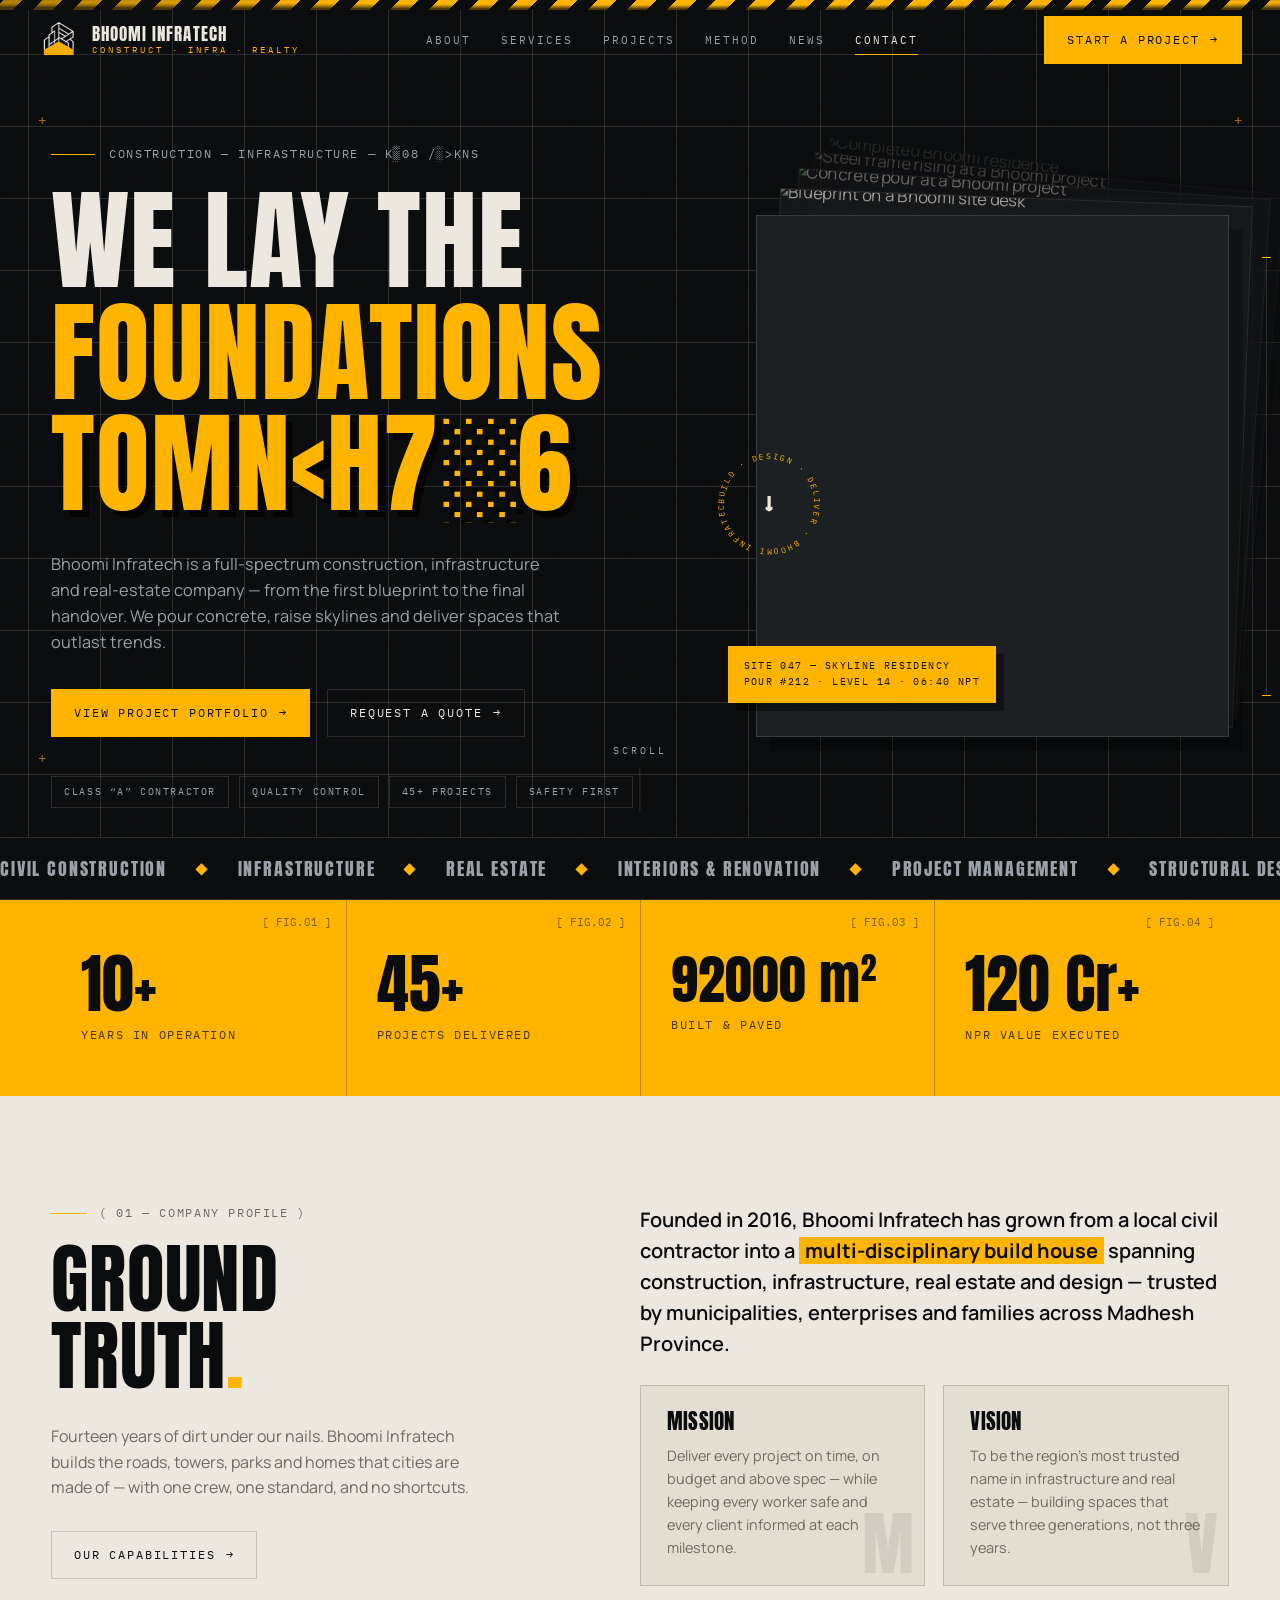
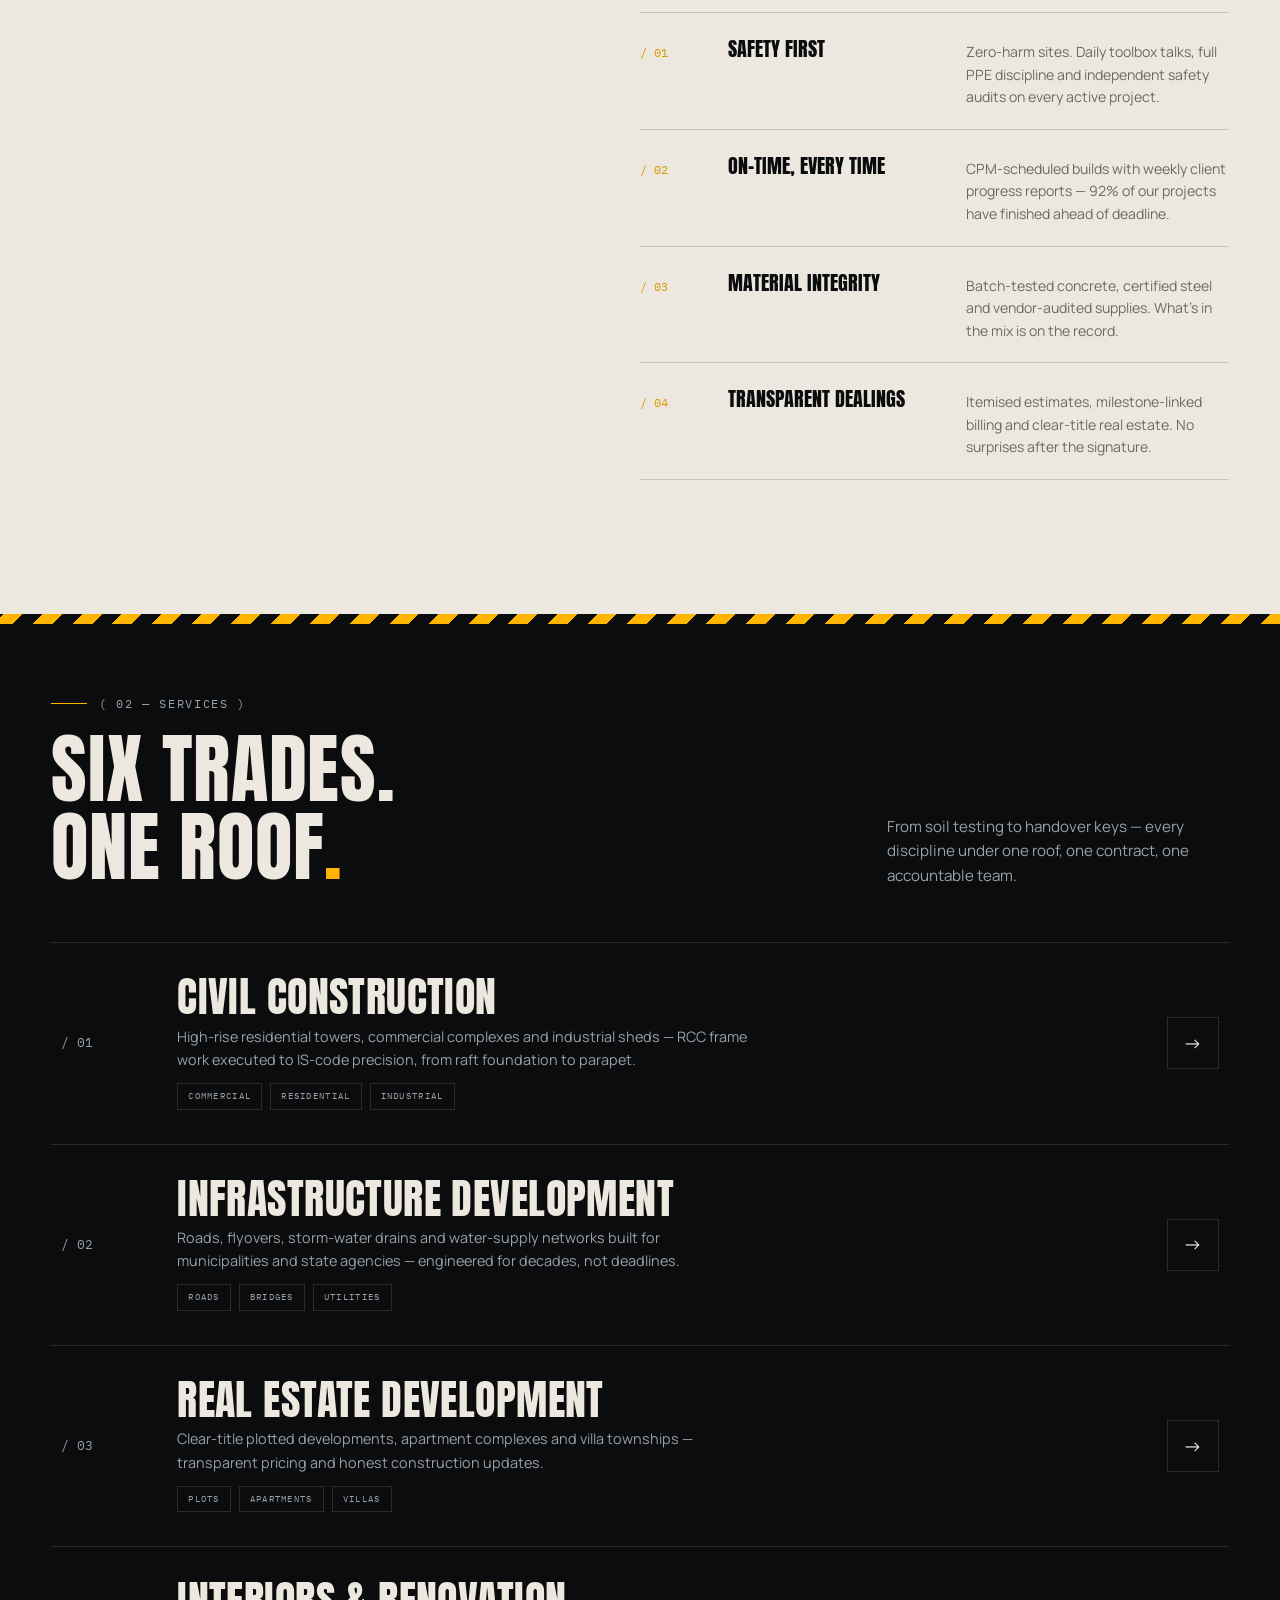
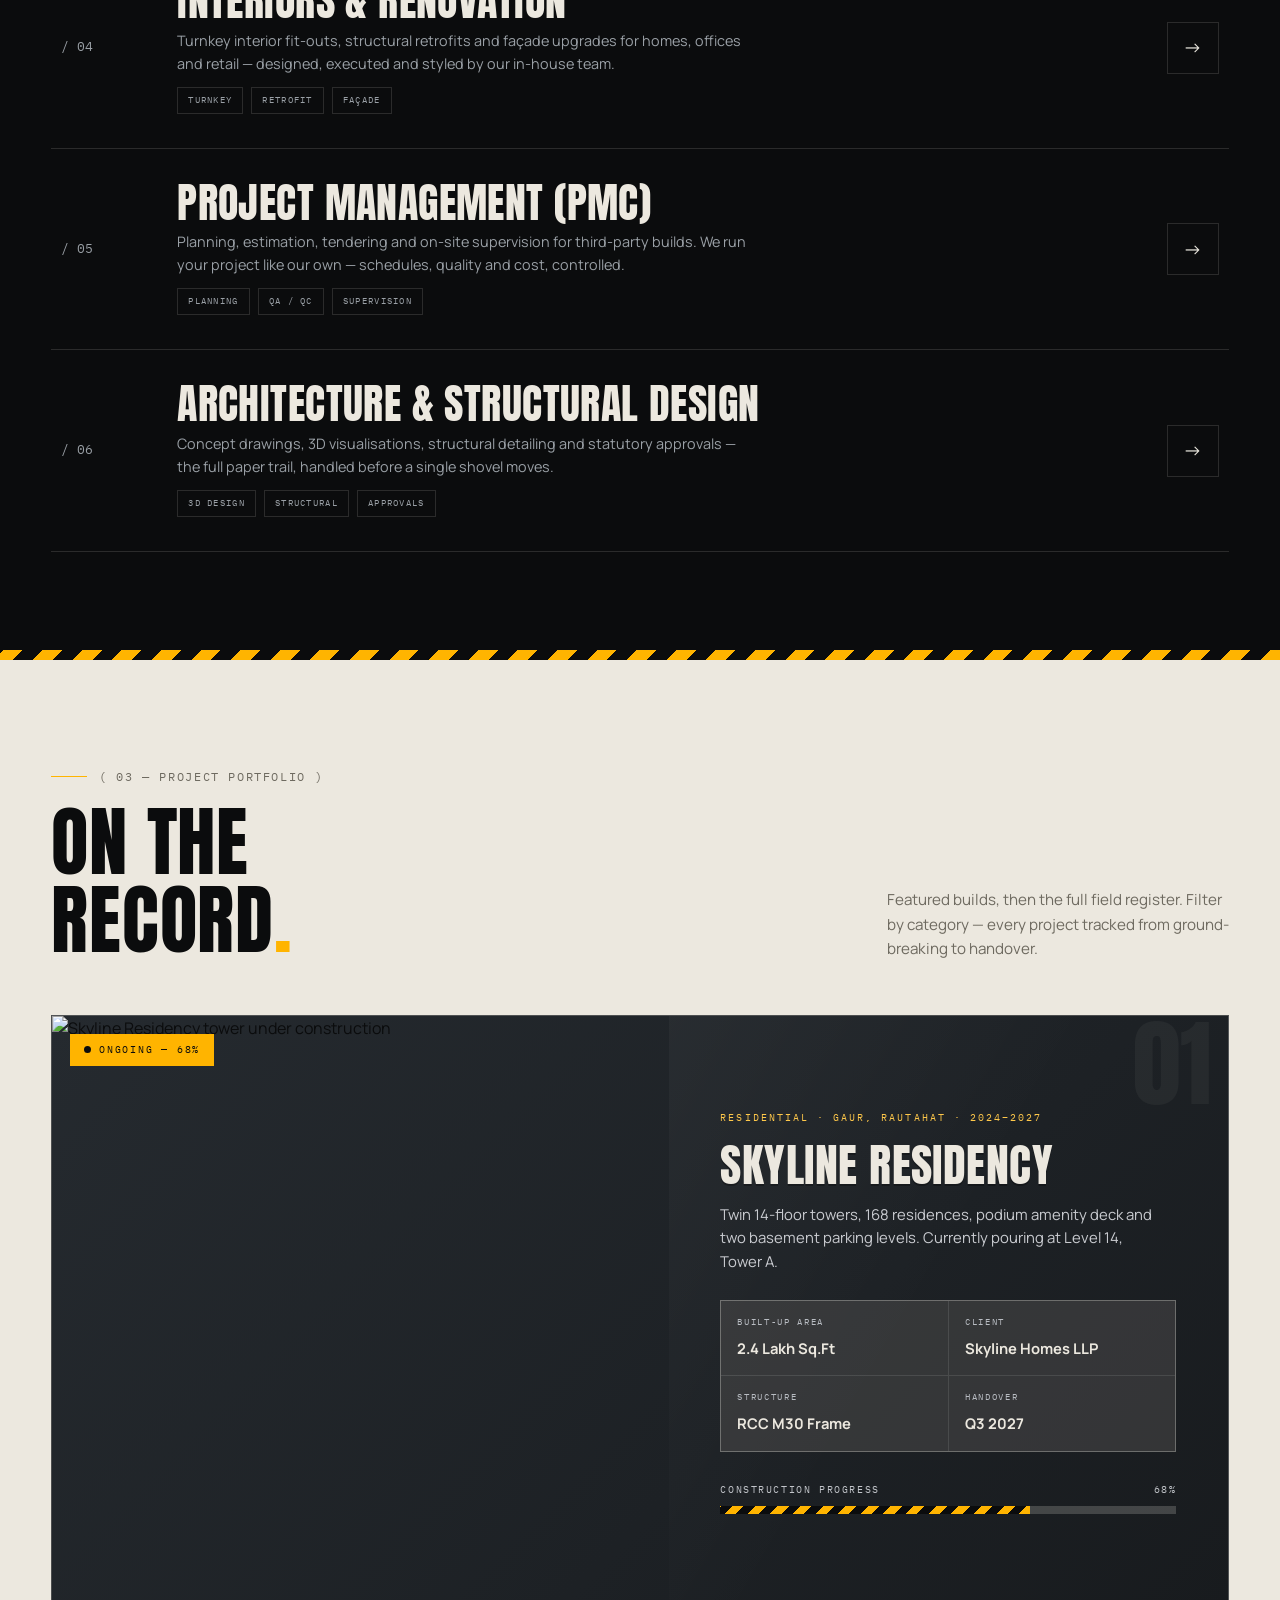
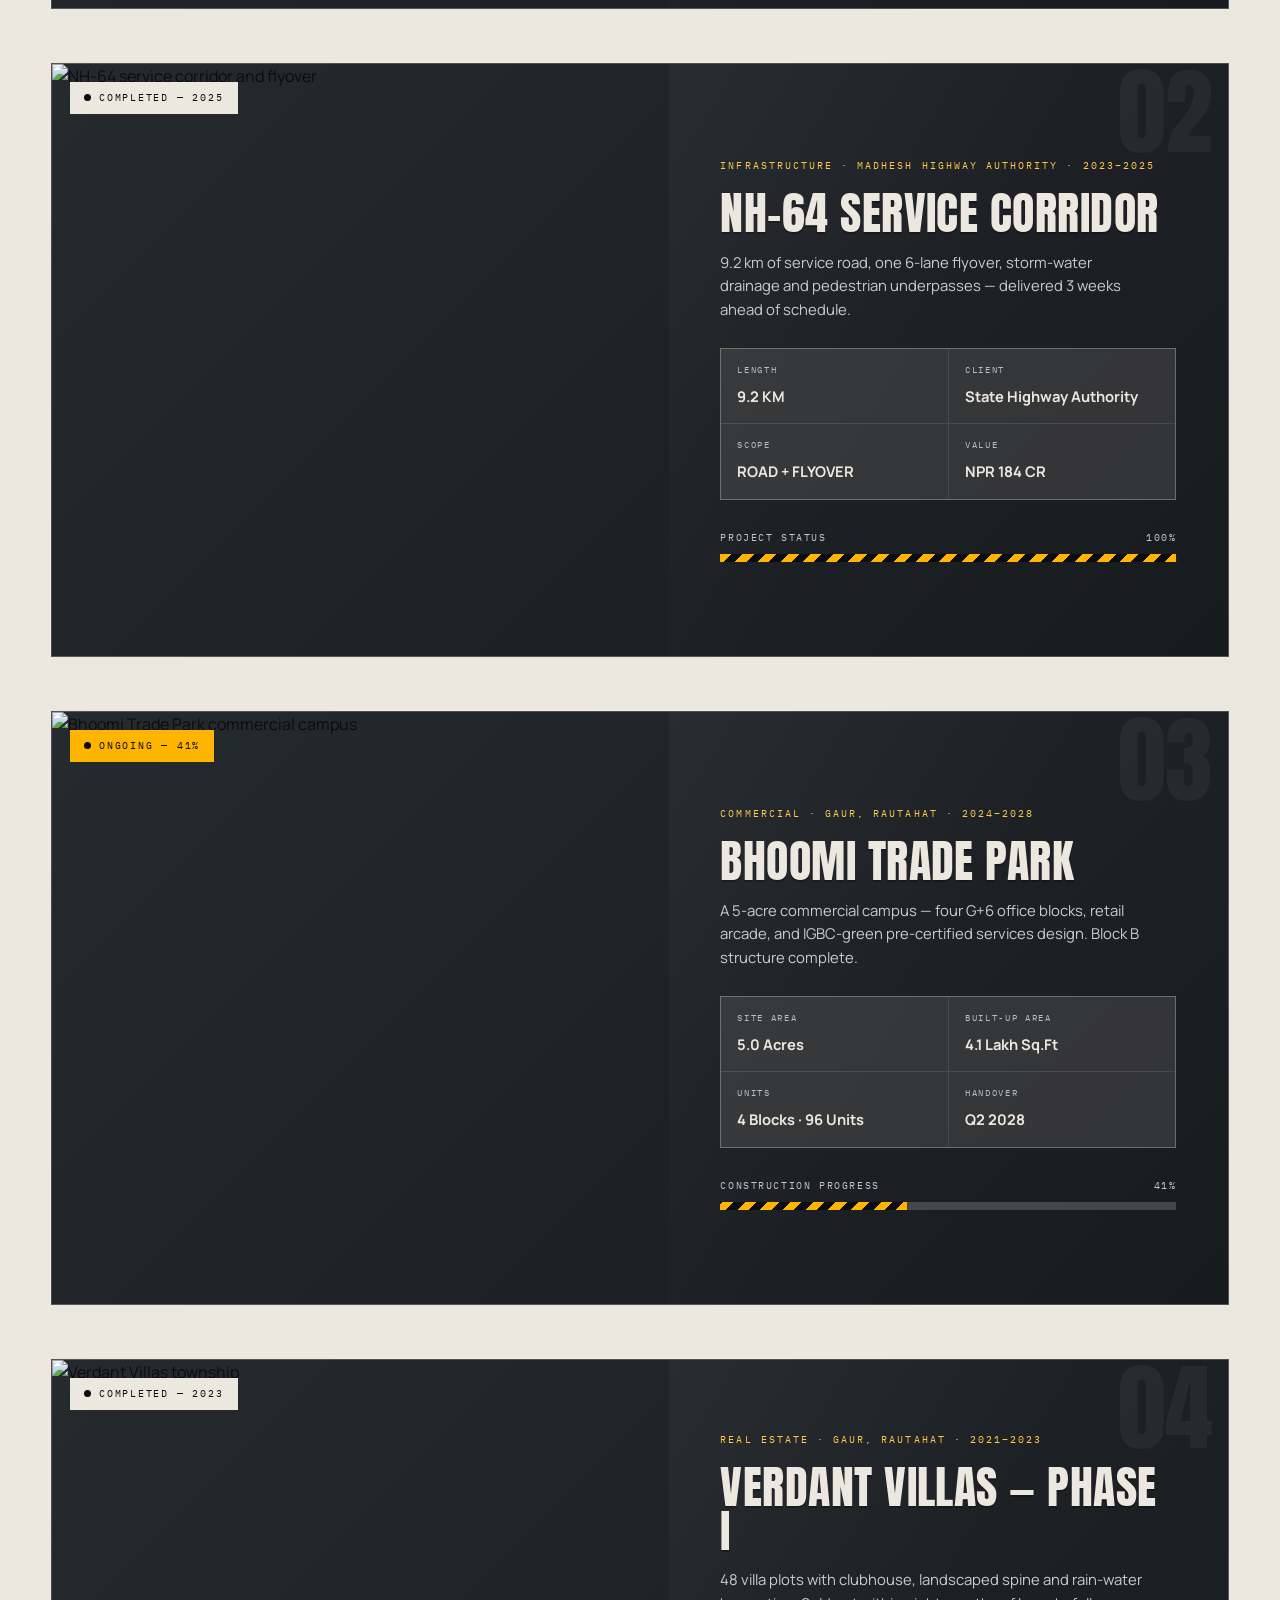
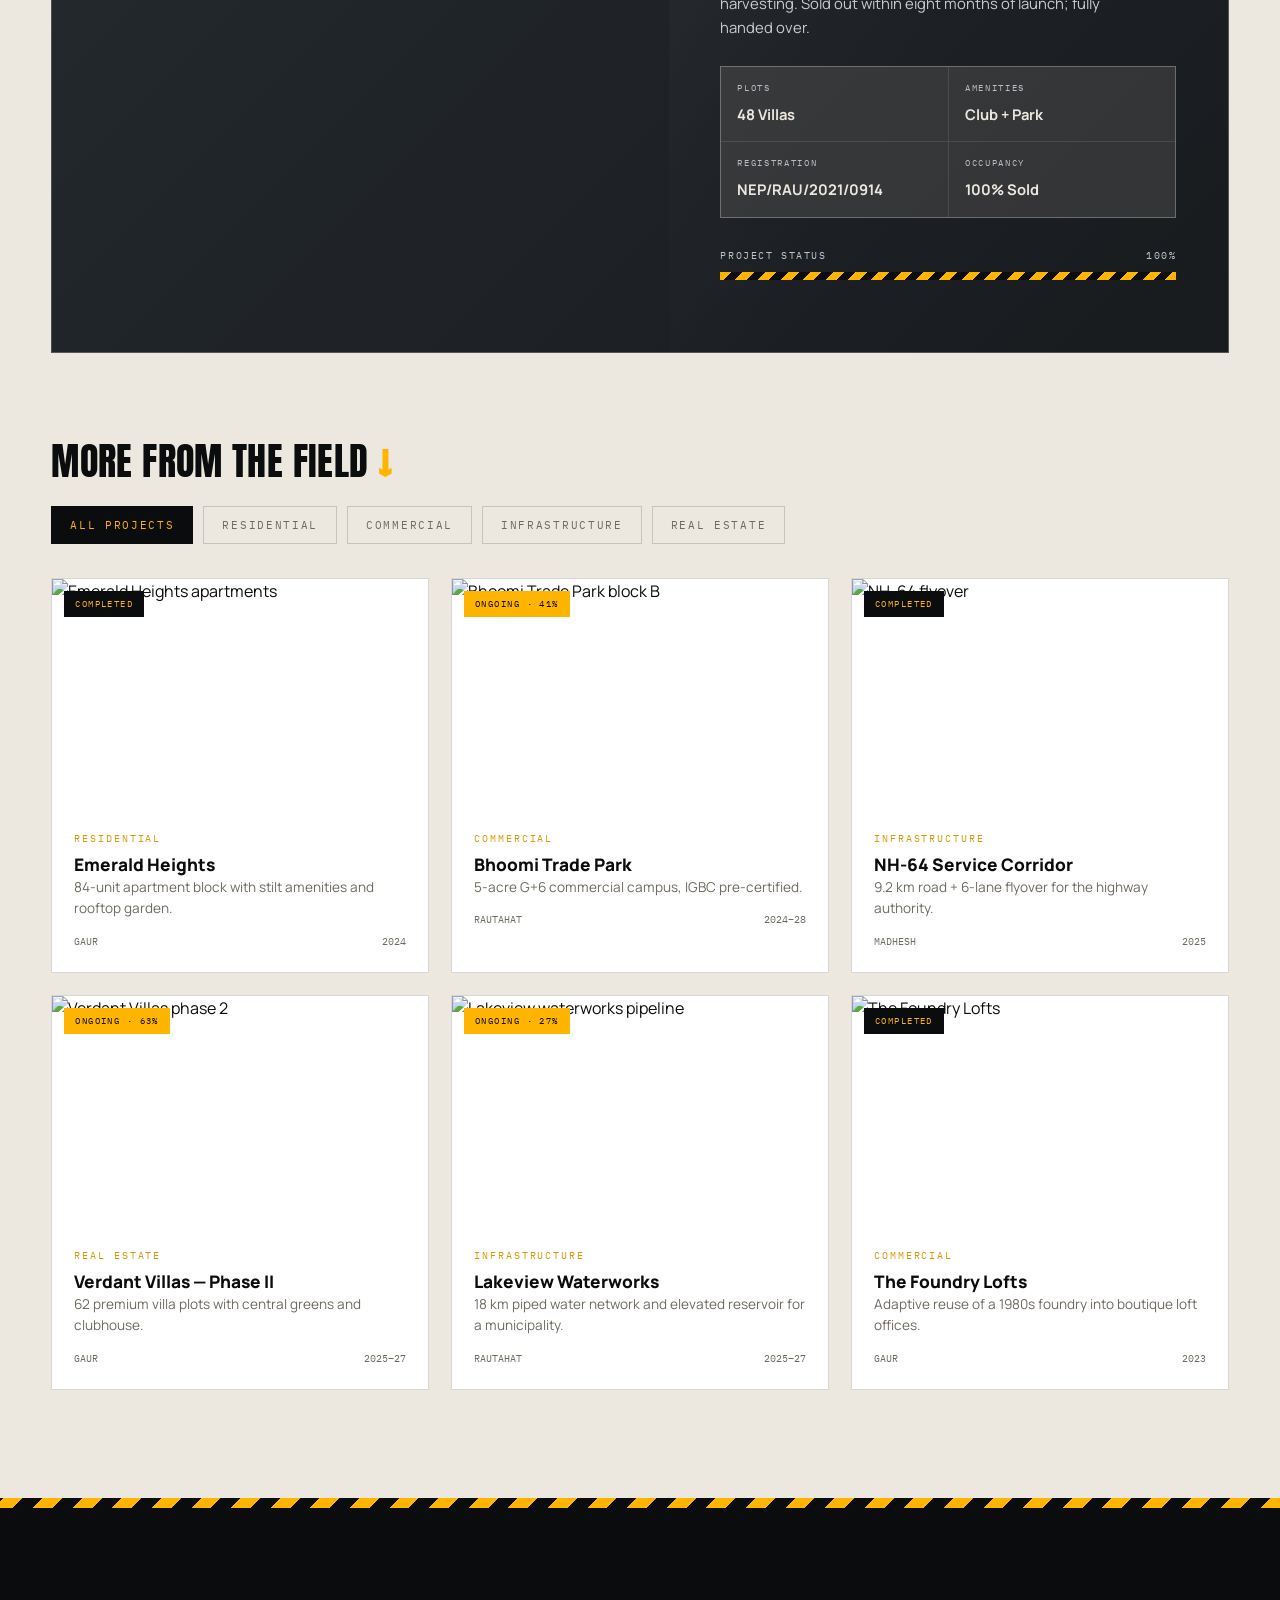
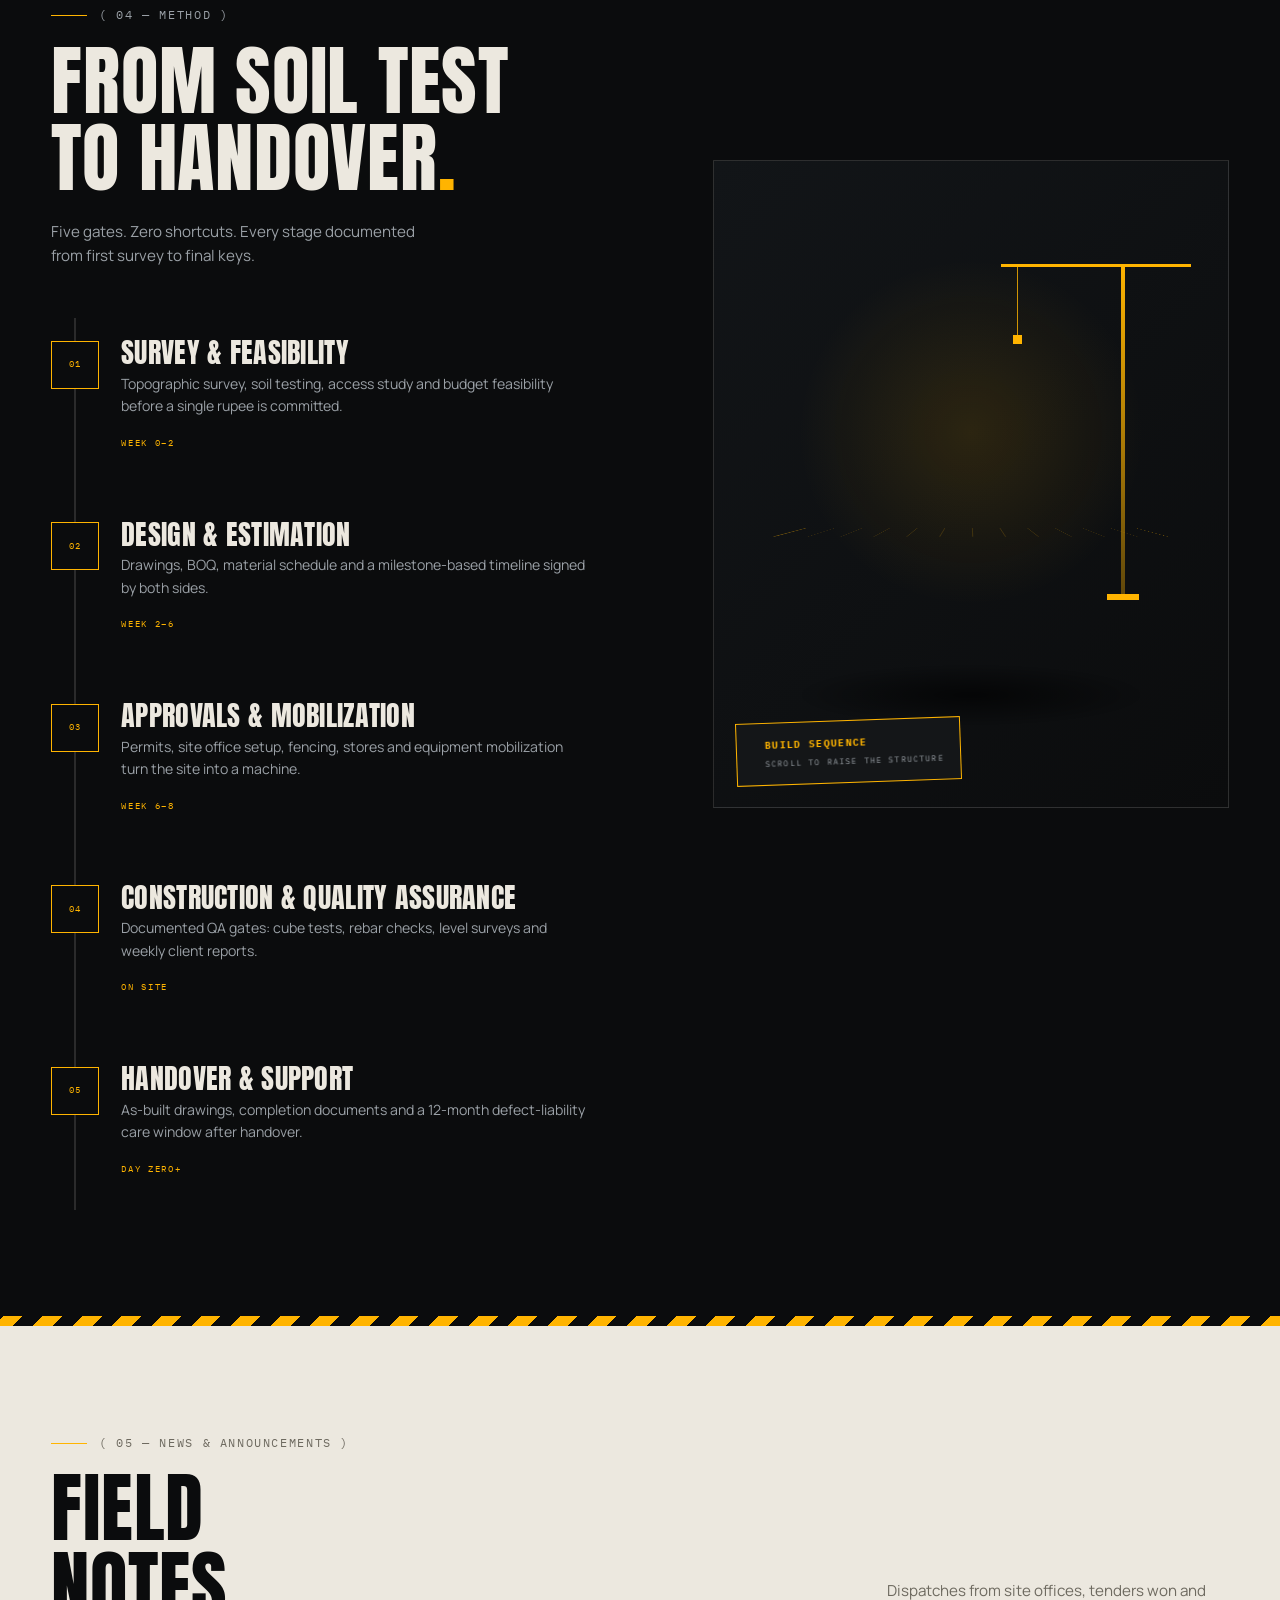
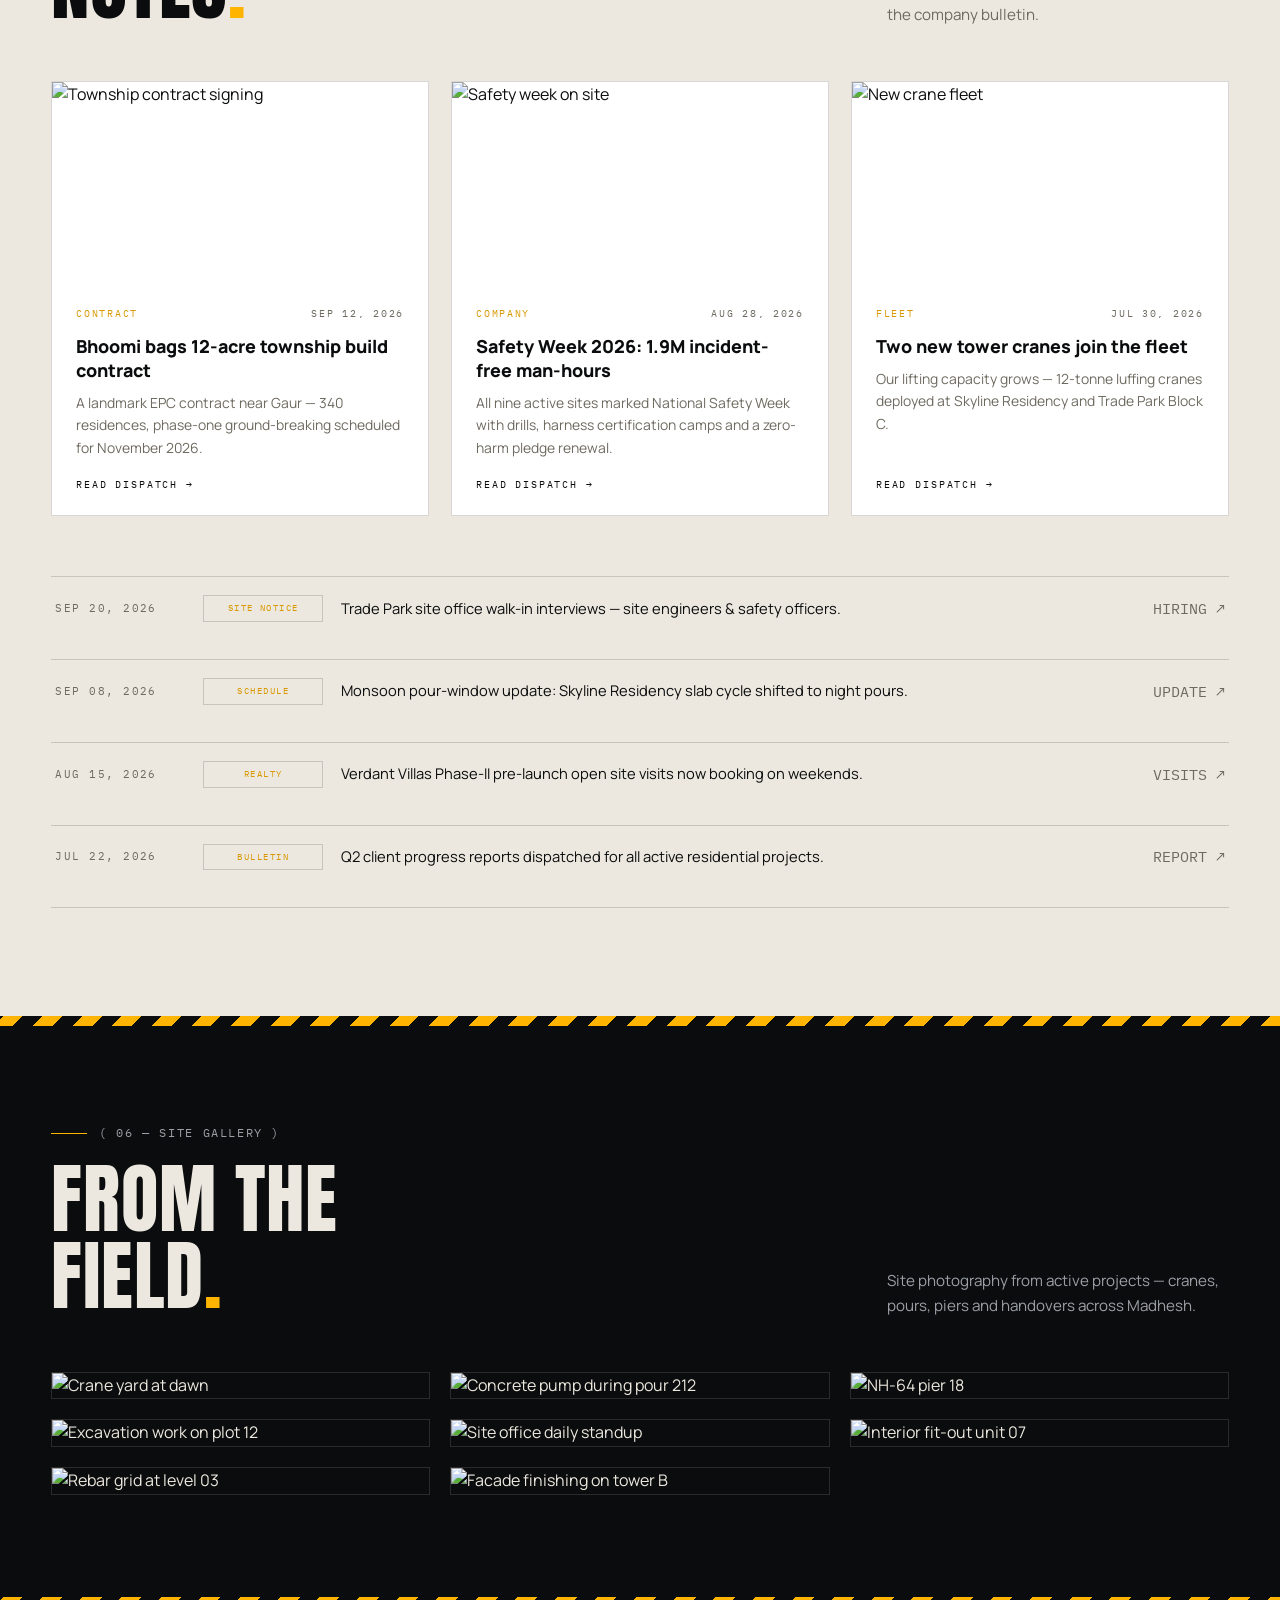
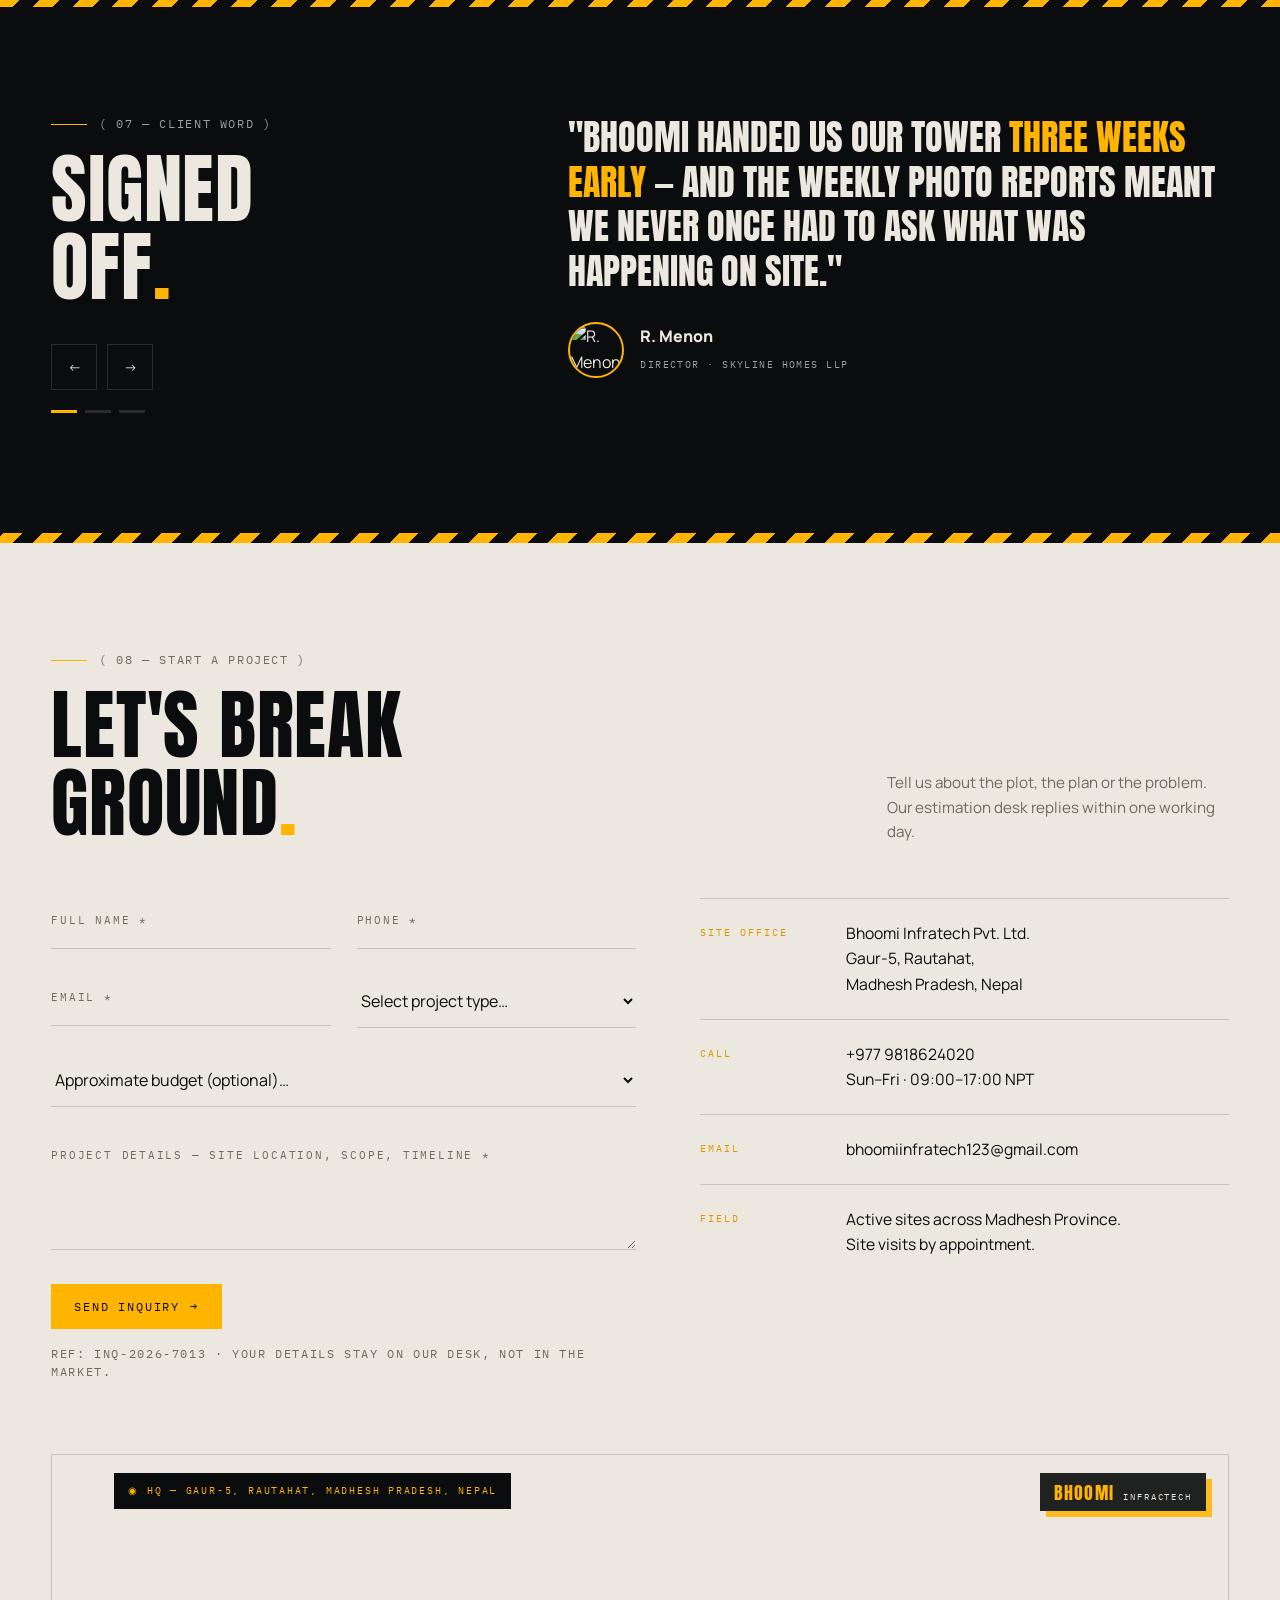
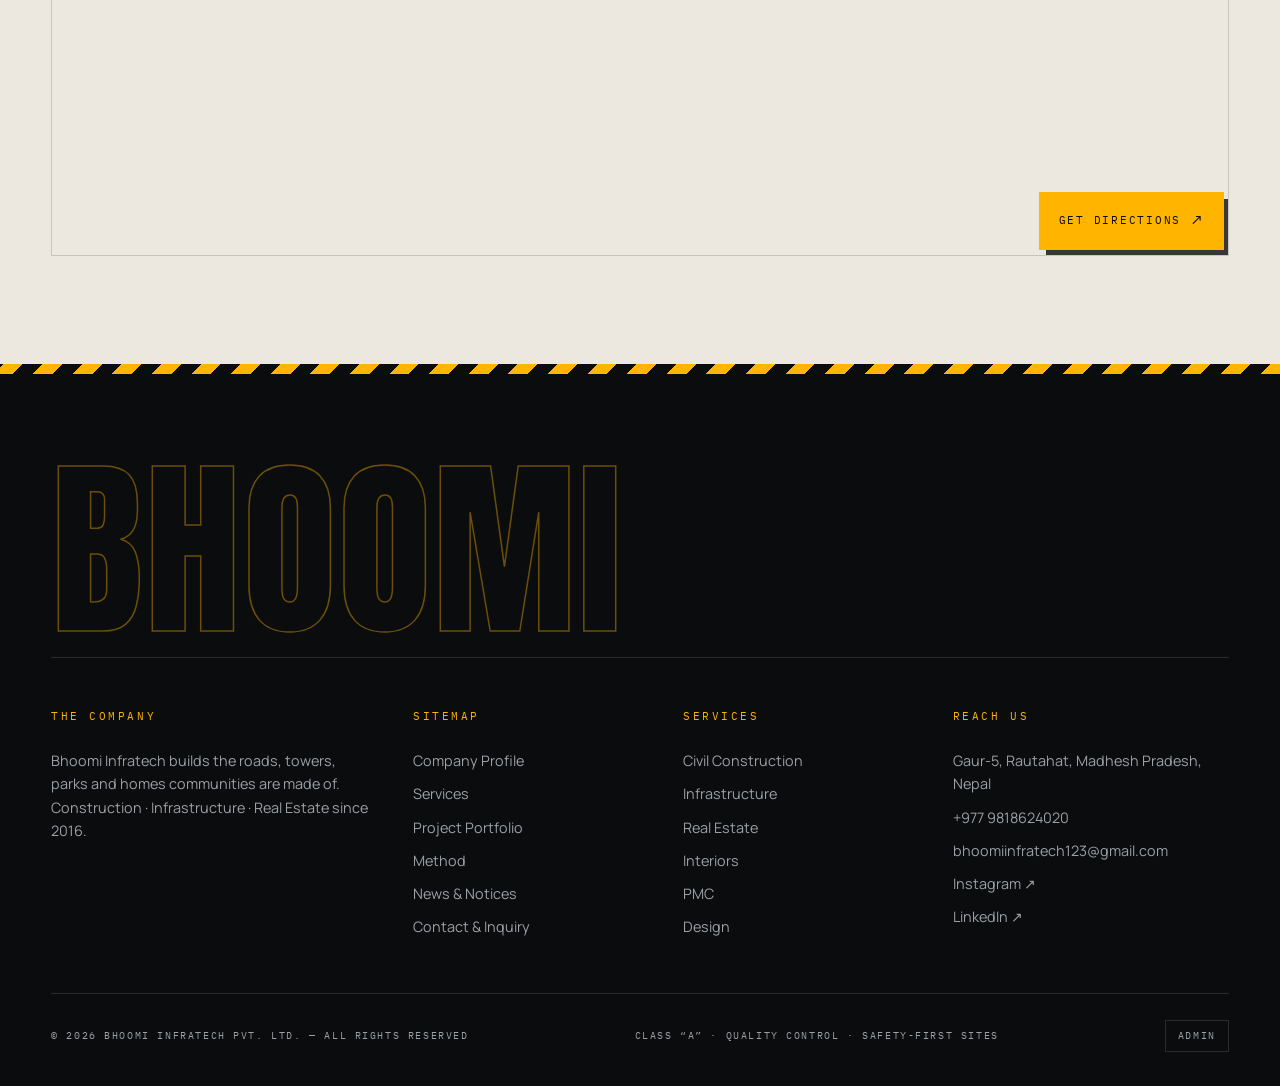
==== index.html @ c1717ba3 "Initial release: Bhoomi Infratech website + admin CMS (Supabase/Netlify)" ====
<!DOCTYPE html>
<html lang="en" class="no-js">
<head>
  <meta charset="UTF-8">
  <meta name="viewport" content="width=device-width, initial-scale=1.0">
  <meta name="description" content="Bhoomi Infratech — construction, infrastructure and real estate company headquartered in Gaur-5, Rautahat, Madhesh Pradesh, Nepal.">
  <title>Bhoomi Infratech — Gaur-5, Rautahat, Madhesh Pradesh, Nepal</title>
  <link rel="icon" type="image/png" href="img/logo.png">

  <!-- Fonts -->
  <link rel="preconnect" href="https://fonts.googleapis.com">
  <link rel="preconnect" href="https://fonts.gstatic.com" crossorigin>
  <link href="https://fonts.googleapis.com/css2?family=Anton&family=IBM+Plex+Mono:wght@400;500&family=Manrope:wght@400;500;600;700;800&display=swap" rel="stylesheet">

  <!-- Styles -->
  <link rel="stylesheet" href="https://unpkg.com/leaflet@1.9.4/dist/leaflet.css">
  <link rel="stylesheet" href="css/style.css">

  <!-- CMS configuration + Supabase (optional backend — site degrades gracefully without it) -->
  <script src="config.js"></script>
</head>
<body>

  <!-- ====== PRELOADER ====== -->
  <div id="loader" aria-hidden="true">
    <div class="mono">Bhoomi Infratech · Site Survey</div>
    <div class="pct" id="ldPct">0</div>
    <div class="bar"><i id="ldBar"></i></div>
    <div class="tag">POURING FOUNDATION ▮▮▮▯▯</div>
  </div>

  <!-- ====== GLOBAL OVERLAYS ====== -->
  <div class="noise" aria-hidden="true"></div>
  <div class="progress"><i id="progBar"></i></div>

  <!-- ====== HEADER ====== -->
  <header id="head">
    <div class="head-in">
      <a href="#top" class="logo">
        <img class="mark" src="img/logo.png" alt="Bhoomi Infratech">
        <span class="name">BHOOMI INFRATECH<small>CONSTRUCT · INFRA · REALTY</small></span>
      </a>
      <nav class="main" id="navMain" aria-label="Primary">
        <a href="#about">About</a>
        <a href="#services">Services</a>
        <a href="#projects">Projects</a>
        <a href="#method">Method</a>
        <a href="#news">News</a>
        <a href="#contact">Contact</a>
      </nav>
      <a href="#contact" class="btn solid magnetic">Start a Project <span class="arr">→</span></a>
      <button class="burger" id="burger" aria-label="Menu"><span></span><span></span><span></span></button>
    </div>
  </header>

  <!-- ====== MOBILE MENU ====== -->
  <div class="mmenu" id="mmenu">
    <a href="#about"    style="transition-delay:.08s">About    <span class="mono">01</span></a>
    <a href="#services" style="transition-delay:.14s">Services <span class="mono">02</span></a>
    <a href="#projects" style="transition-delay:.2s">Projects <span class="mono">03</span></a>
    <a href="#method"   style="transition-delay:.26s">Method   <span class="mono">04</span></a>
    <a href="#news"     style="transition-delay:.32s">News     <span class="mono">05</span></a>
    <a href="#contact"  style="transition-delay:.38s">Contact  <span class="mono">06</span></a>
  </div>

  <main id="top">

    <!-- ====== HERO ====== -->
    <section class="hero dark-strip">
      <span class="reg" style="top:110px;left:3vw">+</span>
      <span class="reg" style="top:110px;right:3vw">+</span>
      <span class="reg" style="bottom:130px;left:3vw">+</span>

      <div class="wrap">
        <div>
          <div class="kick mono rv scramble-hero" data-text="CONSTRUCTION — INFRASTRUCTURE — REAL ESTATE">CONSTRUCTION — INFRASTRUCTURE — REAL ESTATE</div>
          <h1>
            <span class="lm"><span style="--d:.05s">WE LAY THE</span></span>
            <span class="lm"><span style="--d:.15s">FOUNDATIONS</span></span>
            <span class="lm"><span style="--d:.25s"><em class="amber hero-time-word" id="heroTimeWord" style="font-style:normal">TODAY.</em></span></span>
          </h1>
          <p class="sub rv" style="--d:.4s">Bhoomi Infratech is a full-spectrum construction, infrastructure and real-estate company — from the first blueprint to the final handover. We pour concrete, raise skylines and deliver spaces that outlast trends.</p>
          <div class="cta-row rv" style="--d:.5s">
            <a href="#projects" class="btn solid magnetic">View Project Portfolio <span class="arr">→</span></a>
            <a href="#contact" class="btn magnetic">Request a Quote <span class="arr">→</span></a>
          </div>
          <div class="chips rv" style="--d:.6s">
            <span>CLASS “A” CONTRACTOR</span><span>QUALITY CONTROL</span><span>45+ PROJECTS</span><span>SAFETY FIRST</span>
          </div>
        </div>

        <div class="hero-visual rv" style="--d:.3s">
          <div class="measure"><b>ELEV. +42.500 M — SITE 047</b></div>
          <div class="hero-photo-stack" id="heroPhotoStack" aria-label="Bhoomi project photography">
            <div class="hero-photo-card slot-0"><img src="https://picsum.photos/seed/bhoomi-construction-crane-site/900/1100" alt="Tower crane on Bhoomi construction site"></div>
            <div class="hero-photo-card slot-1"><img src="https://picsum.photos/seed/bhoomi-blueprint-desk/900/1100" alt="Blueprint on a Bhoomi site desk"></div>
            <div class="hero-photo-card slot-2"><img src="https://picsum.photos/seed/bhoomi-concrete-pour/900/1100" alt="Concrete pour at a Bhoomi project"></div>
            <div class="hero-photo-card slot-3"><img src="https://picsum.photos/seed/bhoomi-steel-frame/900/1100" alt="Steel frame rising at a Bhoomi project"></div>
            <div class="hero-photo-card slot-4"><img src="https://picsum.photos/seed/bhoomi-finished-residence/900/1100" alt="Completed Bhoomi residence"></div>
          </div>
          <div class="site-tag">SITE 047 — SKYLINE RESIDENCY<br>POUR #212 · LEVEL 14 · 06:40 NPT</div>
          <div class="badge" aria-hidden="true">
            <svg viewBox="0 0 120 120">
              <defs><path id="circ" d="M60,60 m-46,0 a46,46 0 1,1 92,0 a46,46 0 1,1 -92,0"/></defs>
              <text><textPath href="#circ">BUILD · DESIGN · DELIVER · BHOOMI INFRATECH · </textPath></text>
            </svg>
            <span class="core">↓</span>
          </div>
        </div>
      </div>

      <div class="scroll-hint">SCROLL<i></i></div>

      <div class="marquee" aria-hidden="true">
        <div class="track">
          <span>Civil Construction <b>◆</b> Infrastructure <b>◆</b> Real Estate <b>◆</b> Interiors &amp; Renovation <b>◆</b> Project Management <b>◆</b> Structural Design <b>◆</b>&nbsp;</span>
          <span>Civil Construction <b>◆</b> Infrastructure <b>◆</b> Real Estate <b>◆</b> Interiors &amp; Renovation <b>◆</b> Project Management <b>◆</b> Structural Design <b>◆</b>&nbsp;</span>
        </div>
      </div>
    </section>

    <!-- ====== STATS ====== -->
    <section class="stats">
      <div class="wrap">
        <div class="stat rv"><span class="plus">[ FIG.01 ]</span><div class="num"><span data-count="10" data-suffix="+">0</span></div><div class="mono lbl">Years in operation</div></div>
        <div class="stat rv" style="--d:.1s"><span class="plus">[ FIG.02 ]</span><div class="num"><span data-count="45" data-suffix="+">0</span></div><div class="mono lbl">Projects delivered</div></div>
        <div class="stat rv" style="--d:.2s"><span class="plus">[ FIG.03 ]</span><div class="num"><span data-count="92000" data-suffix=" m²">0</span></div><div class="mono lbl">Built &amp; paved</div></div>
        <div class="stat rv" style="--d:.3s"><span class="plus">[ FIG.04 ]</span><div class="num"><span data-count="120" data-suffix=" Cr+">0</span></div><div class="mono lbl">NPR value executed</div></div>
      </div>
    </section>

    <!-- ====== ABOUT / COMPANY PROFILE ====== -->
    <section id="about" class="paper sec-pad">
      <div class="wrap about-grid">
        <div class="about-sticky rv">
          <div class="kicker mono lbl">( 01 — COMPANY PROFILE )</div>
          <h2 class="sec-title">
            <span class="lm"><span>GROUND</span></span>
            <span class="lm"><span style="--d:.1s">TRUTH<span class="amber">.</span></span></span>
          </h2>
          <p>Fourteen years of dirt under our nails. Bhoomi Infratech builds the roads, towers, parks and homes that cities are made of — with one crew, one standard, and no shortcuts.</p>
          <a href="#services" class="btn magnetic">Our Capabilities <span class="arr">→</span></a>
        </div>

        <div class="about-flow">
          <p class="about-lede rv">Founded in 2016, Bhoomi Infratech has grown from a local civil contractor into a <b>multi-disciplinary build house</b> spanning construction, infrastructure, real estate and design — trusted by municipalities, enterprises and families across Madhesh Province.</p>

          <div class="mv">
            <article data-i="M" class="rv"><h3>Mission</h3><p>Deliver every project on time, on budget and above spec — while keeping every worker safe and every client informed at each milestone.</p></article>
            <article data-i="V" class="rv" style="--d:.12s"><h3>Vision</h3><p>To be the region's most trusted name in infrastructure and real estate — building spaces that serve three generations, not three years.</p></article>
          </div>

          <div class="values rv">
            <div class="value"><span class="idx">/ 01</span><h4>Safety First</h4><p>Zero-harm sites. Daily toolbox talks, full PPE discipline and independent safety audits on every active project.</p></div>
            <div class="value"><span class="idx">/ 02</span><h4>On-Time, Every Time</h4><p>CPM-scheduled builds with weekly client progress reports — 92% of our projects have finished ahead of deadline.</p></div>
            <div class="value"><span class="idx">/ 03</span><h4>Material Integrity</h4><p>Batch-tested concrete, certified steel and vendor-audited supplies. What's in the mix is on the record.</p></div>
            <div class="value"><span class="idx">/ 04</span><h4>Transparent Dealings</h4><p>Itemised estimates, milestone-linked billing and clear-title real estate. No surprises after the signature.</p></div>
          </div>

        </div>
      </div>
    </section>

    <!-- ====== SERVICES ====== -->
    <section id="services" class="services sec-pad dark-strip">
      <div class="wrap">
        <div class="sec-head rv">
          <div>
            <div class="kicker mono">( 02 — SERVICES )</div>
            <h2 class="sec-title">
              <span class="lm"><span>SIX TRADES.</span></span>
              <span class="lm"><span style="--d:.1s">ONE ROOF<span class="amber">.</span></span></span>
            </h2>
          </div>
          <p class="sec-note">From soil testing to handover keys — every discipline under one roof, one contract, one accountable team.</p>
        </div>

        <div class="svc-list" id="svcList">
          <div class="svc rv" tabindex="0" role="button" aria-label="View Civil Construction details" data-img="https://picsum.photos/seed/bhoomi-civil-construction-tower/620/430">
            <span class="idx">/ 01</span>
            <div><h3>Civil Construction</h3><p>High-rise residential towers, commercial complexes and industrial sheds — RCC frame work executed to IS-code precision, from raft foundation to parapet.</p>
            <div class="tags"><span>COMMERCIAL</span><span>RESIDENTIAL</span><span>INDUSTRIAL</span></div></div>
            <span class="go">→</span>
          </div>
          <div class="svc rv" tabindex="0" role="button" aria-label="View Infrastructure Development details" data-img="https://picsum.photos/seed/bhoomi-highway-bridge-infra/620/430">
            <span class="idx">/ 02</span>
            <div><h3>Infrastructure Development</h3><p>Roads, flyovers, storm-water drains and water-supply networks built for municipalities and state agencies — engineered for decades, not deadlines.</p>
            <div class="tags"><span>ROADS</span><span>BRIDGES</span><span>UTILITIES</span></div></div>
            <span class="go">→</span>
          </div>
          <div class="svc rv" tabindex="0" role="button" aria-label="View Real Estate Development details" data-img="https://picsum.photos/seed/bhoomi-realty-township/620/430">
            <span class="idx">/ 03</span>
            <div><h3>Real Estate Development</h3><p>Clear-title plotted developments, apartment complexes and villa townships — transparent pricing and honest construction updates.</p>
            <div class="tags"><span>PLOTS</span><span>APARTMENTS</span><span>VILLAS</span></div></div>
            <span class="go">→</span>
          </div>
          <div class="svc rv" tabindex="0" role="button" aria-label="View Interiors and Renovation details" data-img="https://picsum.photos/seed/bhoomi-interior-fitout/620/430">
            <span class="idx">/ 04</span>
            <div><h3>Interiors &amp; Renovation</h3><p>Turnkey interior fit-outs, structural retrofits and façade upgrades for homes, offices and retail — designed, executed and styled by our in-house team.</p>
            <div class="tags"><span>TURNKEY</span><span>RETROFIT</span><span>FAÇADE</span></div></div>
            <span class="go">→</span>
          </div>
          <div class="svc rv" tabindex="0" role="button" aria-label="View Project Management details" data-img="https://picsum.photos/seed/bhoomi-site-management/620/430">
            <span class="idx">/ 05</span>
            <div><h3>Project Management (PMC)</h3><p>Planning, estimation, tendering and on-site supervision for third-party builds. We run your project like our own — schedules, quality and cost, controlled.</p>
            <div class="tags"><span>PLANNING</span><span>QA / QC</span><span>SUPERVISION</span></div></div>
            <span class="go">→</span>
          </div>
          <div class="svc rv" tabindex="0" role="button" aria-label="View Architecture and Structural Design details" data-img="https://picsum.photos/seed/bhoomi-architect-design-studio/620/430">
            <span class="idx">/ 06</span>
            <div><h3>Architecture &amp; Structural Design</h3><p>Concept drawings, 3D visualisations, structural detailing and statutory approvals — the full paper trail, handled before a single shovel moves.</p>
            <div class="tags"><span>3D DESIGN</span><span>STRUCTURAL</span><span>APPROVALS</span></div></div>
            <span class="go">→</span>
          </div>
        </div>
      </div>
      <div class="svc-preview" id="svcPreview" aria-hidden="true"><img src="" alt=""></div>
      <div class="svc-modal" id="svcModal" aria-hidden="true" role="dialog" aria-modal="true" aria-labelledby="svcModalTitle">
        <div class="svc-modal-card">
          <button class="svc-modal-close" id="svcModalClose" type="button" aria-label="Close service details">×</button>
          <div class="svc-modal-image"><img id="svcModalImg" src="" alt=""></div>
          <div class="svc-modal-copy">
            <span class="mono" id="svcModalIndex"></span>
            <h3 id="svcModalTitle"></h3>
            <p id="svcModalDesc"></p>
            <div class="svc-modal-meta">
              <span class="mono">DELIVERY SCOPE</span>
              <strong id="svcModalScope"></strong>
            </div>
            <div class="svc-modal-tags" id="svcModalTags"></div>
          </div>
        </div>
      </div>
    </section>

    <!-- ====== PROJECT PORTFOLIO ====== -->
    <section id="projects" class="paper sec-pad">
      <div class="wrap">
        <div class="sec-head rv">
          <div>
            <div class="kicker mono lbl">( 03 — PROJECT PORTFOLIO )</div>
            <h2 class="sec-title">
              <span class="lm"><span>ON THE</span></span>
              <span class="lm"><span style="--d:.1s">RECORD<span class="amber">.</span></span></span>
            </h2>
          </div>
          <p class="sec-note">Featured builds, then the full field register. Filter by category — every project tracked from ground-breaking to handover.</p>
        </div>

        <!-- Featured — stacked cards -->
        <div class="stack" id="stack">
          <article class="stack-card project-card" tabindex="0" role="button" aria-label="View Skyline Residency details">
            <div class="ph"><span class="status"><i></i>ONGOING — 68%</span><img src="https://picsum.photos/seed/bhoomi-skyline-residency-tower/980/760" alt="Skyline Residency tower under construction"></div>
            <div class="body"><span class="wm">01</span>
              <div class="meta">RESIDENTIAL · GAUR, RAUTAHAT · 2024–2027</div>
              <h3>Skyline Residency</h3>
              <p class="desc">Twin 14-floor towers, 168 residences, podium amenity deck and two basement parking levels. Currently pouring at Level 14, Tower A.</p>
              <div class="spec">
                <div><b>BUILT-UP AREA</b><span>2.4 Lakh Sq.Ft</span></div>
                <div><b>CLIENT</b><span>Skyline Homes LLP</span></div>
                <div><b>STRUCTURE</b><span>RCC M30 Frame</span></div>
                <div><b>HANDOVER</b><span>Q3 2027</span></div>
              </div>
              <div class="pbar"><div class="lbl"><span>CONSTRUCTION PROGRESS</span><span>68%</span></div><div class="rail"><i style="--p:68%"></i></div></div>
            </div>
          </article>

          <article class="stack-card project-card" tabindex="0" role="button" aria-label="View NH-64 Service Corridor details">
            <div class="ph"><span class="status done"><i></i>COMPLETED — 2025</span><img src="https://picsum.photos/seed/bhoomi-flyover-service-road/980/760" alt="NH-64 service corridor and flyover"></div>
            <div class="body"><span class="wm">02</span>
              <div class="meta">INFRASTRUCTURE · MADHESH HIGHWAY AUTHORITY · 2023–2025</div>
              <h3>NH-64 Service Corridor</h3>
              <p class="desc">9.2 km of service road, one 6-lane flyover, storm-water drainage and pedestrian underpasses — delivered 3 weeks ahead of schedule.</p>
              <div class="spec">
                <div><b>LENGTH</b><span>9.2 KM</span></div>
                <div><b>CLIENT</b><span>State Highway Authority</span></div>
                <div><b>SCOPE</b><span>ROAD + FLYOVER</span></div>
                <div><b>VALUE</b><span>NPR 184 CR</span></div>
              </div>
              <div class="pbar"><div class="lbl"><span>PROJECT STATUS</span><span>100%</span></div><div class="rail"><i style="--p:100%"></i></div></div>
            </div>
          </article>

          <article class="stack-card project-card" tabindex="0" role="button" aria-label="View Bhoomi Trade Park details">
            <div class="ph"><span class="status"><i></i>ONGOING — 41%</span><img src="https://picsum.photos/seed/bhoomi-trade-park-commercial/980/760" alt="Bhoomi Trade Park commercial campus"></div>
            <div class="body"><span class="wm">03</span>
              <div class="meta">COMMERCIAL · GAUR, RAUTAHAT · 2024–2028</div>
              <h3>Bhoomi Trade Park</h3>
              <p class="desc">A 5-acre commercial campus — four G+6 office blocks, retail arcade, and IGBC-green pre-certified services design. Block B structure complete.</p>
              <div class="spec">
                <div><b>SITE AREA</b><span>5.0 Acres</span></div>
                <div><b>BUILT-UP AREA</b><span>4.1 Lakh Sq.Ft</span></div>
                <div><b>UNITS</b><span>4 Blocks · 96 Units</span></div>
                <div><b>HANDOVER</b><span>Q2 2028</span></div>
              </div>
              <div class="pbar"><div class="lbl"><span>CONSTRUCTION PROGRESS</span><span>41%</span></div><div class="rail"><i style="--p:41%"></i></div></div>
            </div>
          </article>

          <article class="stack-card project-card" tabindex="0" role="button" aria-label="View Verdant Villas Phase I details">
            <div class="ph"><span class="status done"><i></i>COMPLETED — 2023</span><img src="https://picsum.photos/seed/bhoomi-verdant-villas-township/980/760" alt="Verdant Villas township"></div>
            <div class="body"><span class="wm">04</span>
              <div class="meta">REAL ESTATE · GAUR, RAUTAHAT · 2021–2023</div>
              <h3>Verdant Villas — Phase I</h3>
              <p class="desc">48 villa plots with clubhouse, landscaped spine and rain-water harvesting. Sold out within eight months of launch; fully handed over.</p>
              <div class="spec">
                <div><b>PLOTS</b><span>48 Villas</span></div>
                <div><b>AMENITIES</b><span>Club + Park</span></div>
                <div><b>REGISTRATION</b><span>NEP/RAU/2021/0914</span></div>
                <div><b>OCCUPANCY</b><span>100% Sold</span></div>
              </div>
              <div class="pbar"><div class="lbl"><span>PROJECT STATUS</span><span>100%</span></div><div class="rail"><i style="--p:100%"></i></div></div>
            </div>
          </article>
        </div>

        <!-- Field register — filterable grid -->
        <h3 class="disp rv" style="font-size:clamp(1.6rem,3vw,2.4rem);margin-bottom:26px">MORE FROM THE FIELD <span class="amber">↓</span></h3>

        <div class="filters rv" id="filters">
          <button class="active" data-f="all">All Projects</button>
          <button data-f="residential">Residential</button>
          <button data-f="commercial">Commercial</button>
          <button data-f="infrastructure">Infrastructure</button>
          <button data-f="realestate">Real Estate</button>
        </div>

        <div class="pgrid" id="pgrid">
          <article class="pcard rv project-card" tabindex="0" role="button" aria-label="View Emerald Heights details" data-cat="residential">
            <div class="ph"><span class="st done">COMPLETED</span><img src="https://picsum.photos/seed/bhoomi-emerald-heights-apartments/640/460" alt="Emerald Heights apartments"></div>
            <div class="in"><div class="cat">RESIDENTIAL</div><h3>Emerald Heights</h3>
            <p style="font-size:.85rem;color:var(--mut-p)">84-unit apartment block with stilt amenities and rooftop garden.</p>
            <div class="row"><span>GAUR</span><span>2024</span></div></div>
          </article>
          <article class="pcard rv project-card" tabindex="0" role="button" aria-label="View Bhoomi Trade Park details" data-cat="commercial" style="--d:.08s">
            <div class="ph"><span class="st">ONGOING · 41%</span><img src="https://picsum.photos/seed/bhoomi-trade-park-block-b/640/460" alt="Bhoomi Trade Park block B"></div>
            <div class="in"><div class="cat">COMMERCIAL</div><h3>Bhoomi Trade Park</h3>
            <p style="font-size:.85rem;color:var(--mut-p)">5-acre G+6 commercial campus, IGBC pre-certified.</p>
            <div class="row"><span>RAUTAHAT</span><span>2024–28</span></div></div>
          </article>
          <article class="pcard rv project-card" tabindex="0" role="button" aria-label="View NH-64 Service Corridor details" data-cat="infrastructure" style="--d:.16s">
            <div class="ph"><span class="st done">COMPLETED</span><img src="https://picsum.photos/seed/bhoomi-nh64-flyover-pier/640/460" alt="NH-64 flyover"></div>
            <div class="in"><div class="cat">INFRASTRUCTURE</div><h3>NH-64 Service Corridor</h3>
            <p style="font-size:.85rem;color:var(--mut-p)">9.2 km road + 6-lane flyover for the highway authority.</p>
            <div class="row"><span>MADHESH</span><span>2025</span></div></div>
          </article>
          <article class="pcard rv project-card" tabindex="0" role="button" aria-label="View Verdant Villas Phase II details" data-cat="realestate">
            <div class="ph"><span class="st">ONGOING · 63%</span><img src="https://picsum.photos/seed/bhoomi-verdant-villas-phase2/640/460" alt="Verdant Villas phase 2"></div>
            <div class="in"><div class="cat">REAL ESTATE</div><h3>Verdant Villas — Phase II</h3>
            <p style="font-size:.85rem;color:var(--mut-p)">62 premium villa plots with central greens and clubhouse.</p>
            <div class="row"><span>GAUR</span><span>2025–27</span></div></div>
          </article>
          <article class="pcard rv project-card" tabindex="0" role="button" aria-label="View Lakeview Waterworks details" data-cat="infrastructure" style="--d:.08s">
            <div class="ph"><span class="st">ONGOING · 27%</span><img src="https://picsum.photos/seed/bhoomi-lakeview-waterworks/640/460" alt="Lakeview waterworks pipeline"></div>
            <div class="in"><div class="cat">INFRASTRUCTURE</div><h3>Lakeview Waterworks</h3>
            <p style="font-size:.85rem;color:var(--mut-p)">18 km piped water network and elevated reservoir for a municipality.</p>
            <div class="row"><span>RAUTAHAT</span><span>2025–27</span></div></div>
          </article>
          <article class="pcard rv project-card" tabindex="0" role="button" aria-label="View The Foundry Lofts details" data-cat="commercial" style="--d:.16s">
            <div class="ph"><span class="st done">COMPLETED</span><img src="https://picsum.photos/seed/bhoomi-foundry-lofts-office/640/460" alt="The Foundry Lofts"></div>
            <div class="in"><div class="cat">COMMERCIAL</div><h3>The Foundry Lofts</h3>
            <p style="font-size:.85rem;color:var(--mut-p)">Adaptive reuse of a 1980s foundry into boutique loft offices.</p>
            <div class="row"><span>GAUR</span><span>2023</span></div></div>
          </article>
        </div>
      </div>
    </section>

    <div class="project-modal" id="projectModal" aria-hidden="true" role="dialog" aria-modal="true" aria-labelledby="projectModalTitle">
      <div class="project-modal-card">
        <button class="project-modal-close" id="projectModalClose" type="button" aria-label="Close project details">×</button>
        <div class="project-modal-image"><img id="projectModalImg" src="" alt=""></div>
        <div class="project-modal-copy">
          <span class="mono" id="projectModalMeta"></span>
          <span class="project-modal-status" id="projectModalStatus"></span>
          <h3 id="projectModalTitle"></h3>
          <p id="projectModalDesc"></p>
          <div class="project-modal-progress">
            <div class="project-modal-progress-label"><span id="projectModalProgressLabel">CONSTRUCTION PROGRESS</span><span id="projectModalProgressValue">0%</span></div>
            <div class="project-modal-progress-rail"><i id="projectModalProgressBar"></i></div>
          </div>
          <div class="project-modal-specs" id="projectModalSpecs"></div>
        </div>
      </div>
    </div>

    <!-- ====== METHOD ====== -->
    <section id="method" class="method sec-pad dark-strip">
      <div class="wrap method-grid">
        <div class="method-copy">
          <div class="sec-head rv">
            <div>
              <div class="kicker mono">( 04 — METHOD )</div>
              <h2 class="sec-title">
                <span class="lm"><span>FROM SOIL TEST</span></span>
                <span class="lm"><span style="--d:.1s">TO HANDOVER<span class="amber">.</span></span></span>
              </h2>
            </div>
            <p class="sec-note">Five gates. Zero shortcuts. Every stage documented from first survey to final keys.</p>
          </div>
          <div class="method-steps">
            <div class="method-progress" aria-hidden="true"><i></i></div>
            <article class="method-step"><span class="method-node mono">01</span><div><h3>Survey &amp; Feasibility</h3><p>Topographic survey, soil testing, access study and budget feasibility before a single rupee is committed.</p><span class="mono">WEEK 0–2</span></div></article>
            <article class="method-step"><span class="method-node mono">02</span><div><h3>Design &amp; Estimation</h3><p>Drawings, BOQ, material schedule and a milestone-based timeline signed by both sides.</p><span class="mono">WEEK 2–6</span></div></article>
            <article class="method-step"><span class="method-node mono">03</span><div><h3>Approvals &amp; Mobilization</h3><p>Permits, site office setup, fencing, stores and equipment mobilization turn the site into a machine.</p><span class="mono">WEEK 6–8</span></div></article>
            <article class="method-step"><span class="method-node mono">04</span><div><h3>Construction &amp; Quality Assurance</h3><p>Documented QA gates: cube tests, rebar checks, level surveys and weekly client reports.</p><span class="mono">ON SITE</span></div></article>
            <article class="method-step"><span class="method-node mono">05</span><div><h3>Handover &amp; Support</h3><p>As-built drawings, completion documents and a 12-month defect-liability care window after handover.</p><span class="mono">DAY ZERO+</span></div></article>
          </div>
        </div>
        <div class="method-stage" aria-label="Scroll-driven construction tower">
          <div class="method-scene">
            <div class="method-tower" id="methodTower"></div>
            <div class="method-ground"></div>
            <div class="method-shadow"></div>
            <div class="method-crane"><i></i><b></b><em></em></div>
            <span class="method-tag method-tag-top mono">SLAB L6 — ROOF</span>
            <span class="method-tag method-tag-mid mono">COLUMN GRID C2</span>
            <span class="method-tag method-tag-bottom mono">FOUNDATION OK</span>
          </div>
          <div class="method-card"><span class="dot pulse"></span><span><strong class="mono">BUILD SEQUENCE</strong><small class="mono">SCROLL TO RAISE THE STRUCTURE</small></span></div>
        </div>
      </div>
    </section>

    <!-- ====== NEWS & ANNOUNCEMENTS ====== -->
    <section id="news" class="paper sec-pad">
      <div class="wrap">
        <div class="sec-head rv">
          <div>
            <div class="kicker mono lbl">( 05 — NEWS &amp; ANNOUNCEMENTS )</div>
            <h2 class="sec-title">
              <span class="lm"><span>FIELD</span></span>
              <span class="lm"><span style="--d:.1s">NOTES<span class="amber">.</span></span></span>
            </h2>
          </div>
          <p class="sec-note">Dispatches from site offices, tenders won and the company bulletin.</p>
        </div>

        <div class="news-grid" id="newsGrid">
          <article class="ncard rv"><div class="ph"><img src="https://picsum.photos/seed/bhoomi-township-contract-signing/640/420" alt="Township contract signing"></div>
            <div class="in"><div class="top"><b>CONTRACT</b><span>SEP 12, 2026</span></div><h3>Bhoomi bags 12-acre township build contract</h3>
            <p>A landmark EPC contract near Gaur — 340 residences, phase-one ground-breaking scheduled for November 2026.</p>
            <div class="dispatch" id="dispatch-1" aria-hidden="true"><div class="dispatch-copy">The EPC agreement covers site development, infrastructure and construction of 340 homes across the first 12 acres. Mobilisation begins in October, with earthwork and boundary works scheduled ahead of the November ground-breaking.</div></div>
            <button class="more" type="button" aria-expanded="false" aria-controls="dispatch-1">READ DISPATCH <i>→</i></button></div></article>

          <article class="ncard rv" style="--d:.1s"><div class="ph"><img src="https://picsum.photos/seed/bhoomi-safety-week-crew/640/420" alt="Safety week on site"></div>
            <div class="in"><div class="top"><b>COMPANY</b><span>AUG 28, 2026</span></div><h3>Safety Week 2026: 1.9M incident-free man-hours</h3>
            <p>All nine active sites marked National Safety Week with drills, harness certification camps and a zero-harm pledge renewal.</p>
            <div class="dispatch" id="dispatch-2" aria-hidden="true"><div class="dispatch-copy">Teams completed emergency-response drills, harness inspections and refreshed toolbox-talk materials across all active sites. The week closed with a renewed zero-harm pledge led by project managers and site safety officers.</div></div>
            <button class="more" type="button" aria-expanded="false" aria-controls="dispatch-2">READ DISPATCH <i>→</i></button></div></article>

          <article class="ncard rv" style="--d:.2s"><div class="ph"><img src="https://picsum.photos/seed/bhoomi-crane-fleet-yard/640/420" alt="New crane fleet"></div>
            <div class="in"><div class="top"><b>FLEET</b><span>JUL 30, 2026</span></div><h3>Two new tower cranes join the fleet</h3>
            <p>Our lifting capacity grows — 12-tonne luffing cranes deployed at Skyline Residency and Trade Park Block C.</p>
            <div class="dispatch" id="dispatch-3" aria-hidden="true"><div class="dispatch-copy">The new 12-tonne luffing cranes have completed commissioning and operator familiarisation. One is now supporting the Level 14 pour cycle at Skyline Residency, while the second is serving the rising structure at Trade Park Block C.</div></div>
            <button class="more" type="button" aria-expanded="false" aria-controls="dispatch-3">READ DISPATCH <i>→</i></button></div></article>
        </div>

        <div class="ann rv" id="annList">
          <div class="ann-row"><span class="d">SEP 20, 2026</span><span class="t">SITE NOTICE</span><span>Trade Park site office walk-in interviews — site engineers &amp; safety officers.</span><button class="a" type="button" aria-expanded="false" aria-controls="ann-detail-1">HIRING ↗</button><div class="ann-detail" id="ann-detail-1" aria-hidden="true"><span>Walk-in interviews are open at the Trade Park site office for site engineers and safety officers. Bring an updated CV, qualification documents and experience details. Interviews run Sunday through Friday, 10:00–15:00 NPT.</span></div></div>
          <div class="ann-row"><span class="d">SEP 08, 2026</span><span class="t">SCHEDULE</span><span>Monsoon pour-window update: Skyline Residency slab cycle shifted to night pours.</span><button class="a" type="button" aria-expanded="false" aria-controls="ann-detail-2">UPDATE ↗</button><div class="ann-detail" id="ann-detail-2" aria-hidden="true"><span>To protect concrete quality during the monsoon, Skyline Residency has moved its slab pours to cooler night windows. Residents and nearby traffic will receive advance notices whenever a pour is scheduled.</span></div></div>
          <div class="ann-row"><span class="d">AUG 15, 2026</span><span class="t">REALTY</span><span>Verdant Villas Phase-II pre-launch open site visits now booking on weekends.</span><button class="a" type="button" aria-expanded="false" aria-controls="ann-detail-3">VISITS ↗</button><div class="ann-detail" id="ann-detail-3" aria-hidden="true"><span>Weekend site visits for Verdant Villas Phase-II can now be booked with the realty desk. Visitors can review the layout, available plots, road access and utility plans before the official launch.</span></div></div>
          <div class="ann-row"><span class="d">JUL 22, 2026</span><span class="t">BULLETIN</span><span>Q2 client progress reports dispatched for all active residential projects.</span><button class="a" type="button" aria-expanded="false" aria-controls="ann-detail-4">REPORT ↗</button><div class="ann-detail" id="ann-detail-4" aria-hidden="true"><span>Q2 reports include construction progress, milestone status, cost tracking and upcoming work for every active residential project. Clients can request a project-specific copy from their project coordinator.</span></div></div>
        </div>
      </div>
    </section>

    <!-- ====== SITE GALLERY ====== -->
    <section id="gallery" class="sec-pad dark-strip">
      <div class="wrap">
        <div class="sec-head rv">
          <div>
            <div class="kicker mono">( 06 — SITE GALLERY )</div>
            <h2 class="sec-title">
              <span class="lm"><span>FROM THE</span></span>
              <span class="lm"><span style="--d:.1s">FIELD<span class="amber">.</span></span></span>
            </h2>
          </div>
          <p class="sec-note">Site photography from active projects — cranes, pours, piers and handovers across Madhesh.</p>
        </div>

        <div class="gal" id="galGrid">
          <figure class="g-item" data-full="https://picsum.photos/seed/bhoomi-field-crane-yard/700/920"><img src="https://picsum.photos/seed/bhoomi-field-crane-yard/700/920" alt="Crane yard at dawn"><figcaption><b>01</b>CRANE YARD — 06:40 NPT</figcaption></figure>
          <figure class="g-item" data-full="https://picsum.photos/seed/bhoomi-field-excavation-work/700/520"><img src="https://picsum.photos/seed/bhoomi-field-excavation-work/700/520" alt="Excavation work on plot 12"><figcaption><b>02</b>EXCAVATION — PLOT 12</figcaption></figure>
          <figure class="g-item" data-full="https://picsum.photos/seed/bhoomi-field-rebar-grid/700/760"><img src="https://picsum.photos/seed/bhoomi-field-rebar-grid/700/760" alt="Rebar grid at level 03"><figcaption><b>03</b>REBAR GRID — LEVEL 03</figcaption></figure>
          <figure class="g-item" data-full="https://picsum.photos/seed/bhoomi-field-concrete-pump/700/900"><img src="https://picsum.photos/seed/bhoomi-field-concrete-pump/700/900" alt="Concrete pump during pour 212"><figcaption><b>04</b>POUR #212 — LEVEL 14</figcaption></figure>
          <figure class="g-item" data-full="https://picsum.photos/seed/bhoomi-field-site-office/700/500"><img src="https://picsum.photos/seed/bhoomi-field-site-office/700/500" alt="Site office daily standup"><figcaption><b>05</b>SITE OFFICE — DAILY STANDUP</figcaption></figure>
          <figure class="g-item" data-full="https://picsum.photos/seed/bhoomi-field-facade-finishing/700/880"><img src="https://picsum.photos/seed/bhoomi-field-facade-finishing/700/880" alt="Facade finishing on tower B"><figcaption><b>06</b>FACADE FINISHING — TOWER B</figcaption></figure>
          <figure class="g-item" data-full="https://picsum.photos/seed/bhoomi-field-road-corridor/700/520"><img src="https://picsum.photos/seed/bhoomi-field-road-corridor/700/520" alt="NH-64 pier 18"><figcaption><b>07</b>NH-64 — PIER 18</figcaption></figure>
          <figure class="g-item" data-full="https://picsum.photos/seed/bhoomi-field-interior-fitout/700/780"><img src="https://picsum.photos/seed/bhoomi-field-interior-fitout/700/780" alt="Interior fit-out unit 07"><figcaption><b>08</b>FIT-OUT — UNIT 07</figcaption></figure>
        </div>
      </div>
    </section>

    <!-- ====== TESTIMONIALS ====== -->
    <section class="sec-pad dark-strip">
      <div class="wrap t-grid">
        <div class="t-left rv">
          <div class="kicker mono">( 07 — CLIENT WORD )</div>
          <h2 class="sec-title">
            <span class="lm"><span>SIGNED</span></span>
            <span class="lm"><span style="--d:.1s">OFF<span class="amber">.</span></span></span>
          </h2>
          <div class="t-ctrl">
            <button id="tPrev" aria-label="Previous testimonial">←</button>
            <button id="tNext" aria-label="Next testimonial">→</button>
          </div>
          <div class="t-dots" id="tDots"></div>
        </div>

        <div class="t-stage rv" id="tStage">
          <div class="t-slide active">
            <p class="q">"Bhoomi handed us our tower <b>three weeks early</b> — and the weekly photo reports meant we never once had to ask what was happening on site."</p>
            <div class="who"><img src="https://picsum.photos/seed/bhoomi-client-rmenon/120/120" alt="R. Menon"><div><b>R. Menon</b><span>DIRECTOR · SKYLINE HOMES LLP</span></div></div>
          </div>
          <div class="t-slide">
            <p class="q">"Their NH-64 corridor passed every third-party quality audit <b>on the first pass</b>. That almost never happens with road packages of this size."</p>
            <div class="who"><img src="https://picsum.photos/seed/bhoomi-client-engineer/120/120" alt="K. Rao"><div><b>Er. K. Rao</b><span>CHIEF ENGINEER · HIGHWAY AUTHORITY</span></div></div>
          </div>
          <div class="t-slide">
            <p class="q">"We bought into Verdant Villas off plan. Every promise in the brochure — clubhouse, rain harvesting, the park — <b>was there on handover day</b>."</p>
            <div class="who"><img src="https://picsum.photos/seed/bhoomi-client-family/120/120" alt="The Shetty family"><div><b>A. &amp; S. Shetty</b><span>VILLA OWNERS · VERDANT VILLAS</span></div></div>
          </div>
        </div>
      </div>
    </section>

    <!-- gallery lightbox (placed after TESTIMONIALS so the two adjacent
         dark-strip sections keep a single hazard separator) -->
    <div class="lb" id="lb" aria-hidden="true" role="dialog" aria-modal="true" aria-label="Site photography lightbox">
      <button class="lb-x" type="button" aria-label="Close gallery">×</button>
      <button class="lb-p" type="button" aria-label="Previous image">←</button>
      <button class="lb-n" type="button" aria-label="Next image">→</button>
      <figure>
        <img id="lbImg" src="" alt="">
        <figcaption id="lbCap"></figcaption>
      </figure>
    </div>

    <!-- ====== CONTACT ====== -->
    <section id="contact" class="paper sec-pad">
      <div class="wrap">
        <div class="sec-head rv">
          <div>
            <div class="kicker mono lbl">( 08 — START A PROJECT )</div>
            <h2 class="sec-title">
              <span class="lm"><span>LET'S BREAK</span></span>
              <span class="lm"><span style="--d:.1s">GROUND<span class="amber">.</span></span></span>
            </h2>
          </div>
          <p class="sec-note">Tell us about the plot, the plan or the problem. Our estimation desk replies within one working day.</p>
        </div>

        <div class="c-grid">
          <div class="rv">
            <form id="inqForm" novalidate>
              <!-- honeypot: invisible to humans, bots that fill it are silently dropped -->
              <input type="text" id="fcompany" name="company" tabindex="-1" autocomplete="off" aria-hidden="true"
                     style="position:absolute;left:-9999px;width:1px;height:1px;opacity:0;pointer-events:none">
              <div class="f-row">
                <div class="field"><input type="text" id="fname" placeholder=" " maxlength="120" required><label for="fname">Full Name *</label></div>
                <div class="field"><input type="tel" id="fphone" placeholder=" " maxlength="40" required><label for="fphone">Phone *</label></div>
              </div>
              <div class="f-row">
                <div class="field"><input type="email" id="femail" placeholder=" " maxlength="160" required><label for="femail">Email *</label></div>
                <div class="field">
                  <select id="ftype" required>
                    <option value="" selected disabled>Select project type…</option>
                    <option>Civil Construction</option><option>Infrastructure</option>
                    <option>Real Estate / Plot / Villa</option><option>Interiors &amp; Renovation</option>
                    <option>PMC / Consulting</option><option>Design &amp; Approvals</option>
                  </select>
                </div>
              </div>
              <div class="field">
                <select id="fbudget">
                  <option value="" selected disabled>Approximate budget (optional)…</option>
                  <option>Under NPR 25 Lakh</option><option>NPR 25 Lakh – 1 Crore</option>
                  <option>NPR 1 – 10 Crore</option><option>Above NPR 10 Crore</option>
                </select>
              </div>
              <div class="field"><textarea id="fmsg" rows="4" placeholder=" " maxlength="4000" required></textarea><label for="fmsg">Project Details — site location, scope, timeline *</label></div>
              <button type="submit" class="btn solid magnetic">Send Inquiry <span class="arr">→</span></button>
              <p class="mono" style="margin-top:16px;color:var(--mut-p)">REF: INQ-<span id="refNo">2026-0000</span> · YOUR DETAILS STAY ON OUR DESK, NOT IN THE MARKET.</p>
            </form>
            <div class="form-ok" id="formOk">
              <div class="tick">✓</div>
              <h3 class="disp" style="font-size:1.8rem;margin-bottom:10px">INQUIRY RECEIVED.</h3>
              <p style="color:var(--mut-p)">Our estimation desk will call you within one working day. Ref: <b id="okRef">—</b></p>
            </div>
          </div>

          <div class="c-info rv" style="--d:.15s">
            <div><b>SITE OFFICE</b><p>Bhoomi Infratech Pvt. Ltd.<br>Gaur-5, Rautahat,<br>Madhesh Pradesh, Nepal</p></div>
            <div><b>CALL</b><p><a href="tel:+9779818624020">+977 9818624020</a><br>Sun–Fri · 09:00–17:00 NPT</p></div>
            <div><b>EMAIL</b><p><a href="mailto:bhoomiinfratech123@gmail.com">bhoomiinfratech123@gmail.com</a></p></div>
            <div><b>FIELD</b><p>Active sites across Madhesh Province.<br>Site visits by appointment.</p></div>
          </div>
        </div>

        <div class="map rv">
          <span class="pin">◉ HQ — GAUR-5, RAUTAHAT, MADHESH PRADESH, NEPAL</span>
          <div class="map-brand" aria-label="Bhoomi Infractech headquarters">
            <strong>BHOOMI</strong>
            <span>INFRACTECH</span>
          </div>
          <a class="map-directions" href="https://www.google.com/maps/dir/?api=1&amp;destination=26.765302070892798%2C85.28065717873261" target="_blank" rel="noopener noreferrer">GET DIRECTIONS <span>↗</span></a>
          <div id="siteMap" class="site-map" aria-label="Bhoomi Infractech location map"></div>
        </div>
      </div>
    </section>
  </main>

  <div class="hazard" aria-hidden="true"></div>

  <!-- ====== FOOTER ====== -->
  <footer>
    <div class="wrap">
      <div class="f-big"><h2>BHOOMI</h2></div>
      <div class="f-cols">
        <div>
          <h4>THE COMPANY</h4>
          <p>Bhoomi Infratech builds the roads, towers, parks and homes communities are made of. Construction · Infrastructure · Real Estate since 2016.</p>
        </div>
        <div>
          <h4>SITEMAP</h4>
          <a href="#about">Company Profile</a><a href="#services">Services</a><a href="#projects">Project Portfolio</a>
          <a href="#method">Method</a><a href="#news">News &amp; Notices</a><a href="#contact">Contact &amp; Inquiry</a>
        </div>
        <div>
          <h4>SERVICES</h4>
          <a href="#services">Civil Construction</a><a href="#services">Infrastructure</a><a href="#services">Real Estate</a>
          <a href="#services">Interiors</a><a href="#services">PMC</a><a href="#services">Design</a>
        </div>
        <div>
          <h4>REACH US</h4>
          <p>Gaur-5, Rautahat, Madhesh Pradesh, Nepal</p>
          <a href="tel:+9779818624020">+977 9818624020</a>
          <a href="mailto:bhoomiinfratech123@gmail.com">bhoomiinfratech123@gmail.com</a>
          <a href="#top">Instagram ↗</a><a href="#top">LinkedIn ↗</a>
        </div>
      </div>
      <div class="f-bot">
        <span>© 2026 BHOOMI INFRATECH PVT. LTD. — ALL RIGHTS RESERVED</span>
        <span>CLASS “A” · QUALITY CONTROL · SAFETY-FIRST SITES</span>
        <a href="admin/" class="admin-link" title="Admin console" aria-label="Admin console">ADMIN</a>
      </div>
    </div>
  </footer>

  <button class="totop" id="toTop" aria-label="Back to top">↑</button>

  <!-- Scripts -->
  <script src="https://unpkg.com/leaflet@1.9.4/dist/leaflet.js"></script>
  <script src="https://cdn.jsdelivr.net/npm/@supabase/supabase-js@2"></script>
  <script src="js/cms.js" defer></script>
  <script src="js/main.js" defer></script>
</body>
</html>
---- css/style.css ----
/* ==========================================================================
   BHOOMI INFRATECH — MAIN STYLESHEET
   --------------------------------------------------------------------------
   TABLE OF CONTENTS
   01. Design tokens
   02. Base & reset
   03. Utility elements (mono, wrap, hazard, buttons)
   04. Overlays — noise, scroll progress, preloader
   05. Header & navigation (+ mobile menu)
   06. Hero
   07. Marquee
   08. Stats band
   09. Section scaffold (kickers, titles, reveals)
   10. About / company profile
   11. Services
   12. Projects — stacked cards + filter grid
   13. Gallery + lightbox
   14. News & announcements
   15. Testimonials
   16. Contact & map
   17. Footer
   18. Responsive breakpoints
   19. Reduced-motion accessibility
   ========================================================================== */

/* ---------- 01. DESIGN TOKENS ---------- */
:root{
  --ink:#0b0c0d;   --coal:#141618;   --steel:#1c1f22;
  --paper:#ece8df; --paper2:#e3ded2;
  --amber:#ffb400; --amber-d:#d99800;
  --mut:#9aa0a6;   --mut-p:#6e6a60;
  --line:rgba(236,232,223,.14);
  --line-p:rgba(11,12,13,.16);
  --headH:82px;
  --ease:cubic-bezier(.22,1,.36,1);
  --disp:'Anton',sans-serif;
  --body:'Manrope',sans-serif;
  --mono:'IBM Plex Mono',monospace;
}

/* ---------- 02. BASE & RESET ---------- */
*{margin:0;padding:0;box-sizing:border-box}
html{scroll-behavior:smooth;scroll-padding-top:calc(var(--headH) + 16px)}
body{font-family:var(--body);background:var(--ink);color:var(--paper);overflow-x:hidden;line-height:1.6}
::selection{background:var(--amber);color:var(--ink)}
img{display:block;max-width:100%}
a{color:inherit;text-decoration:none}
button{font-family:inherit;cursor:pointer;background:none;border:0;color:inherit}
h1,h2,h3,.disp{font-family:var(--disp);font-weight:400;letter-spacing:.01em;line-height:.95;text-transform:uppercase}
.paper{background:var(--paper);color:var(--ink)}
.paper .mono.lbl{color:var(--mut-p)}
.amber{color:var(--amber)}

/* ---------- 03. UTILITIES ---------- */
.mono{font-family:var(--mono);font-size:.72rem;letter-spacing:.14em;text-transform:uppercase}
.wrap{width:min(1280px,92vw);margin:0 auto}
.hazard{height:10px;background:repeating-linear-gradient(-45deg,var(--amber) 0 14px,var(--ink) 14px 28px)}
.dark-strip::before,.dark-strip::after{content:"";position:absolute;left:0;right:0;height:10px;background:repeating-linear-gradient(-45deg,var(--amber) 0 14px,var(--ink) 14px 28px);z-index:8;pointer-events:none}
.dark-strip::before{top:0}
.dark-strip::after{bottom:0}
.btn{display:inline-flex;align-items:center;gap:10px;font-family:var(--mono);font-size:.72rem;letter-spacing:.16em;text-transform:uppercase;padding:14px 22px;border:1px solid var(--line);color:var(--paper);position:relative;overflow:hidden;transition:color .35s,border-color .35s;will-change:transform}
.btn::before{content:"";position:absolute;inset:0;background:var(--amber);transform:translateY(101%);transition:transform .4s var(--ease);z-index:-1}
.btn:hover{color:var(--ink);border-color:var(--amber)}
.btn:hover::before{transform:none}
.btn.solid{background:var(--amber);color:var(--ink);border-color:var(--amber)}
.btn.solid::before{background:var(--paper)}
.btn .arr{transition:transform .35s var(--ease)}
.btn:hover .arr{transform:translateX(5px)}

/* ---------- 04. OVERLAYS ---------- */
.noise{position:fixed;inset:0;z-index:96;pointer-events:none;opacity:.055;mix-blend-mode:overlay;
 background-image:url("data:image/svg+xml,%3Csvg xmlns='http://www.w3.org/2000/svg' width='160' height='160'%3E%3Cfilter id='n'%3E%3CfeTurbulence type='fractalNoise' baseFrequency='0.9' numOctaves='2'/%3E%3C/filter%3E%3Crect width='160' height='160' filter='url(%23n)'/%3E%3C/svg%3E");}
.progress{position:fixed;top:0;left:0;right:0;height:4px;z-index:120}
.progress i{display:block;height:100%;width:0;background:repeating-linear-gradient(-45deg,var(--amber) 0 8px,#111 8px 16px)}

/* preloader */
#loader{position:fixed;inset:0;z-index:200;background:var(--ink);display:flex;flex-direction:column;align-items:center;justify-content:center;gap:18px;transition:transform .8s var(--ease)}
#loader.done{transform:translateY(-101%)}
#loader .mono{color:var(--mut)}
#loader .pct{font-family:var(--disp);font-size:clamp(4rem,12vw,9rem);color:var(--amber);line-height:1}
#loader .bar{width:min(420px,70vw);height:8px;border:1px solid var(--line)}
#loader .bar i{display:block;height:100%;width:0;background:repeating-linear-gradient(-45deg,var(--amber) 0 8px,#111 8px 16px)}
#loader .tag{position:absolute;bottom:26px;font-family:var(--mono);font-size:.7rem;letter-spacing:.2em;color:var(--mut)}

/* ---------- 05. HEADER & NAVIGATION ---------- */
header{position:fixed;top:0;left:0;right:0;z-index:100;height:var(--headH);display:flex;align-items:center;border-bottom:1px solid transparent;transition:background .4s,border-color .4s}
header.scrolled{background:rgba(11,12,13,.86);backdrop-filter:blur(12px);border-color:var(--line)}
.head-in{width:min(1380px,94vw);margin:0 auto;display:flex;align-items:center;justify-content:space-between;gap:24px}
.logo{display:flex;align-items:center;gap:12px}
.logo .mark{width:42px;height:42px;object-fit:contain;flex:0 0 42px}
.logo .name{font-family:var(--disp);font-size:1.05rem;letter-spacing:.06em;line-height:1}
.logo .name small{display:block;font-family:var(--mono);font-size:.55rem;letter-spacing:.34em;color:var(--amber);margin-top:3px}
nav.main{display:flex;gap:30px}
nav.main a{font-family:var(--mono);font-size:.7rem;letter-spacing:.18em;text-transform:uppercase;color:var(--mut);position:relative;padding:6px 0;transition:color .3s}
nav.main a::after{content:"";position:absolute;left:0;bottom:0;height:1px;width:0;background:var(--amber);transition:width .35s var(--ease)}
nav.main a:hover,nav.main a.active{color:var(--paper)}
nav.main a:hover::after,nav.main a.active::after{width:100%}
.burger{display:none;flex-direction:column;gap:6px;width:34px;padding:4px}
.burger span{height:2px;background:var(--paper);transition:.35s var(--ease)}
.burger.open span:nth-child(1){transform:translateY(8px) rotate(45deg)}
.burger.open span:nth-child(2){opacity:0}
.burger.open span:nth-child(3){transform:translateY(-8px) rotate(-45deg)}

/* mobile menu */
.mmenu{position:fixed;inset:0;z-index:99;background:var(--ink);display:flex;flex-direction:column;justify-content:center;padding:0 8vw;clip-path:inset(0 0 100% 0);transition:clip-path .6s var(--ease);visibility:hidden}
.mmenu.open{clip-path:inset(0);visibility:visible}
.mmenu a{font-family:var(--disp);font-size:clamp(2.2rem,9vw,4.5rem);text-transform:uppercase;padding:8px 0;border-bottom:1px solid var(--line);display:flex;justify-content:space-between;align-items:center;opacity:0;transform:translateY(24px);transition:.5s var(--ease)}
.mmenu.open a{opacity:1;transform:none}
.mmenu a .mono{color:var(--amber)}
.mmenu a:hover{color:var(--amber)}

/* ---------- 06. HERO ---------- */
.hero{position:relative;min-height:100vh;display:flex;flex-direction:column;padding-top:calc(var(--headH) + 34px);overflow:hidden;
 background-image:linear-gradient(var(--line) 1px,transparent 1px),linear-gradient(90deg,var(--line) 1px,transparent 1px);
 background-size:72px 72px;background-position:center}
.hero::after{content:"";position:absolute;inset:0;background:radial-gradient(ellipse 90% 70% at 60% 20%,transparent 40%,rgba(11,12,13,.75));pointer-events:none}
.hero .wrap{position:relative;z-index:2;display:grid;grid-template-columns:1.15fr .85fr;gap:5vw;align-items:center;flex:1}
.reg{position:absolute;font-family:var(--mono);color:var(--amber);opacity:.6;z-index:2;font-size:.85rem}
.hero .kick{display:flex;align-items:center;gap:14px;color:var(--mut);margin-bottom:26px}
.hero .kick::before{content:"";width:44px;height:1px;background:var(--amber)}
.hero h1{font-size:clamp(3.1rem,8.6vw,8rem)}
.hero h1 .lm:nth-child(2) span{color:var(--amber)}
.hero-time-word{display:inline-block;text-shadow:7px 7px 0 rgba(0,0,0,.72);will-change:contents}
.hero p.sub{max-width:52ch;color:var(--mut);margin:28px 0 34px;font-size:1.02rem}
.hero .cta-row{display:flex;gap:16px;flex-wrap:wrap}
.hero .chips{display:flex;gap:10px;flex-wrap:wrap;margin-top:38px}
.hero .chips span{font-family:var(--mono);font-size:.62rem;letter-spacing:.16em;padding:7px 12px;border:1px solid var(--line);color:var(--mut)}
.hero-visual{position:relative}
.hero-photo-stack{position:relative;height:clamp(380px,58vh,620px);isolation:isolate}
.hero-photo-card{position:absolute;inset:0;overflow:hidden;border:1px solid var(--line);background:var(--steel);transition:transform 1.35s var(--ease),opacity 1.35s var(--ease),filter 1.35s var(--ease),box-shadow 1.35s var(--ease)}
.hero-photo-card img{width:100%;height:100%;object-fit:cover;transform:scale(1.04);transition:transform 7s var(--ease)}
.hero-photo-card.slot-0{z-index:5;transform:translate(0,0) rotate(0);opacity:1;box-shadow:14px 14px 0 rgba(0,0,0,.28)}
.hero-photo-card.slot-0 img{transform:scale(1.08)}
.hero-photo-card.slot-1{z-index:4;transform:translate(14px,-18px) rotate(2.2deg);opacity:.82;filter:saturate(.8) brightness(.8)}
.hero-photo-card.slot-2{z-index:3;transform:translate(25px,-32px) rotate(3.8deg);opacity:.62;filter:saturate(.7) brightness(.68)}
.hero-photo-card.slot-3{z-index:2;transform:translate(34px,-43px) rotate(5.2deg);opacity:.44;filter:saturate(.6) brightness(.56)}
.hero-photo-card.slot-4{z-index:1;transform:translate(42px,-52px) rotate(6.5deg);opacity:.28;filter:saturate(.5) brightness(.45)}
.hero-visual .site-tag{position:absolute;left:-28px;bottom:34px;background:var(--amber);color:var(--ink);font-family:var(--mono);font-size:.62rem;letter-spacing:.14em;padding:12px 16px;line-height:1.7;box-shadow:8px 8px 0 rgba(0,0,0,.45)}
.hero-visual .mini{position:absolute;right:-20px;top:-30px;width:41%;border:5px solid var(--ink);outline:1px solid var(--line);overflow:hidden;transform:rotate(3deg)}
.badge{position:absolute;left:-46px;top:44%;width:118px;height:118px;z-index:3}
.badge svg{width:100%;height:100%;animation:spin 22s linear infinite}
@keyframes spin{to{transform:rotate(360deg)}}
.badge text{font-family:var(--mono);font-size:8.2px;letter-spacing:.22em;fill:var(--amber)}
.badge .core{position:absolute;inset:0;display:grid;place-items:center;font-family:var(--disp);color:var(--paper);font-size:1.3rem}
.measure{position:absolute;right:calc(-1*min(3vw,40px));top:8%;bottom:8%;width:1px;background:var(--line);z-index:2}
.measure::before,.measure::after{content:"";position:absolute;left:-4px;width:9px;height:1px;background:var(--amber)}
.measure::before{top:0}.measure::after{bottom:0}
.measure b{position:absolute;top:46%;left:10px;font-family:var(--mono);font-weight:400;font-size:.6rem;color:var(--mut);writing-mode:vertical-rl;letter-spacing:.2em}
.scroll-hint{position:absolute;left:50%;bottom:88px;transform:translateX(-50%);z-index:3;font-family:var(--mono);font-size:.6rem;letter-spacing:.3em;color:var(--mut);display:flex;flex-direction:column;align-items:center;gap:10px}
.scroll-hint i{width:1px;height:44px;background:var(--line);position:relative;overflow:hidden}
.scroll-hint i::after{content:"";position:absolute;left:0;top:-100%;width:100%;height:100%;background:var(--amber);animation:drip 2s var(--ease) infinite}
@keyframes drip{to{top:100%}}

/* ---------- 07. MARQUEE ---------- */
.marquee{overflow:hidden;border-top:1px solid var(--line);border-bottom:1px solid var(--line);position:relative;z-index:2;background:var(--ink)}
.marquee .track{display:flex;width:max-content;animation:mq 26s linear infinite}
.marquee:hover .track{animation-play-state:paused}
.marquee span{font-family:var(--disp);font-size:1.15rem;letter-spacing:.1em;padding:16px 0;text-transform:uppercase;white-space:nowrap;color:var(--mut)}
.marquee b{color:var(--amber);padding:0 22px;font-weight:400}
@keyframes mq{to{transform:translateX(-50%)}}

/* ---------- 08. STATS BAND ---------- */
.stats{background:var(--amber);color:var(--ink)}
.stats .wrap{display:grid;grid-template-columns:repeat(4,1fr)}
.stat{padding:52px 30px;border-left:1px solid rgba(11,12,13,.25);position:relative}
.stat:first-child{border-left:0}
.stat .num{font-family:var(--disp);font-size:clamp(2.6rem,5vw,4.4rem);line-height:1;white-space:nowrap}
.stat:nth-child(3) .num{font-size:clamp(2.2rem,4.25vw,3.9rem)}
.stat .lbl{margin-top:10px;color:rgba(11,12,13,.75)}
.stat .plus{position:absolute;top:14px;right:14px;font-family:var(--mono);font-size:.7rem;opacity:.5}

/* ---------- 09. SECTION SCAFFOLD ---------- */
section{position:relative}
.sec-pad{padding:clamp(90px,12vh,150px) 0}
.sec-head{display:flex;flex-wrap:wrap;align-items:flex-end;justify-content:space-between;gap:24px;margin-bottom:clamp(44px,6vh,72px)}
.kicker{display:flex;align-items:center;gap:12px;margin-bottom:20px;color:var(--mut)}
.paper .kicker{color:var(--mut-p)}
.kicker::before{content:"";width:36px;height:1px;background:var(--amber)}
.sec-title{font-size:clamp(2.6rem,6vw,5.2rem)}
.sec-note{max-width:38ch;color:var(--mut);font-size:.95rem}
.paper .sec-note{color:var(--mut-p)}

/* scroll-reveal system (JS adds .in via IntersectionObserver) */
.js .rv{opacity:0;transform:translateY(30px);transition:opacity .9s var(--ease),transform .9s var(--ease);transition-delay:var(--d,0s)}
.js .rv.in{opacity:1;transform:none}
.lm{display:block;overflow:hidden;padding-bottom:.06em}
.js .lm>span{display:block;transform:translateY(115%);transition:transform 1s var(--ease);transition-delay:var(--d,0s)}
.js .in .lm>span,.js .lm.in>span{transform:none}

/* ---------- 10. ABOUT / COMPANY PROFILE ---------- */
.about-grid{display:grid;grid-template-columns:1fr 1.15fr;gap:6vw;align-items:start}
.about-sticky{position:sticky;top:calc(var(--headH) + 30px)}
.about-sticky .sec-title{margin-bottom:26px}
.about-sticky p{color:var(--mut-p);max-width:44ch}
.about-sticky .btn{margin-top:30px;border-color:var(--line-p);color:var(--ink)}
.about-flow>*{margin-bottom:26px}
.about-lede{font-size:1.25rem;font-weight:600;line-height:1.55}
.about-lede b{background:var(--amber);padding:0 6px}
.mv{display:grid;grid-template-columns:1fr 1fr;gap:18px}
.mv article{border:1px solid var(--line-p);padding:26px;background:var(--paper2);position:relative;overflow:hidden;transition:transform .4s var(--ease),box-shadow .4s var(--ease)}
.mv article:hover{transform:translateY(-6px);box-shadow:10px 10px 0 rgba(11,12,13,.9)}
.mv article::before{content:attr(data-i);position:absolute;right:10px;bottom:-14px;font-family:var(--disp);font-size:4.4rem;color:rgba(11,12,13,.08)}
.mv h3{font-size:1.3rem;margin-bottom:12px}
.mv p{font-size:.9rem;color:var(--mut-p)}
.values{border-top:1px solid var(--line-p)}
.value{display:grid;grid-template-columns:70px 220px 1fr;gap:18px;align-items:baseline;padding:20px 0;border-bottom:1px solid var(--line-p);transition:background .3s,padding-left .3s}
.value:hover{background:rgba(255,180,0,.16);padding-left:12px}
.value .idx{font-family:var(--mono);font-size:.72rem;color:var(--amber-d)}
.value h4{font-family:var(--disp);font-size:1.25rem;text-transform:uppercase;font-weight:400}
.value p{font-size:.88rem;color:var(--mut-p)}
/* ---------- 11. SERVICES ---------- */
.services{overflow:hidden}
.services.sec-pad{padding-top:clamp(70px,9vh,110px)}
.svc-list{border-top:1px solid var(--line)}
.svc{display:grid;grid-template-columns:90px 1fr auto;align-items:center;gap:26px;padding:34px 10px;border-bottom:1px solid var(--line);position:relative;transition:background .35s;cursor:pointer}
.svc:hover{background:rgba(255,180,0,.06)}
.svc .idx{font-family:var(--mono);color:var(--mut);font-size:.8rem;transition:color .3s}
.svc:hover .idx{color:var(--amber)}
.svc h3{font-size:clamp(1.5rem,3.4vw,2.6rem);transition:transform .4s var(--ease)}
.svc:hover h3{transform:translateX(14px)}
.svc p{color:var(--mut);font-size:.9rem;max-width:64ch;margin-top:8px}
.svc .tags{display:flex;gap:8px;margin-top:12px;flex-wrap:wrap}
.svc .tags span{font-family:var(--mono);font-size:.58rem;letter-spacing:.14em;padding:5px 10px;border:1px solid var(--line);color:var(--mut)}
.svc .go{width:52px;height:52px;border:1px solid var(--line);display:grid;place-items:center;font-size:1.2rem;transition:.35s var(--ease)}
.svc:hover .go{background:var(--amber);color:var(--ink);border-color:var(--amber);transform:rotate(-45deg)}
.svc-preview{position:fixed;z-index:60;width:300px;height:210px;pointer-events:none;opacity:0;transform:scale(.85) rotate(-4deg);transition:opacity .3s,transform .4s var(--ease);overflow:hidden;border:4px solid var(--ink);outline:1px solid var(--line);box-shadow:14px 14px 0 rgba(0,0,0,.4)}
.svc-preview.on{opacity:1;transform:scale(1) rotate(-3deg)}
.svc-preview img{width:100%;height:100%;object-fit:cover}
.svc:focus-visible{outline:2px solid var(--amber);outline-offset:4px}
.svc-modal{position:fixed;inset:0;z-index:170;background:rgba(11,12,13,.88);display:grid;place-items:center;padding:24px;opacity:0;visibility:hidden;transition:opacity .4s var(--ease),visibility .4s}
.svc-modal.open{opacity:1;visibility:visible}
.svc-modal-card{width:min(920px,92vw);max-height:min(720px,90vh);display:grid;grid-template-columns:minmax(280px,.95fr) 1.05fr;background:var(--steel);border:1px solid var(--line);box-shadow:14px 14px 0 rgba(0,0,0,.35);position:relative;overflow:auto;transform:translateY(22px) scale(.96);transition:transform .5s var(--ease)}
.svc-modal.open .svc-modal-card{transform:none}
.svc-modal-image{min-height:360px;overflow:hidden}
.svc-modal-image img{width:100%;height:100%;object-fit:cover}
.svc-modal-copy{padding:clamp(30px,5vw,64px);display:flex;flex-direction:column;justify-content:center}
.svc-modal-copy>.mono{color:var(--amber);font-size:.62rem;margin-bottom:18px}
.svc-modal-copy h3{font-size:clamp(2rem,4vw,3.4rem);margin-bottom:18px}
.svc-modal-copy p{color:var(--mut);font-size:.95rem;max-width:48ch}
.svc-modal-meta{border-top:1px solid var(--line);margin-top:28px;padding-top:18px;display:grid;gap:8px}
.svc-modal-meta .mono{font-size:.58rem;color:var(--mut)}
.svc-modal-meta strong{font-size:.95rem;line-height:1.5}
.svc-modal-tags{display:flex;gap:8px;flex-wrap:wrap;margin-top:24px}
.svc-modal-tags span{font-family:var(--mono);font-size:.58rem;letter-spacing:.14em;border:1px solid var(--line);padding:6px 10px;color:var(--amber)}
.svc-modal-close{position:absolute;right:16px;top:14px;width:42px;height:42px;border:1px solid var(--line);font-size:1.8rem;line-height:1;z-index:2;transition:.3s}
.svc-modal-close:hover{background:var(--amber);color:var(--ink);border-color:var(--amber)}

/* ---------- 12. METHOD — scroll-built tower ---------- */
.method{background:var(--ink);overflow:hidden}
.method-grid{display:grid;grid-template-columns:1fr .9fr;gap:clamp(42px,7vw,110px);align-items:start}
.method-copy .sec-head{display:block;margin-bottom:42px}
.method-copy .sec-note{text-align:left;margin-top:20px;max-width:42ch}
.method-steps{position:relative;padding-left:70px}
.method-progress{position:absolute;left:23px;top:8px;bottom:8px;width:2px;background:var(--line);z-index:0}
.method-progress i{display:block;width:100%;height:100%;background:var(--amber);transform:scaleY(0);transform-origin:top;transition:transform .15s linear}
.method-step{position:relative;padding:1.8rem 0 2.4rem;opacity:.48;transform:translateX(-10px);transition:opacity .5s var(--ease),transform .5s var(--ease)}
.method-step.passed{opacity:1;transform:none}
.method-node{position:absolute;left:-70px;top:1.9rem;width:48px;height:48px;display:grid;place-items:center;border:1px solid var(--amber);background-color:var(--ink);color:var(--amber);font-size:.6rem;z-index:2;isolation:isolate;transition:background-color .5s,color .5s}
.method-step.passed .method-node{background-color:var(--amber);color:var(--ink)}
.method-step h3{font-size:clamp(1.25rem,2.2vw,1.8rem);margin-bottom:7px}
.method-step p{color:var(--mut);font-size:.88rem;max-width:52ch;margin-bottom:10px}
.method-step .mono{font-size:.58rem;color:var(--amber);letter-spacing:.18em}
.method-stage{position:sticky;top:calc(var(--headH) + 36px);margin-top:154px;height:min(680px,72vh);min-height:500px;border:1px solid var(--line);background:radial-gradient(circle at 50% 42%,rgba(255,180,0,.12),transparent 38%),linear-gradient(135deg,#121518,#0b0c0d);overflow:hidden}
.method-scene{position:absolute;inset:0;perspective:1300px;transform-style:preserve-3d}
.method-tower{position:absolute;left:50%;top:60%;width:190px;height:30px;transform-style:preserve-3d;transform:translate(-50%,-50%) rotateX(-14deg) rotateY(var(--method-ry,-32deg));will-change:transform}
.method-slab{position:absolute;left:50%;top:50%;width:190px;height:30px;transform-style:preserve-3d;opacity:0;transform:translate(-50%,-50%) translateY(calc(var(--y) - 300px)) rotateX(30deg);transition:transform .9s cubic-bezier(.2,.95,.25,1.18),opacity .5s ease}
.method-slab.built{opacity:1;transform:translate(-50%,-50%) translateY(var(--y))}
.method-face{position:absolute;left:50%;top:50%;border:1px solid rgba(255,180,0,.85);background:rgba(255,180,0,.07);box-shadow:inset 0 0 22px rgba(255,180,0,.06)}
.method-face.fr{width:190px;height:30px;transform:translate(-50%,-50%) translateZ(55px)}
.method-face.bk{width:190px;height:30px;transform:translate(-50%,-50%) rotateY(180deg) translateZ(55px)}
.method-face.rt{width:110px;height:30px;transform:translate(-50%,-50%) rotateY(90deg) translateZ(95px)}
.method-face.lf{width:110px;height:30px;transform:translate(-50%,-50%) rotateY(-90deg) translateZ(95px)}
.method-face.tp{width:190px;height:110px;transform:translate(-50%,-50%) rotateX(90deg) translateZ(15px);background:rgba(255,180,0,.17)}
.method-slab:nth-child(1) .method-face{background:rgba(255,180,0,.14)}
.method-ground{position:absolute;left:50%;top:50%;width:360px;height:240px;border:1px solid rgba(255,180,0,.5);background-image:linear-gradient(rgba(255,180,0,.16) 1px,transparent 1px),linear-gradient(90deg,rgba(255,180,0,.16) 1px,transparent 1px);background-size:30px 30px;transform:translate(-50%,-50%) translateY(48px) rotateX(90deg)}
.method-shadow{position:absolute;left:50%;top:78%;width:340px;height:60px;transform:translateX(-50%);background:radial-gradient(closest-side,rgba(0,0,0,.6),transparent)}
.method-crane{position:absolute;left:calc(50% + 150px);top:16%;width:4px;height:330px;background:linear-gradient(var(--amber),rgba(255,180,0,.35))}
.method-crane i{position:absolute;top:0;left:-120px;width:190px;height:3px;background:var(--amber);transform-origin:right center;animation:methodJib 7s ease-in-out infinite alternate}
.method-crane b{position:absolute;top:3px;left:-104px;width:1px;height:70px;background:rgba(255,180,0,.8);animation:methodHook 7s ease-in-out infinite alternate}
.method-crane b::after{content:"";position:absolute;bottom:-7px;left:-4px;width:9px;height:9px;background:var(--amber)}
.method-crane em{position:absolute;bottom:-6px;left:-14px;width:32px;height:6px;background:var(--amber)}
@keyframes methodJib{from{transform:rotate(-3deg)}to{transform:rotate(4deg)}}@keyframes methodHook{from{height:65px}to{height:100px}}
.method-tag{position:absolute;padding:8px 10px;border:1px solid var(--line);background:rgba(11,12,13,.78);color:var(--amber);font-size:.53rem;opacity:0;transform:translateY(10px);transition:.6s var(--ease)}
.method-tag::before{content:"";position:absolute;top:50%;width:34px;height:1px;background:var(--amber);opacity:.5}
.method-tag.show{opacity:1;transform:none}.method-tag-top{top:9%;right:5%}.method-tag-mid{top:43%;left:4%}.method-tag-bottom{bottom:16%;right:7%}
.method-tag-top::before,.method-tag-bottom::before{left:-38px}.method-tag-mid::before{right:-38px}
.method-card{position:absolute;left:22px;bottom:24px;display:flex;align-items:center;gap:12px;padding:14px 16px;border:1px solid var(--amber);background:var(--coal);transform:rotate(-2deg)}
.method-card strong,.method-card small{display:block}.method-card strong{color:var(--amber);font-size:.6rem}.method-card small{color:var(--mut);font-size:.52rem;margin-top:4px}

/* ---------- 12. PROJECTS ---------- */
/* featured — stacked sticky cards */
.stack{display:flex;flex-direction:column;gap:6vh;margin-bottom:clamp(70px,10vh,120px)}
.stack-card{position:sticky;display:grid;grid-template-columns:1.05fr .95fr;min-height:66vh;background:linear-gradient(135deg,#252a2f 0%,#1d2125 62%,#181b1e 100%);border:1px solid rgba(236,232,223,.24);overflow:hidden;transform-origin:top center;will-change:transform}
.stack-card:nth-child(1){top:calc(var(--headH) + 18px)}
.stack-card:nth-child(2){top:calc(var(--headH) + 34px)}
.stack-card:nth-child(3){top:calc(var(--headH) + 50px)}
.stack-card:nth-child(4){top:calc(var(--headH) + 66px)}
.stack-card .ph{overflow:hidden;position:relative}
.stack-card .ph img{width:100%;height:100%;object-fit:cover;transition:transform 1.2s var(--ease)}
.stack-card:hover .ph img{transform:scale(1.07)}
.stack-card .ph .status{position:absolute;top:18px;left:18px;font-family:var(--mono);font-size:.62rem;letter-spacing:.18em;padding:8px 14px;background:var(--amber);color:var(--ink);display:flex;align-items:center;gap:8px}
.stack-card .ph .status.done{background:var(--paper)}
.stack-card .ph .status i{width:7px;height:7px;border-radius:50%;background:var(--ink);animation:pulse 1.6s infinite}
.stack-card .ph .status.done i{animation:none}
@keyframes pulse{0%,100%{opacity:1}50%{opacity:.25}}
.stack-card .body{padding:clamp(28px,4vw,54px);display:flex;flex-direction:column;justify-content:center;position:relative;background:linear-gradient(120deg,rgba(255,255,255,.035),transparent 48%)}
.stack-card .body .wm{position:absolute;right:16px;top:0;font-family:var(--disp);font-size:6rem;color:rgba(236,232,223,.05);line-height:1}
.stack-card .meta{font-family:var(--mono);font-size:.64rem;letter-spacing:.2em;color:#ffc84a;margin-bottom:16px}
.stack-card h3{font-size:clamp(1.9rem,3.6vw,3.2rem);margin-bottom:16px;color:var(--paper);text-shadow:0 2px 0 rgba(0,0,0,.28)}
.stack-card .desc{color:#c9cbd0;font-size:.93rem;max-width:48ch;margin-bottom:26px}
.spec{display:grid;grid-template-columns:repeat(2,1fr);gap:1px;background:rgba(236,232,223,.22);border:1px solid rgba(236,232,223,.22);margin-bottom:26px}
.spec div{background:rgba(11,12,13,.32);padding:14px 16px}
.spec b{display:block;font-family:var(--mono);font-size:.58rem;letter-spacing:.18em;color:#b9bdc3;margin-bottom:6px;font-weight:400}
.spec span{font-weight:700;font-size:.92rem;color:var(--paper)}
.pbar{margin-top:4px}
.pbar .lbl{display:flex;justify-content:space-between;font-family:var(--mono);font-size:.62rem;letter-spacing:.16em;color:#c2c5ca;margin-bottom:8px}
.pbar .rail{height:8px;background:rgba(236,232,223,.2);overflow:hidden}
.pbar .rail i{display:block;height:100%;width:0;background:repeating-linear-gradient(-45deg,var(--amber) 0 8px,#0b0c0d 8px 16px);transition:width 1.6s var(--ease) .3s}
.stack-card.in .pbar .rail i{width:var(--p)}
.project-card{cursor:pointer}
.project-card:focus-visible{outline:2px solid var(--amber);outline-offset:5px}

/* field register — filterable grid */
.filters{display:flex;gap:10px;flex-wrap:wrap;margin-bottom:34px}
.filters button{font-family:var(--mono);font-size:.66rem;letter-spacing:.16em;text-transform:uppercase;padding:11px 18px;border:1px solid var(--line-p);color:var(--mut-p);transition:.3s}
.filters button:hover{border-color:var(--ink);color:var(--ink)}
.filters button.active{background:var(--ink);color:var(--amber);border-color:var(--ink)}
.pgrid{display:grid;grid-template-columns:repeat(3,1fr);gap:22px}
.pcard{border:1px solid var(--line-p);background:#fff;overflow:hidden;transition:transform .45s var(--ease),box-shadow .45s var(--ease),opacity .4s}
.pcard:hover{transform:translateY(-8px);box-shadow:12px 12px 0 rgba(11,12,13,.85)}
.pcard.hidden{display:none}
.pcard .ph{position:relative;overflow:hidden;height:230px}
.pcard .ph img{width:100%;height:100%;object-fit:cover;transition:transform .9s var(--ease)}
.pcard:hover .ph img{transform:scale(1.09)}
.pcard .st{position:absolute;top:12px;left:12px;font-family:var(--mono);font-size:.56rem;letter-spacing:.16em;padding:6px 11px;background:var(--amber);color:var(--ink)}
.pcard .st.done{background:var(--ink);color:var(--amber)}
.pcard .in{padding:22px}
.pcard .cat{font-family:var(--mono);font-size:.6rem;letter-spacing:.2em;color:var(--amber-d);margin-bottom:8px}
.pcard h3{font-family:var(--body);font-weight:800;font-size:1.08rem;text-transform:none;letter-spacing:0;line-height:1.3}
.pcard .row{display:flex;justify-content:space-between;margin-top:14px;font-family:var(--mono);font-size:.62rem;color:var(--mut-p)}
.project-modal{position:fixed;inset:0;z-index:175;background:rgba(11,12,13,.9);display:grid;place-items:center;padding:24px;opacity:0;visibility:hidden;transition:opacity .4s var(--ease),visibility .4s}
.project-modal.open{opacity:1;visibility:visible}
.project-modal-card{width:min(980px,92vw);max-height:min(760px,90vh);display:grid;grid-template-columns:minmax(300px,.95fr) 1.05fr;background:#22272b;color:var(--paper);border:1px solid rgba(236,232,223,.25);box-shadow:14px 14px 0 rgba(0,0,0,.4);position:relative;overflow:hidden;transform:translateY(22px) scale(.96);transition:transform .5s var(--ease)}
.project-modal.open .project-modal-card{transform:none}
.project-modal-image{min-height:400px;overflow:hidden;background:var(--ink)}
.project-modal-image img{width:100%;height:100%;object-fit:cover}
.project-modal-copy{padding:clamp(30px,5vw,64px);display:flex;flex-direction:column;justify-content:flex-start;overflow-y:auto}
.project-modal-copy>.mono{color:var(--amber);font-size:.62rem;letter-spacing:.16em;margin-bottom:18px}
.project-modal-status{align-self:flex-start;font-family:var(--mono);font-size:.56rem;letter-spacing:.16em;padding:7px 10px;margin:-6px 0 18px;background:var(--amber);color:var(--ink)}
.project-modal-status.done{background:var(--paper);color:var(--ink)}
.project-modal-copy h3{font-size:clamp(2rem,4vw,3.5rem);margin-bottom:18px}
.project-modal-copy>p{color:#c9cbd0;font-size:.95rem;line-height:1.7;max-width:52ch}
.project-modal-progress{margin-top:8px;margin-bottom:26px;flex-shrink:0}
.project-modal-progress-label{display:flex;justify-content:space-between;font-family:var(--mono);font-size:.62rem;letter-spacing:.16em;color:#c2c5ca;margin-bottom:8px}
.project-modal-progress-rail{height:8px;background:rgba(236,232,223,.2);overflow:hidden}
.project-modal-progress-rail i{display:block;width:0;height:100%;background:repeating-linear-gradient(-45deg,var(--amber) 0 8px,#0b0c0d 8px 16px);transition:width 1.2s var(--ease)}
.project-modal-specs{display:grid;grid-template-columns:repeat(2,1fr);gap:1px;background:rgba(236,232,223,.22);border:1px solid rgba(236,232,223,.22);margin-top:28px}
.project-modal-specs div{background:rgba(11,12,13,.35);padding:14px 16px}
.project-modal-specs b{display:block;font-family:var(--mono);font-size:.56rem;letter-spacing:.16em;color:#b9bdc3;font-weight:400;margin-bottom:6px}
.project-modal-specs span{font-size:.88rem;font-weight:700;color:var(--paper)}
.project-modal-close{position:absolute;right:16px;top:14px;width:42px;height:42px;border:1px solid rgba(236,232,223,.3);font-size:1.8rem;line-height:1;color:var(--paper);z-index:2;transition:.3s}
.project-modal-close:hover{background:var(--amber);border-color:var(--amber);color:var(--ink)}
.svc-modal-close,.project-modal-close{background:var(--ink);box-shadow:5px 5px 0 rgba(0,0,0,.55);text-shadow:0 1px 5px rgba(0,0,0,.85);display:grid;place-items:center}
@keyframes pop{from{opacity:0;transform:scale(.92)}to{opacity:1;transform:none}}

/* ---------- 13. GALLERY + LIGHTBOX ---------- */
.gal{columns:3;column-gap:20px}
.g-item{break-inside:avoid;margin-bottom:20px;position:relative;overflow:hidden;cursor:zoom-in;border:1px solid var(--line)}
.g-item img{width:100%;transition:transform .9s var(--ease),filter .5s}
.g-item:hover img{transform:scale(1.06);filter:contrast(1.08)}
.g-item figcaption{position:absolute;left:0;right:0;bottom:0;padding:38px 16px 14px;background:linear-gradient(transparent,rgba(11,12,13,.9));font-family:var(--mono);font-size:.62rem;letter-spacing:.16em;transform:translateY(100%);transition:transform .45s var(--ease)}
.g-item:hover figcaption{transform:none}
.g-item figcaption b{color:var(--amber);font-weight:400;margin-right:8px}
.lb{position:fixed;inset:0;z-index:150;background:rgba(11,12,13,.94);display:grid;place-items:center;opacity:0;visibility:hidden;transition:.4s}
.lb.open{opacity:1;visibility:visible}
.lb figure{max-width:86vw;text-align:center}
.lb img{max-height:78vh;max-width:86vw;margin:0 auto;border:1px solid var(--line)}
.lb figcaption{font-family:var(--mono);font-size:.7rem;letter-spacing:.2em;color:var(--amber);margin-top:16px}
.lb button{position:absolute;font-size:1.4rem;color:var(--paper);width:56px;height:56px;border:1px solid rgba(236,232,223,.4);background:rgba(11,12,13,.62);-webkit-backdrop-filter:blur(4px);backdrop-filter:blur(4px);box-shadow:4px 4px 0 rgba(0,0,0,.5);text-shadow:0 1px 5px rgba(0,0,0,.9);display:grid;place-items:center;transition:.3s}
.lb button:hover{background:var(--amber);color:var(--ink);text-shadow:none}
.lb .lb-x{top:24px;right:24px}
.lb .lb-p{left:24px;top:50%;transform:translateY(-50%)}
.lb .lb-n{right:24px;top:50%;transform:translateY(-50%)}

/* ---------- 14. NEWS & ANNOUNCEMENTS ---------- */
.news-grid{display:grid;grid-template-columns:repeat(3,1fr);gap:22px;margin-bottom:60px}
.ncard{border:1px solid var(--line-p);background:#fff;display:flex;flex-direction:column;overflow:hidden;transition:transform .45s var(--ease),box-shadow .45s var(--ease)}
.ncard:hover{transform:translateY(-8px);box-shadow:12px 12px 0 rgba(255,180,0,.9)}
.ncard .ph{height:200px;overflow:hidden}
.ncard .ph img{width:100%;height:100%;object-fit:cover;transition:transform .9s var(--ease)}
.ncard:hover .ph img{transform:scale(1.08)}
.ncard .in{padding:24px;display:flex;flex-direction:column;flex:1}
.ncard .top{display:flex;justify-content:space-between;font-family:var(--mono);font-size:.6rem;letter-spacing:.18em;color:var(--mut-p);margin-bottom:12px}
.ncard .top b{color:var(--amber-d);font-weight:400}
.ncard h3{font-family:var(--body);font-weight:800;font-size:1.12rem;text-transform:none;letter-spacing:0;line-height:1.35;margin-bottom:10px}
.ncard p{font-size:.87rem;color:var(--mut-p);flex:1}
.ncard .more{margin-top:18px;font-family:var(--mono);font-size:.64rem;letter-spacing:.18em;color:var(--ink);display:flex;gap:8px;align-items:center;padding:0;text-align:left}
.ncard .more i{font-style:normal;transition:transform .3s var(--ease)}
.ncard:hover .more i,.ncard.expanded .more i{transform:translateX(6px)}
.ncard .dispatch{display:grid;grid-template-rows:0fr;transition:grid-template-rows .5s var(--ease),margin-top .5s var(--ease);margin-top:0}
.ncard .dispatch-copy{min-height:0;overflow:hidden;color:var(--mut-p);font-size:.82rem;line-height:1.65;border-top:1px solid transparent;transition:border-color .35s,padding-top .5s var(--ease)}
.ncard.expanded .dispatch{grid-template-rows:1fr;margin-top:18px}
.ncard.expanded .dispatch-copy{border-color:var(--line-p);padding-top:16px}
.ann{border-top:1px solid var(--line-p)}
.ann-row{display:grid;grid-template-columns:130px 120px 1fr auto;gap:18px;align-items:center;padding:18px 4px;border-bottom:1px solid var(--line-p);transition:background .3s,padding-left .3s;font-size:.92rem}
.ann-row:hover{background:rgba(255,180,0,.16);padding-left:14px}
.ann-row .d{font-family:var(--mono);font-size:.66rem;letter-spacing:.14em;color:var(--mut-p)}
.ann-row .t{font-family:var(--mono);font-size:.58rem;letter-spacing:.16em;padding:5px 10px;border:1px solid var(--line-p);text-align:center;color:var(--amber-d)}
.ann-row .a{font-family:var(--mono);font-size:inherit;color:var(--mut-p);padding:0;text-align:right}
.ann-row .a:hover{color:var(--ink)}
.ann-row .ann-detail{grid-column:3 / -1;display:grid;grid-template-rows:0fr;min-height:0;overflow:hidden;color:var(--mut-p);font-size:.82rem;line-height:1.65;transition:grid-template-rows .5s var(--ease),margin-top .5s var(--ease),padding-top .5s var(--ease);margin-top:0;border-top:1px solid transparent}
.ann-row .ann-detail span{min-height:0;overflow:hidden}
.ann-row.expanded .ann-detail{grid-template-rows:1fr;margin-top:2px;padding-top:14px;border-color:var(--line-p)}

/* ---------- 15. TESTIMONIALS ---------- */
.t-grid{display:grid;grid-template-columns:.8fr 1.2fr;gap:6vw;align-items:start}
.t-left{position:sticky;top:calc(var(--headH) + 30px)}
.t-stage{position:relative;min-height:320px}
.t-slide{position:absolute;inset:0;opacity:0;transform:translateY(24px);transition:opacity .7s var(--ease),transform .7s var(--ease);pointer-events:none}
.t-slide.active{opacity:1;transform:none;pointer-events:auto}
.t-slide .q{font-family:var(--disp);font-size:clamp(1.5rem,2.8vw,2.3rem);line-height:1.25;text-transform:uppercase}
.t-slide .q b{color:var(--amber);font-weight:400}
.t-slide .who{margin-top:28px;display:flex;align-items:center;gap:16px}
.t-slide .who img{width:56px;height:56px;border-radius:50%;border:2px solid var(--amber)}
.t-slide .who b{display:block;font-weight:800}
.t-slide .who span{font-family:var(--mono);font-size:.64rem;letter-spacing:.14em;color:var(--mut)}
.t-ctrl{display:flex;gap:10px;margin-top:36px}
.t-ctrl button{width:46px;height:46px;border:1px solid var(--line);display:grid;place-items:center;transition:.3s}
.t-ctrl button:hover{background:var(--amber);color:var(--ink);border-color:var(--amber)}
.t-dots{display:flex;gap:8px;margin-top:20px}
.t-dots i{width:26px;height:3px;background:var(--line);cursor:pointer;transition:.3s;position:relative;overflow:hidden}
.t-dots i::after{content:"";position:absolute;inset:0;background:var(--amber);transform:scaleX(0);transform-origin:left center}
.t-dots i.on::after{animation:testimonialFill 5s linear forwards}
@keyframes testimonialFill{to{transform:scaleX(1)}}

.dark-strip + .dark-strip::before{display:none}

/* ---------- 16. CONTACT & MAP ---------- */
.c-grid{display:grid;grid-template-columns:1.05fr .95fr;gap:5vw;align-items:start}
.field{position:relative;margin-bottom:26px}
.field input,.field select,.field textarea{width:100%;background:transparent;border:0;border-bottom:1px solid var(--line-p);padding:14px 0;font-family:var(--body);font-size:1rem;color:var(--ink);outline:none;transition:border-color .3s;resize:vertical}
.field select{cursor:pointer}
.field label{position:absolute;left:0;top:14px;font-family:var(--mono);font-size:.7rem;letter-spacing:.16em;text-transform:uppercase;color:var(--mut-p);pointer-events:none;transition:.3s var(--ease)}
.field input:focus,.field textarea:focus,.field select:focus{border-color:var(--ink)}
.field input:focus~label,.field input:not(:placeholder-shown)~label,
.field textarea:focus~label,.field textarea:not(:placeholder-shown)~label{top:-10px;font-size:.58rem;color:var(--amber-d)}
.f-row{display:grid;grid-template-columns:1fr 1fr;gap:26px}
.form-note{margin-top:16px;font-size:.62rem;line-height:1.8;color:var(--amber-d)}
.form-ok{display:none;border:1px solid var(--line-p);padding:40px;text-align:center;background:#fff}
.form-ok.show{display:block;animation:pop .5s var(--ease)}
.form-ok .tick{width:64px;height:64px;margin:0 auto 18px;border-radius:50%;background:var(--amber);display:grid;place-items:center;font-size:1.8rem;color:var(--ink)}
.c-info>div{border-top:1px solid var(--line-p);padding:22px 0;display:grid;grid-template-columns:130px 1fr;gap:16px}
.c-info b{font-family:var(--mono);font-size:.62rem;letter-spacing:.2em;color:var(--amber-d);font-weight:400;padding-top:4px}
.c-info p{font-size:.98rem}
.c-info a{border-bottom:1px solid transparent;transition:.3s}
.c-info a:hover{border-color:var(--amber-d);color:var(--amber-d)}
.map{margin-top:clamp(60px,8vh,90px);border:1px solid var(--line-p);position:relative;overflow:hidden}
.site-map{width:100%;height:400px;filter:grayscale(1) contrast(1.05)}
.site-map .leaflet-control-attribution{font-size:9px}
.site-map-label{left:-10px!important;border:1px solid var(--amber)!important;border-radius:0!important;background:linear-gradient(135deg,#ffca28,var(--amber))!important;color:var(--ink)!important;box-shadow:6px 6px 0 rgba(11,12,13,.82)!important;font-family:var(--mono);font-weight:500;font-size:.68rem;letter-spacing:.16em;line-height:1;padding:11px 14px!important}
.site-map-label::before{left:50%!important;margin-left:-7px!important;border-top-color:var(--amber)!important}
.map .pin{position:absolute;top:18px;left:62px;background:var(--ink);color:var(--amber);font-family:var(--mono);font-size:.62rem;letter-spacing:.18em;padding:10px 14px;z-index:2}
.map-brand{position:absolute;right:22px;top:18px;z-index:2;display:flex;align-items:baseline;gap:9px;padding:10px 14px;background:rgba(11,12,13,.9);color:var(--paper);box-shadow:6px 6px 0 rgba(255,180,0,.85);font-family:var(--disp);letter-spacing:.08em;line-height:1}
.map-brand strong{font-size:1.15rem;color:var(--amber);font-weight:400}
.map-brand span{font-family:var(--mono);font-size:.58rem;letter-spacing:.2em;color:var(--paper)}
.map-directions{position:absolute;right:4px;bottom:5px;z-index:5;display:inline-flex;align-items:center;gap:11px;padding:16px 20px;background:var(--amber);color:var(--ink);font-family:var(--mono);font-size:.68rem;letter-spacing:.16em;box-shadow:7px 7px 0 rgba(11,12,13,.8);transition:transform .35s var(--ease),background .35s}
.map-directions span{font-size:1rem;transition:transform .35s var(--ease)}
.map-directions:hover{background:var(--paper);transform:translate(-3px,-3px)}
.map-directions:hover span{transform:translate(3px,-3px)}

/* ---------- 17. FOOTER ---------- */
footer{background:var(--ink);position:relative;overflow:hidden}
.f-big{padding:clamp(60px,10vh,110px) 0 20px}
.f-big h2{font-size:clamp(3.4rem,15vw,14rem);line-height:.9;color:transparent;-webkit-text-stroke:1.5px rgba(255,180,0,.4);transition:color .6s var(--ease);cursor:default}
.f-big h2:hover{color:var(--amber)}
.f-cols{display:grid;grid-template-columns:1.4fr 1fr 1fr 1.2fr;gap:40px;padding:50px 0;border-top:1px solid var(--line)}
.f-cols h4{font-family:var(--mono);font-size:.66rem;letter-spacing:.24em;color:var(--amber);margin-bottom:20px;font-weight:400}
.f-cols a,.f-cols p{display:block;color:var(--mut);font-size:.9rem;padding:5px 0;transition:color .3s,transform .3s}
.f-cols a:hover{color:var(--paper);transform:translateX(6px)}
.credit{border:1px solid var(--line);padding:22px;font-size:.82rem;color:var(--mut)}
.credit b{color:var(--paper)}
.credit .mono{color:var(--amber);display:block;margin-top:10px;font-size:.6rem}
.f-bot{display:flex;flex-wrap:wrap;gap:14px;justify-content:space-between;align-items:center;padding:26px 0 34px;border-top:1px solid var(--line);font-family:var(--mono);font-size:.62rem;letter-spacing:.16em;color:var(--mut)}
.admin-link{padding:7px 12px;border:1px solid var(--line);color:var(--mut);transition:.3s}
.admin-link:hover{background:var(--amber);color:var(--ink);border-color:var(--amber)}
.totop{position:fixed;right:26px;bottom:26px;z-index:90;width:52px;height:52px;background:var(--amber);color:var(--ink);display:grid;place-items:center;font-size:1.2rem;opacity:0;transform:translateY(20px);transition:.4s var(--ease);box-shadow:6px 6px 0 rgba(0,0,0,.5)}
.totop.show{opacity:1;transform:none}
.totop:hover{background:var(--paper)}

/* ---------- 18. RESPONSIVE BREAKPOINTS ---------- */
@media(max-width:1080px){
  .hero .wrap{grid-template-columns:1fr;gap:60px}
  .hero-visual .mini{right:0}
  .badge{left:auto;right:-20px}
  .about-grid,.t-grid,.c-grid{grid-template-columns:1fr}
  .method-grid{grid-template-columns:1fr}
  .method-stage{position:relative;top:auto;margin-top:24px;min-height:560px}
  .about-sticky,.t-left{position:static;margin-bottom:34px}
  .pgrid,.news-grid{grid-template-columns:repeat(2,1fr)}
  .gal{columns:2}
  .stack-card{grid-template-columns:1fr;min-height:0}
  .stack-card .ph{height:280px}
  .value{grid-template-columns:50px 1fr;gap:8px}
  .value p{grid-column:2}
}
@media(max-width:820px){
  nav.main,header .btn{display:none}
  .burger{display:flex}
  .stats .wrap{grid-template-columns:repeat(2,1fr)}
  .stat{border-top:1px solid rgba(11,12,13,.25)}
  .pgrid,.news-grid{grid-template-columns:1fr}
  .gal{columns:1}
  .mv{grid-template-columns:1fr}
  .f-row{grid-template-columns:1fr}
  .f-cols{grid-template-columns:1fr 1fr}
  .ann-row{grid-template-columns:1fr;gap:6px}
  .ann-row .a{justify-self:start;text-align:left}
  .ann-row .ann-detail{grid-column:1}
  .svc{grid-template-columns:1fr;gap:10px}
  .svc .go{display:none}
  .svc-preview{display:none}
  .svc-modal{padding:14px}
  .svc-modal-card{grid-template-columns:1fr;max-height:92vh}
  .svc-modal-image{height:260px;min-height:0}
  .svc-modal-copy{padding:28px 24px 32px}
  .project-modal{padding:14px}
  .project-modal-card{grid-template-columns:1fr;max-height:92vh}
  .project-modal-image{height:260px;min-height:0}
  .project-modal-copy{padding:28px 24px 32px}
  .map-brand{right:14px;top:14px;padding:8px 10px;gap:6px}
  .map-brand strong{font-size:.9rem}
  .map-brand span{font-size:.48rem}
  .map .pin{top:14px;left:54px;right:auto;max-width:calc(100% - 68px);font-size:.5rem;white-space:nowrap;overflow:hidden;text-overflow:ellipsis}
  .map-directions{right:4px;bottom:4px;padding:13px 15px;font-size:.55rem}
  .method-stage{min-height:440px;height:440px}
  .method-steps{padding-left:52px}
  .method-progress{left:16px}
  .method-node{left:-52px;width:36px;height:36px;top:26px;background-color:var(--ink)}
  .method-crane{left:calc(50% + 92px);transform:scale(.8);transform-origin:top left}
  .scroll-hint{display:none}
}

/* ---------- 19. REDUCED MOTION ---------- */
@media(prefers-reduced-motion:reduce){
  html{scroll-behavior:auto}
  *,*::before,*::after{animation:none!important;transition:none!important}
  .js .rv,.js .lm>span{opacity:1!important;transform:none!important}
  .stack-card{position:static!important;transform:none!important}
  .stack-card .pbar .rail i{width:var(--p)!important}
  .t-dots i.on::after{animation:none!important;transform:scaleX(1)}
}
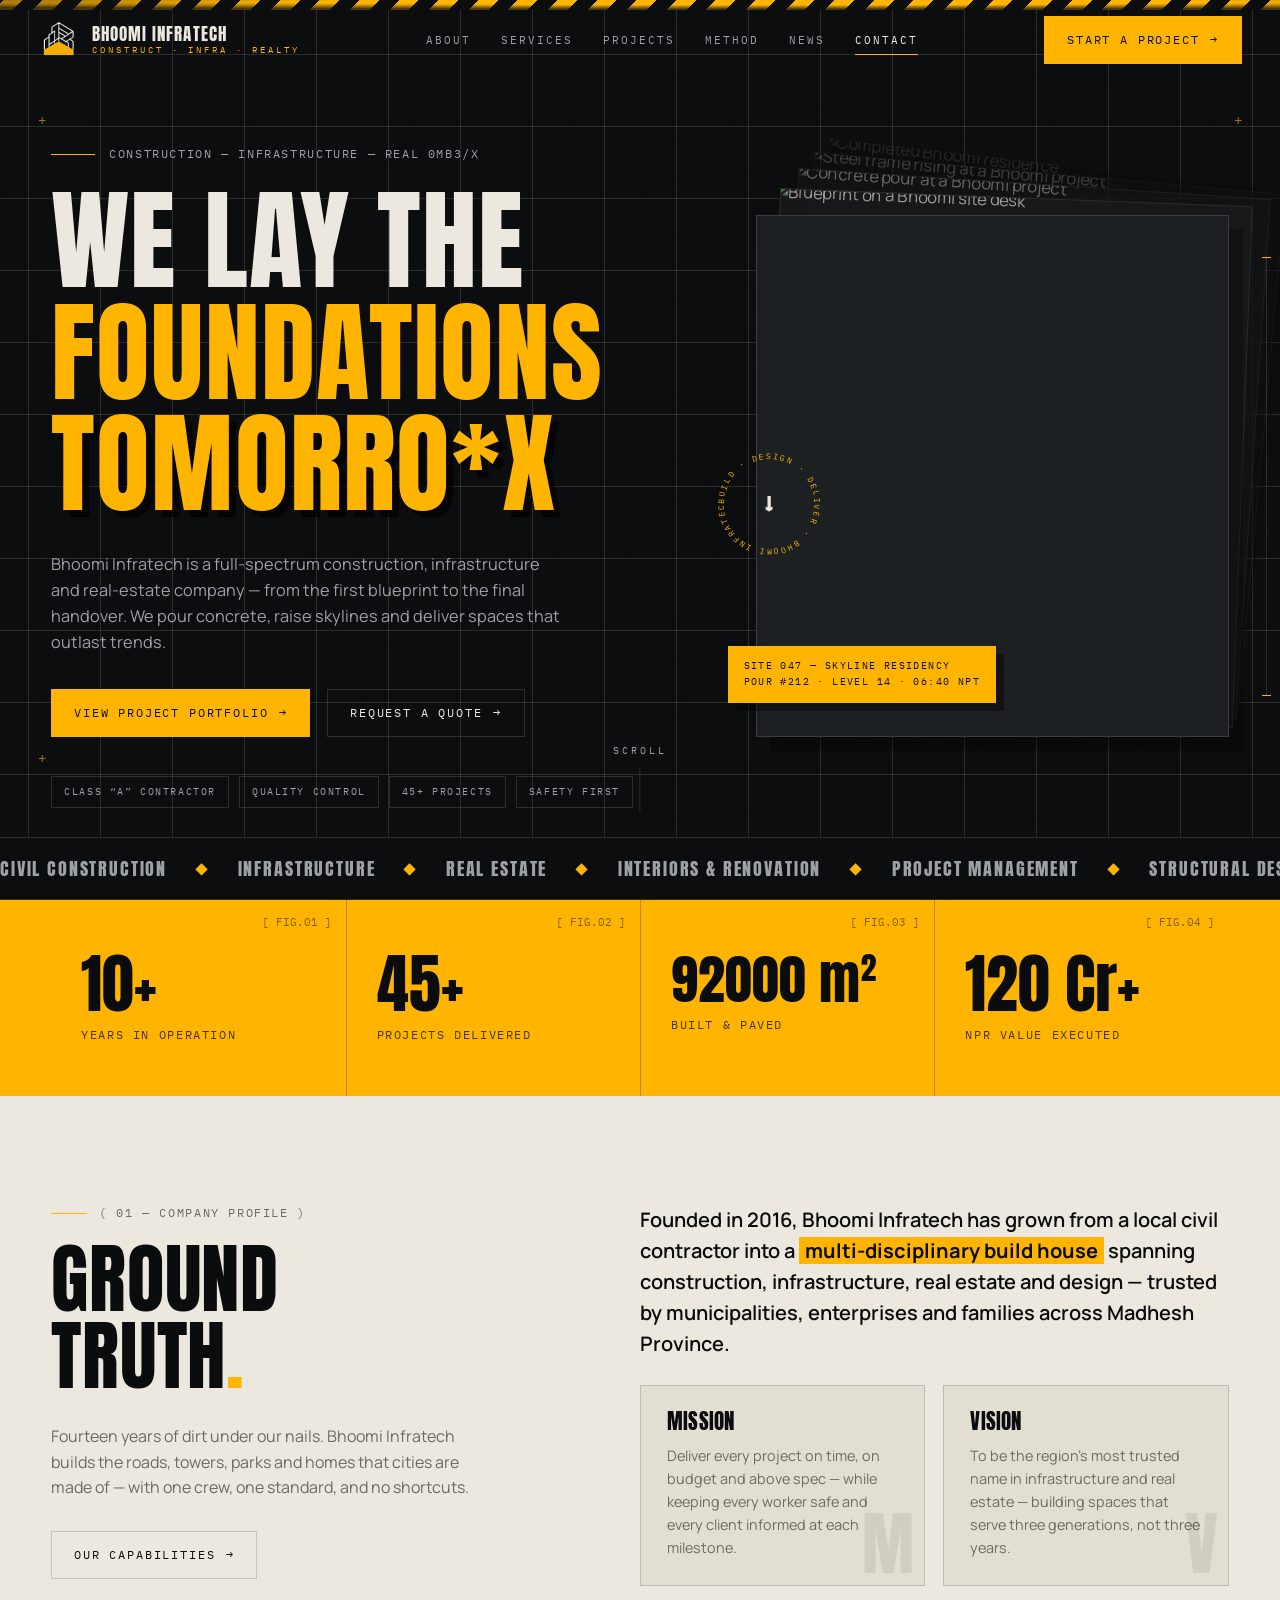
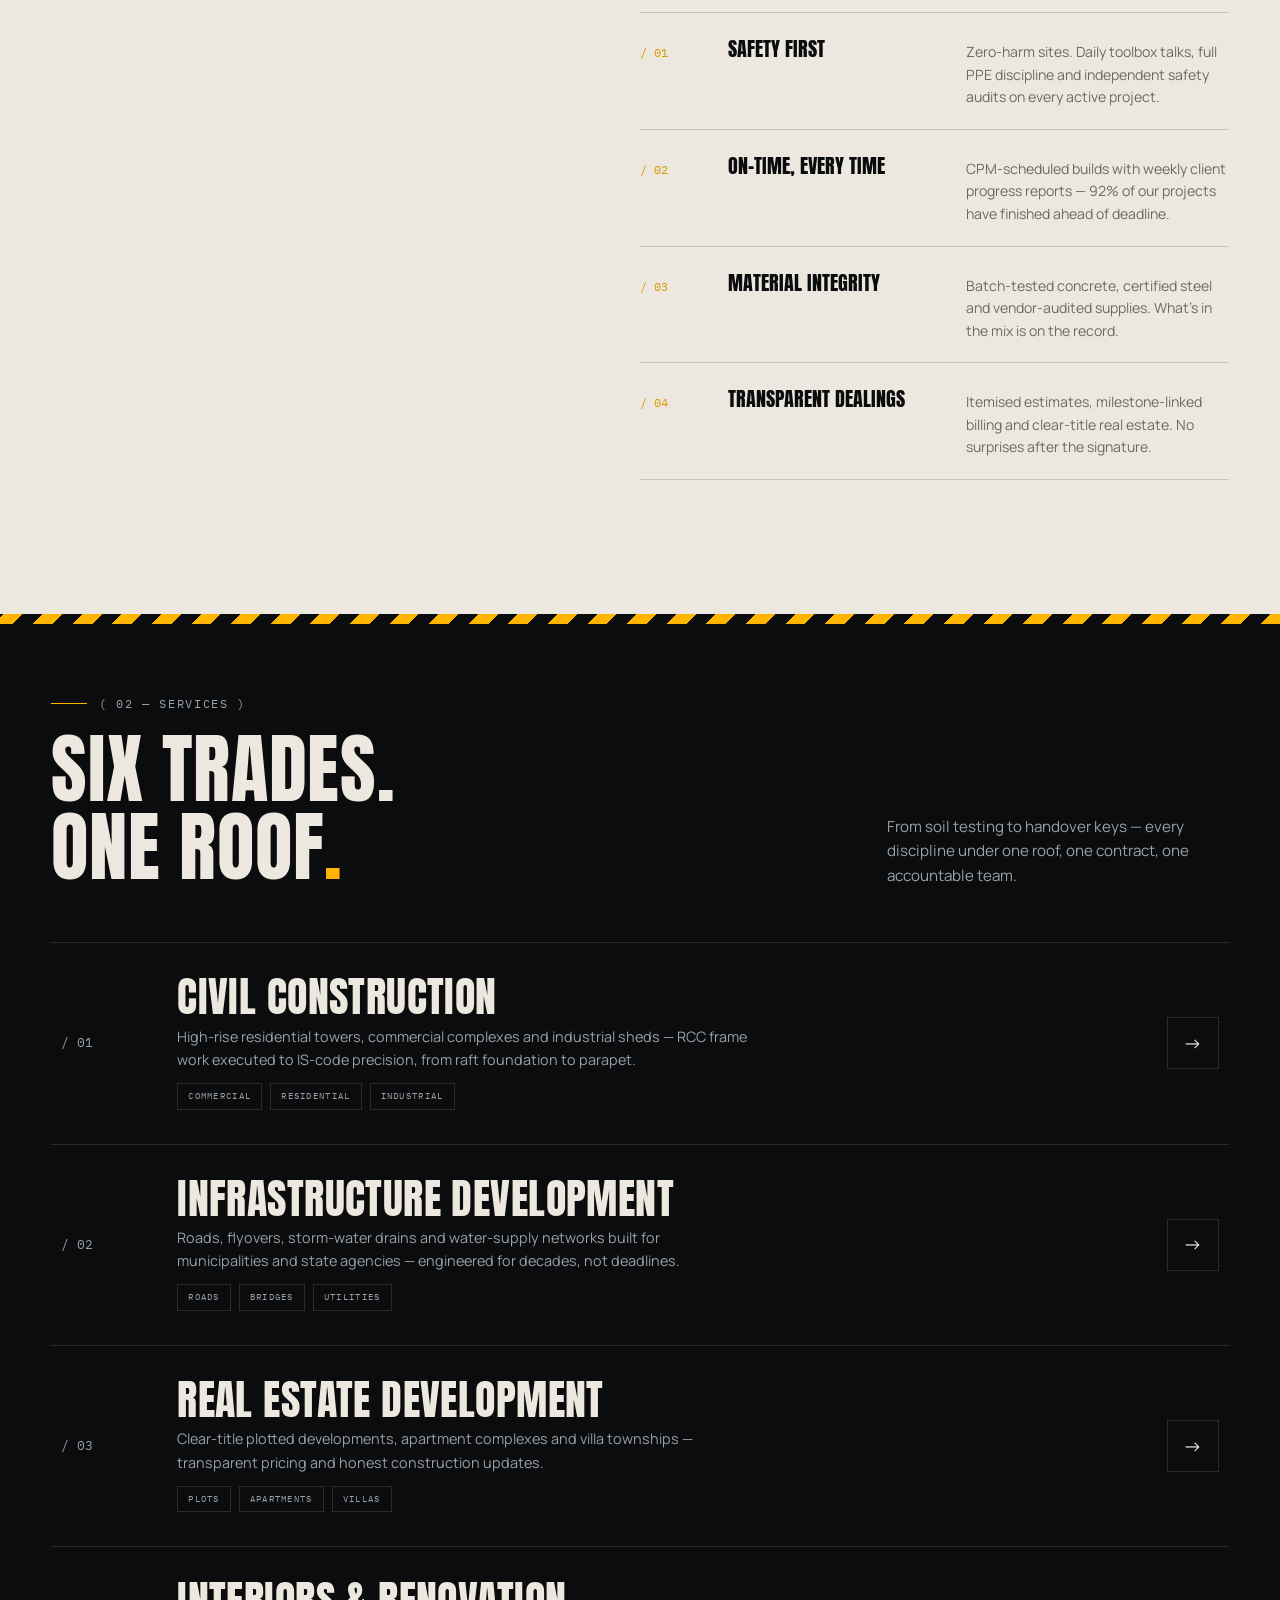
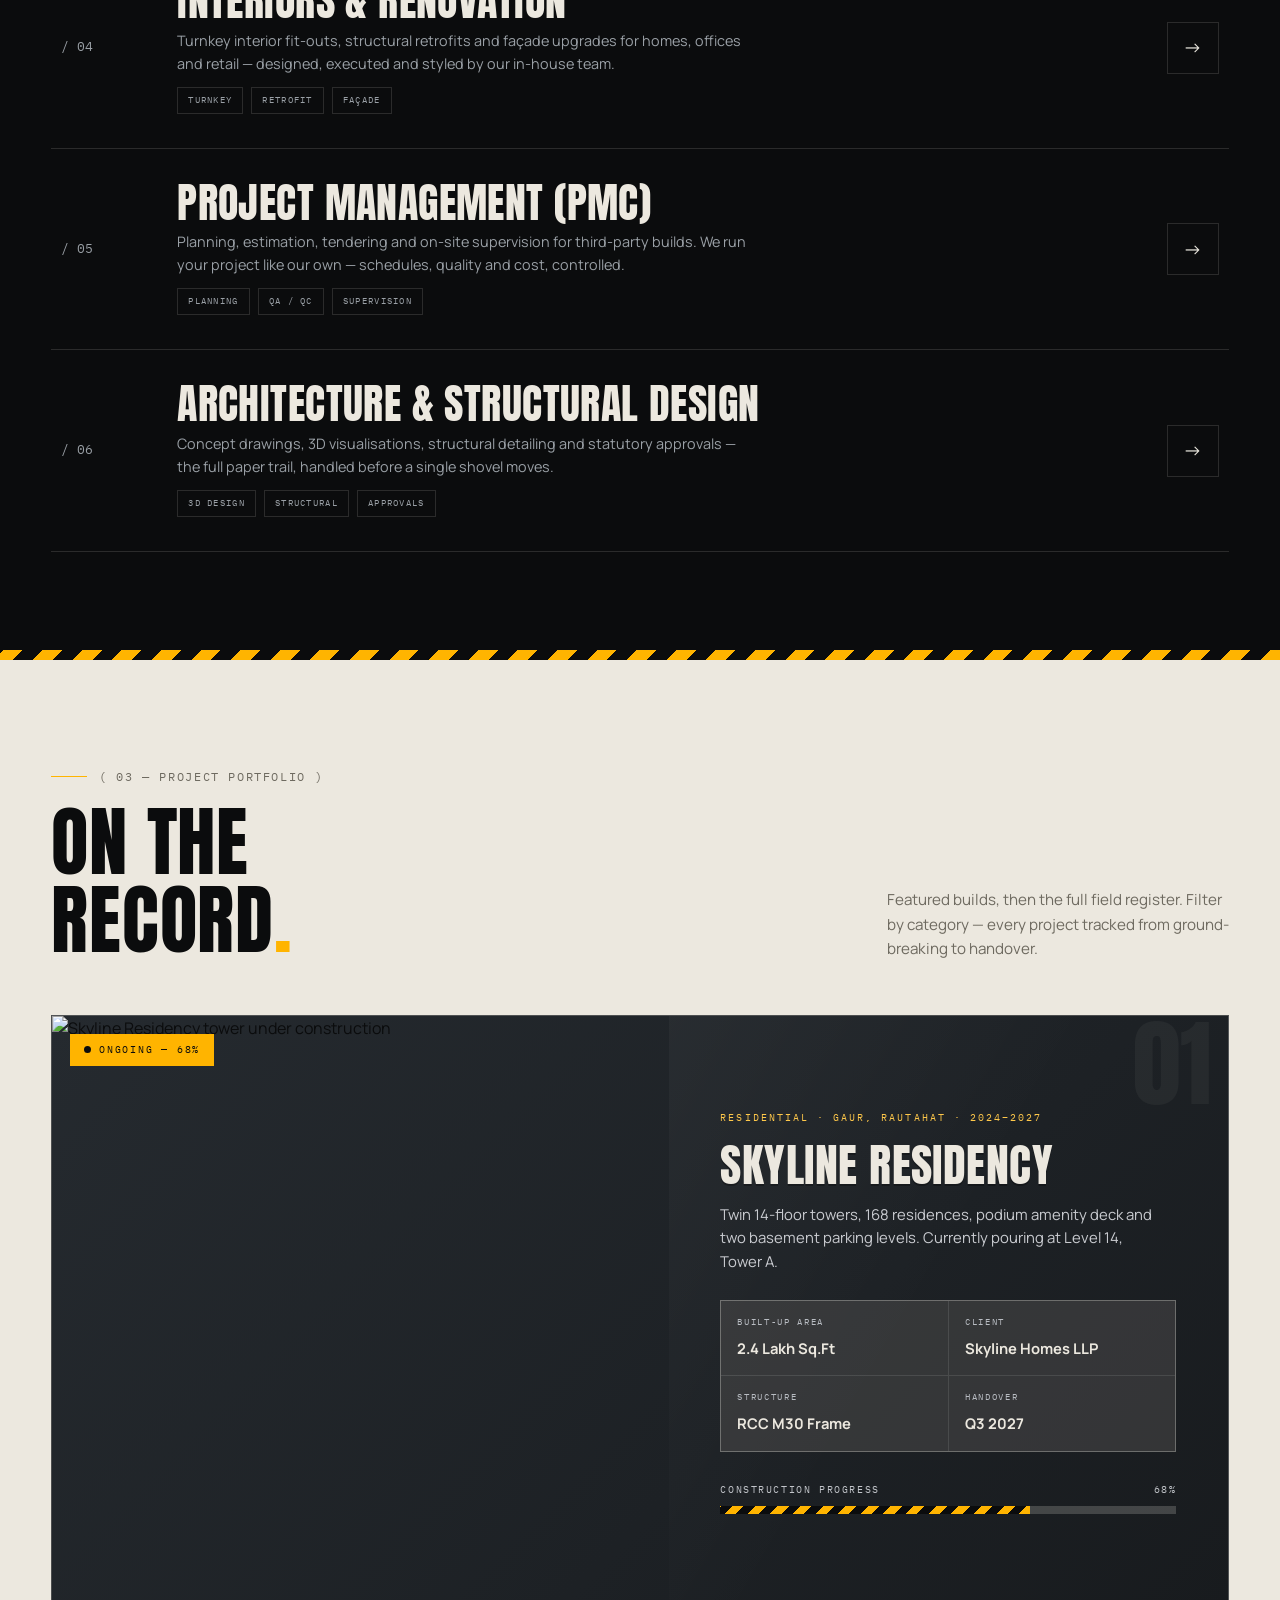
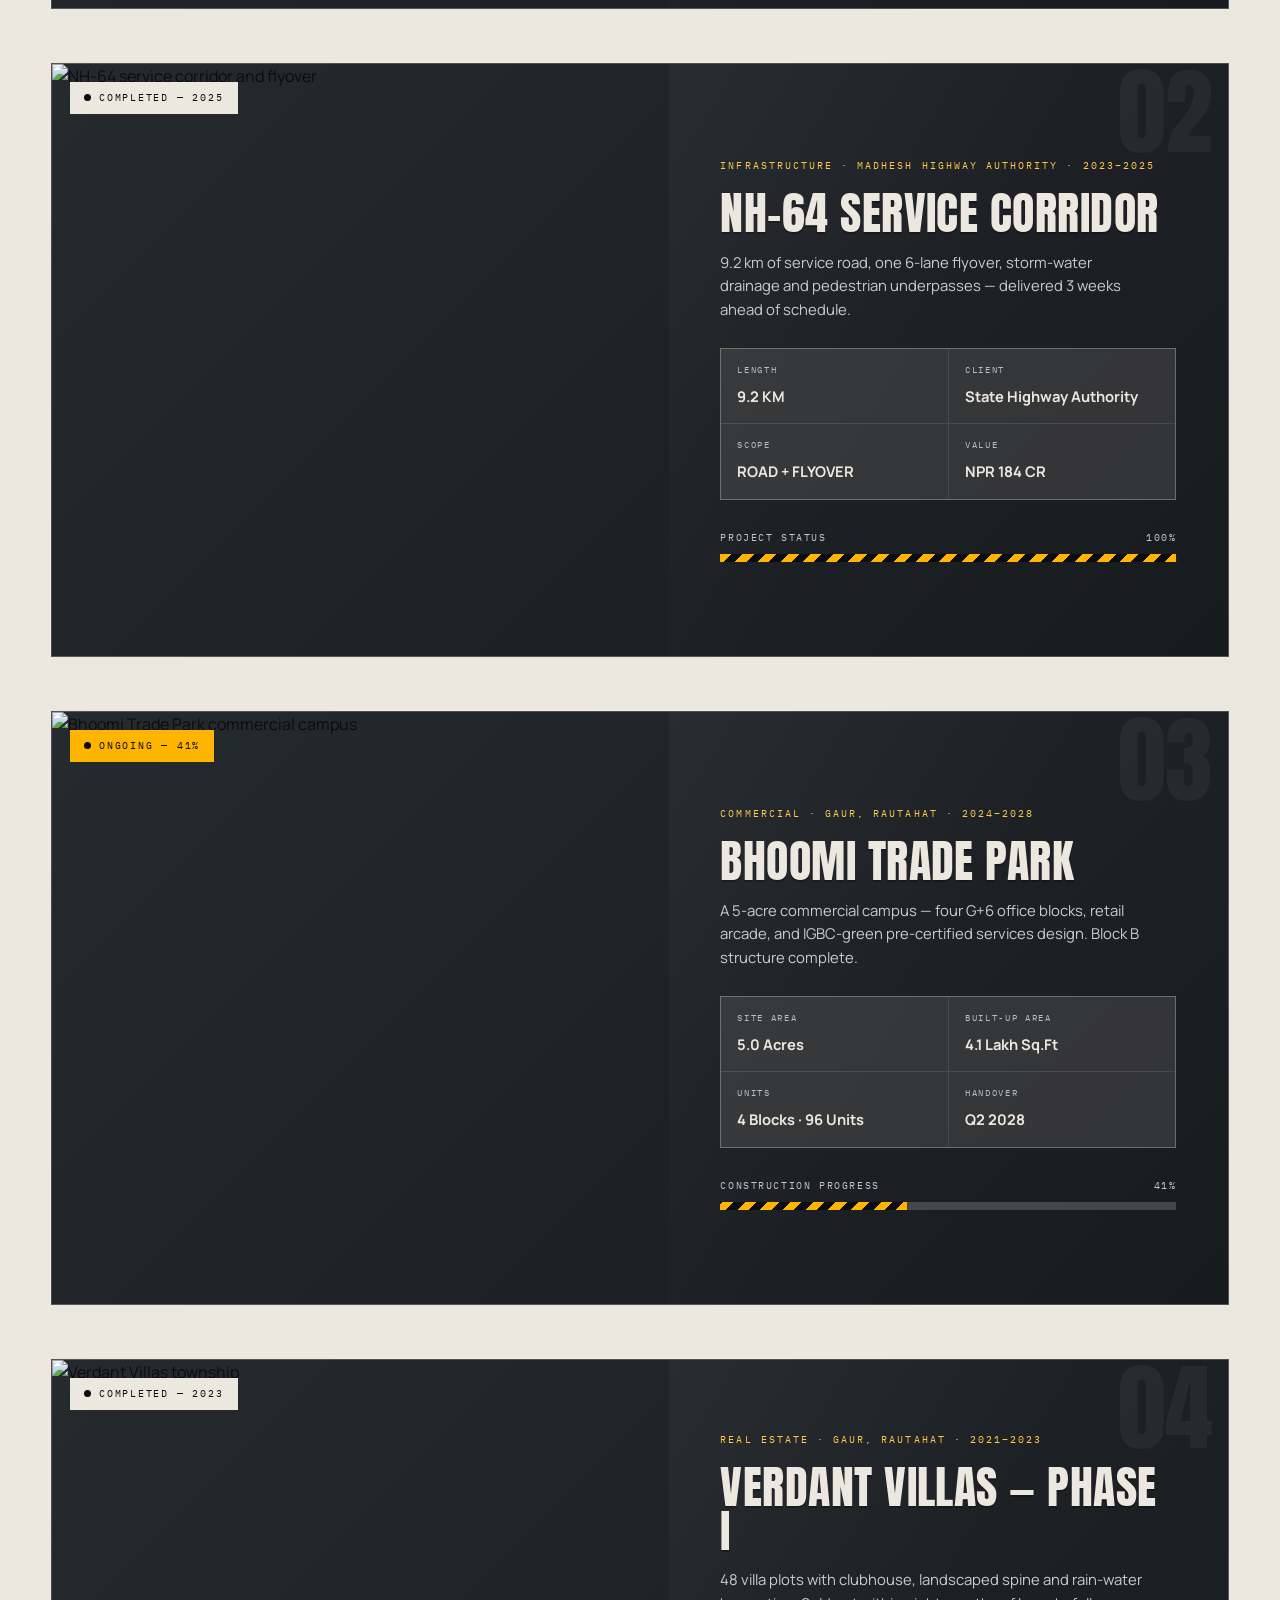
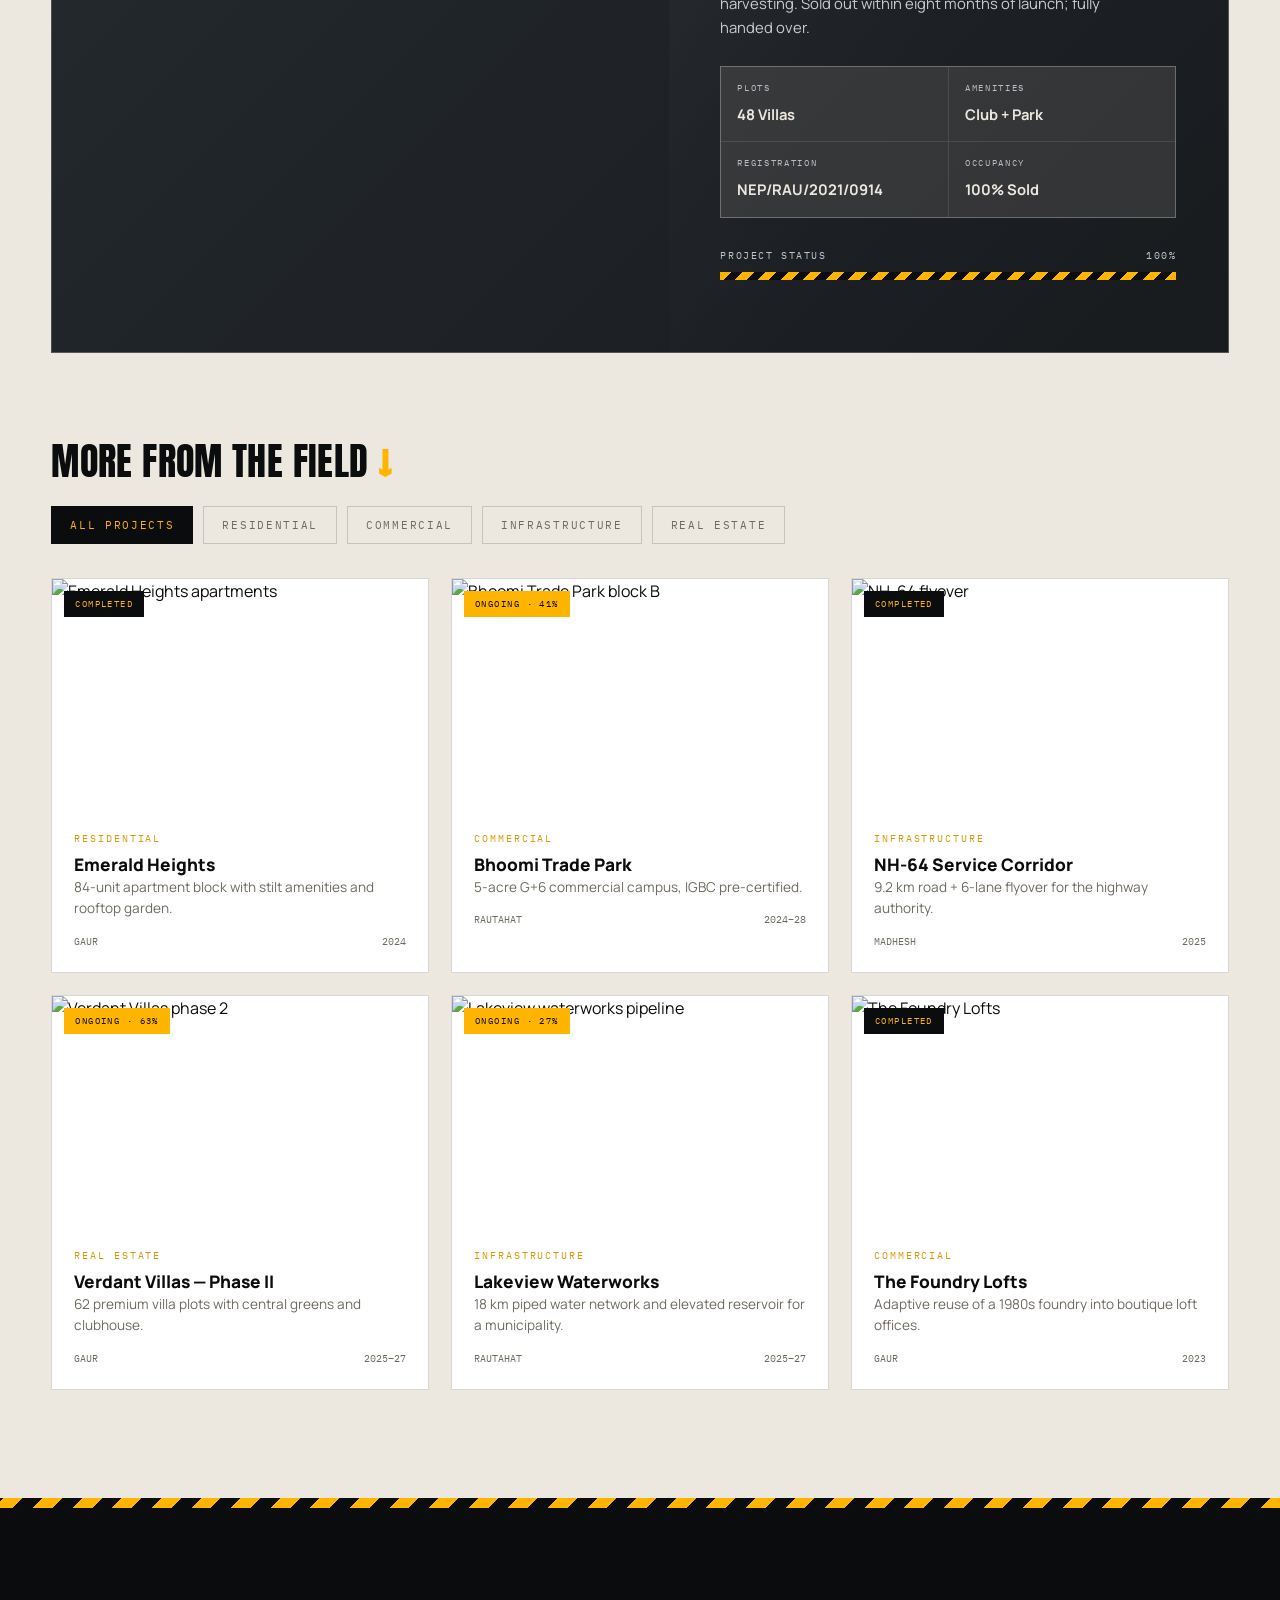
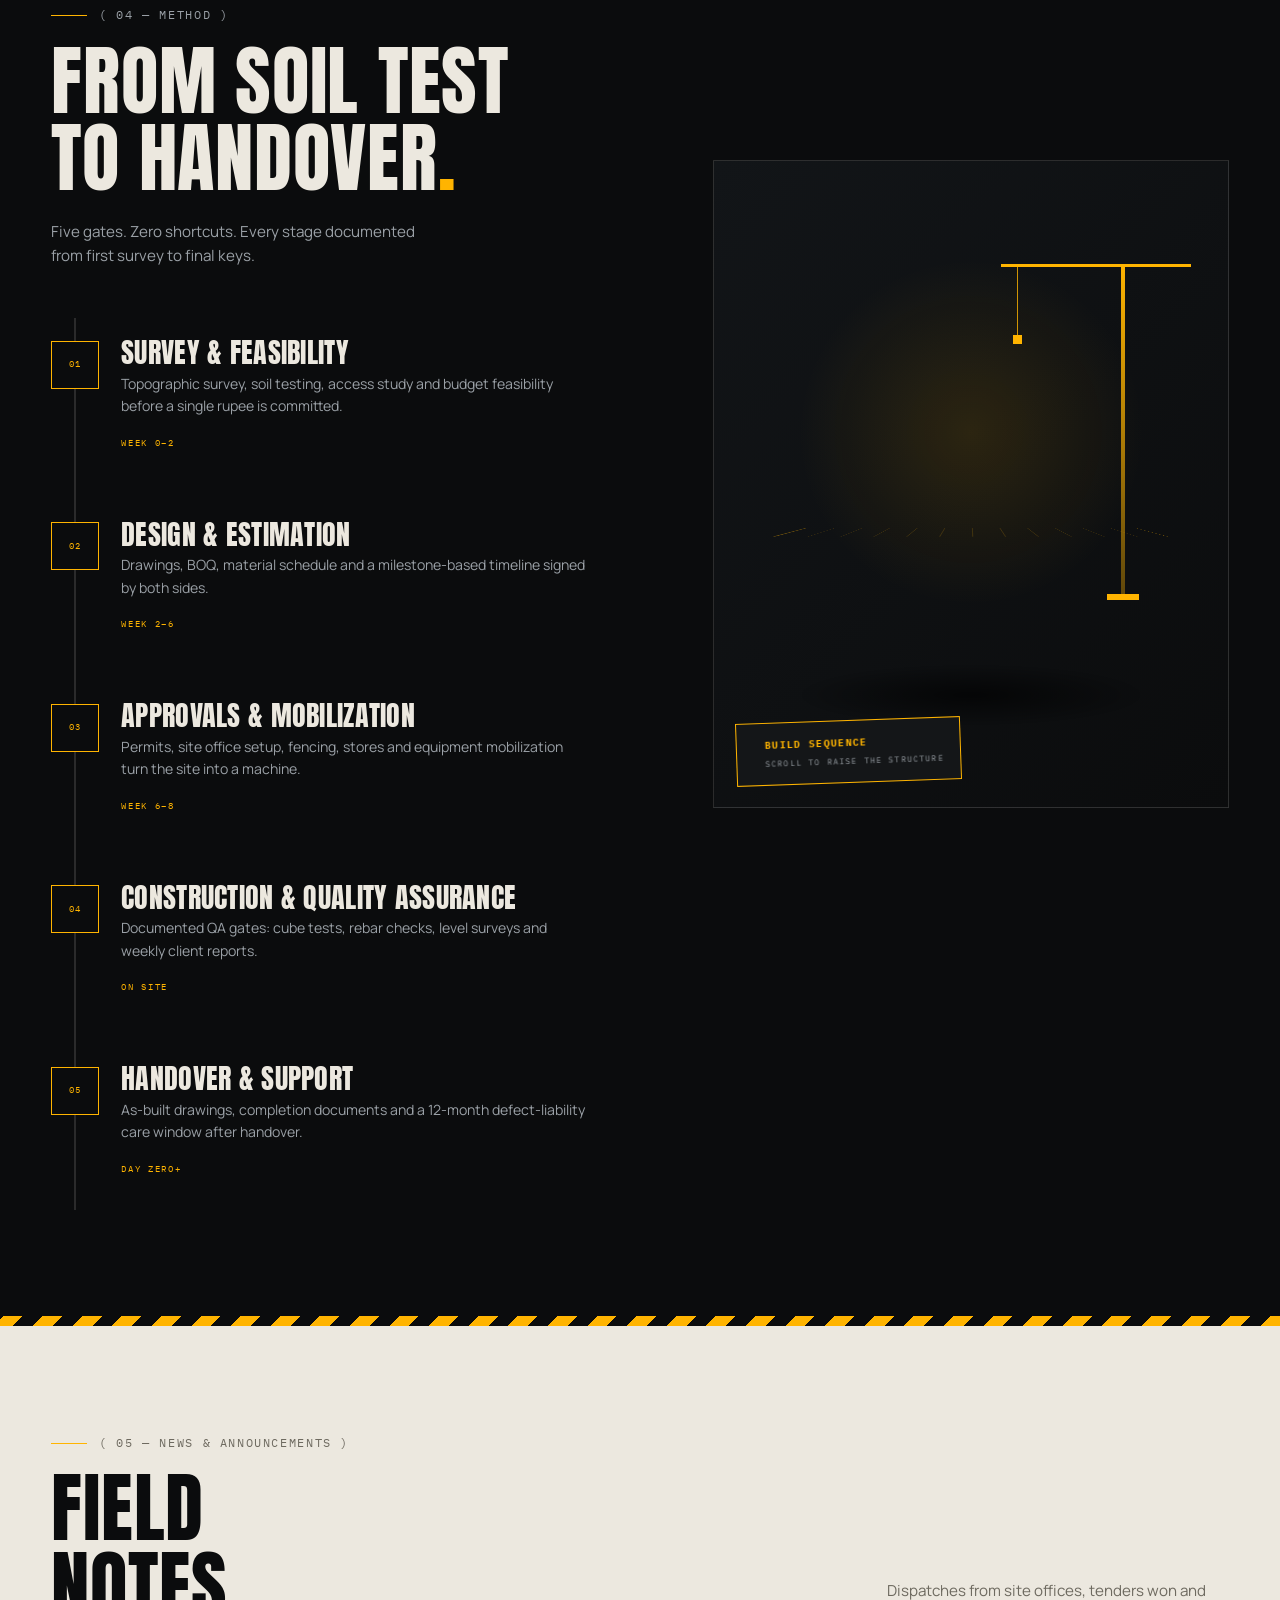
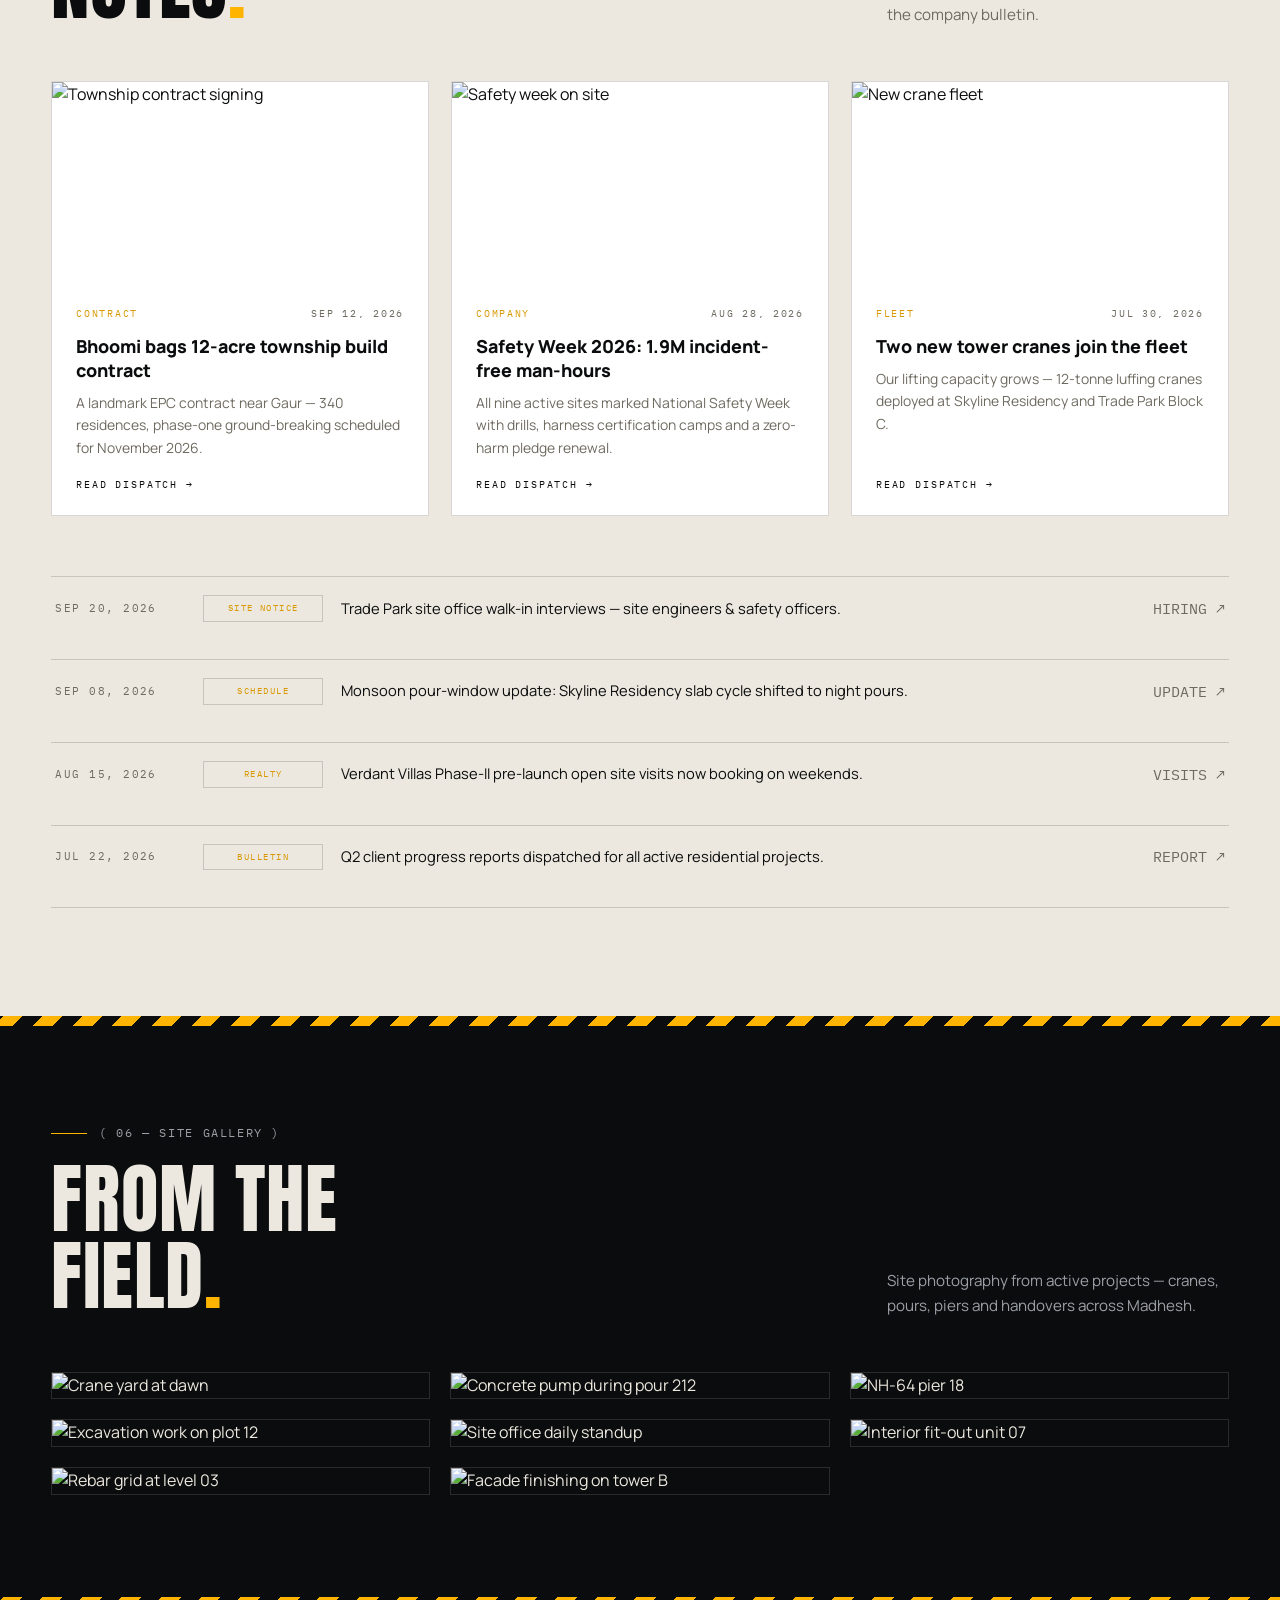
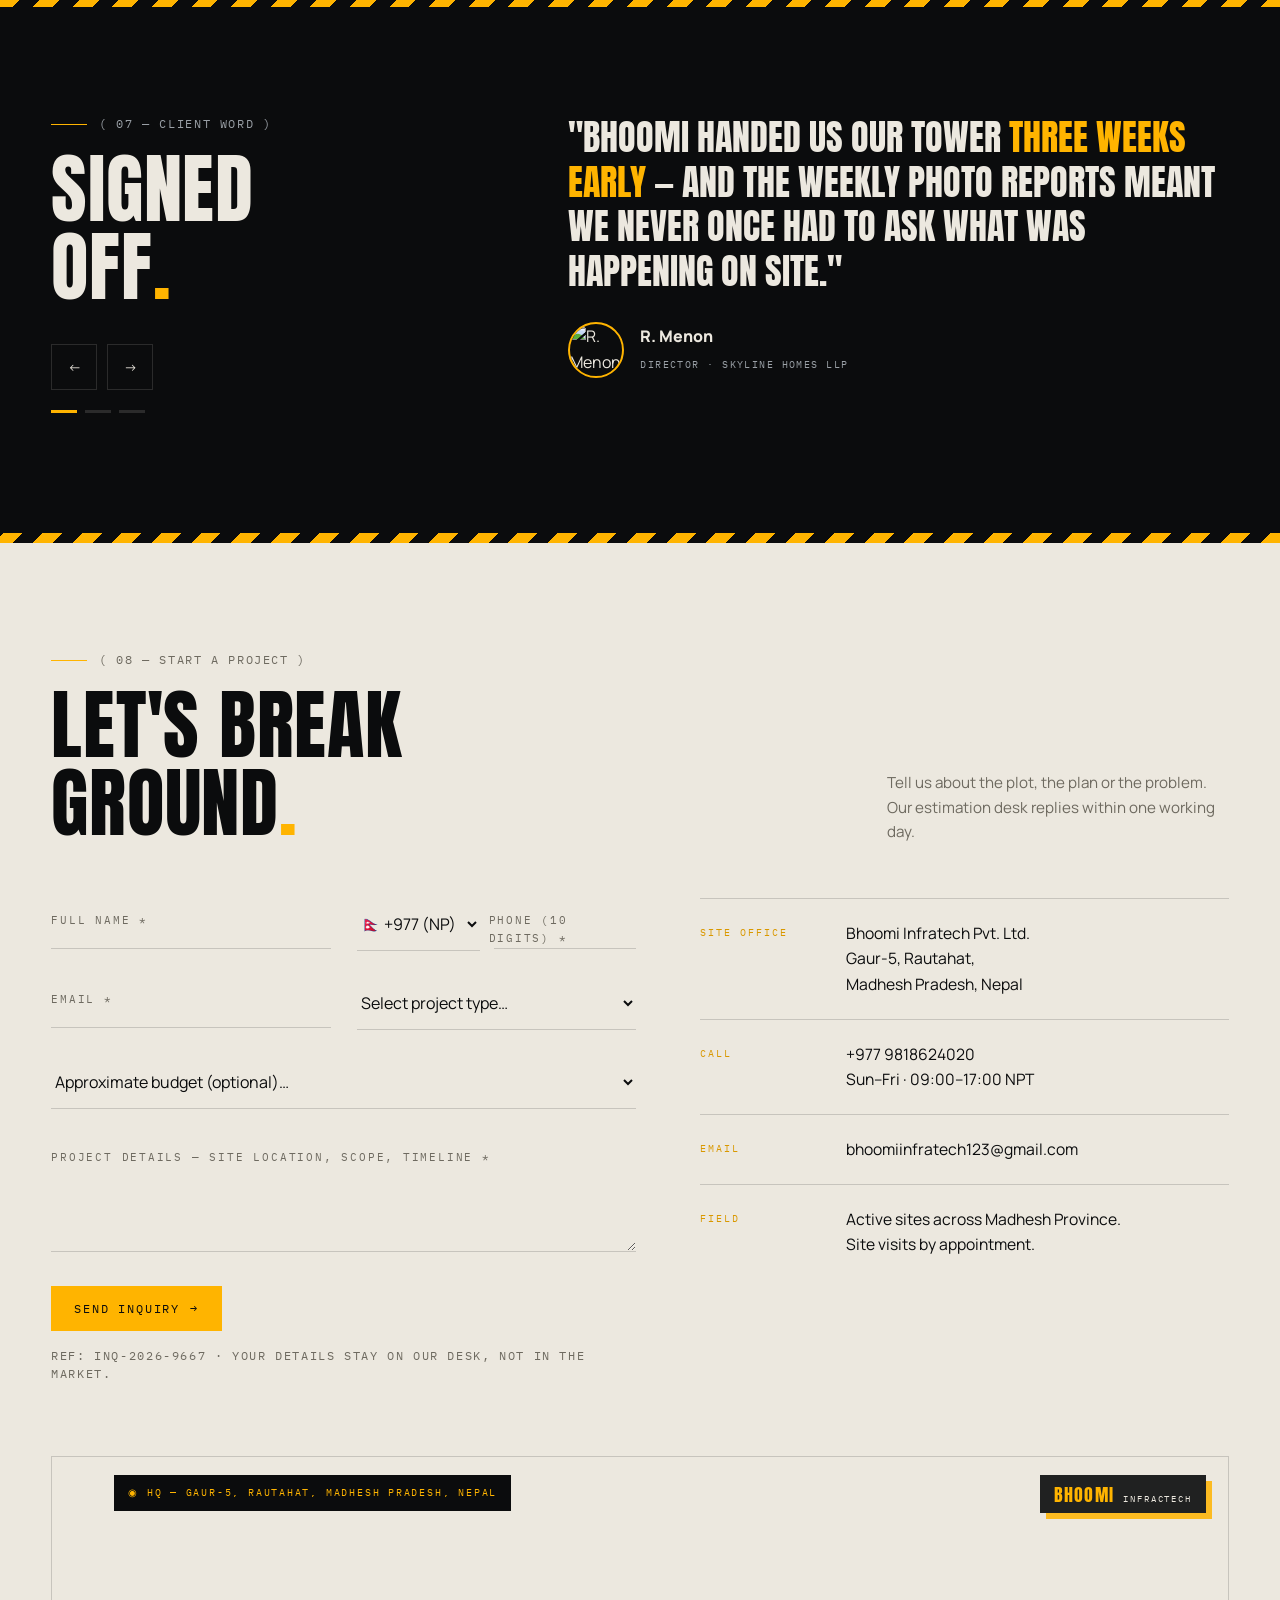
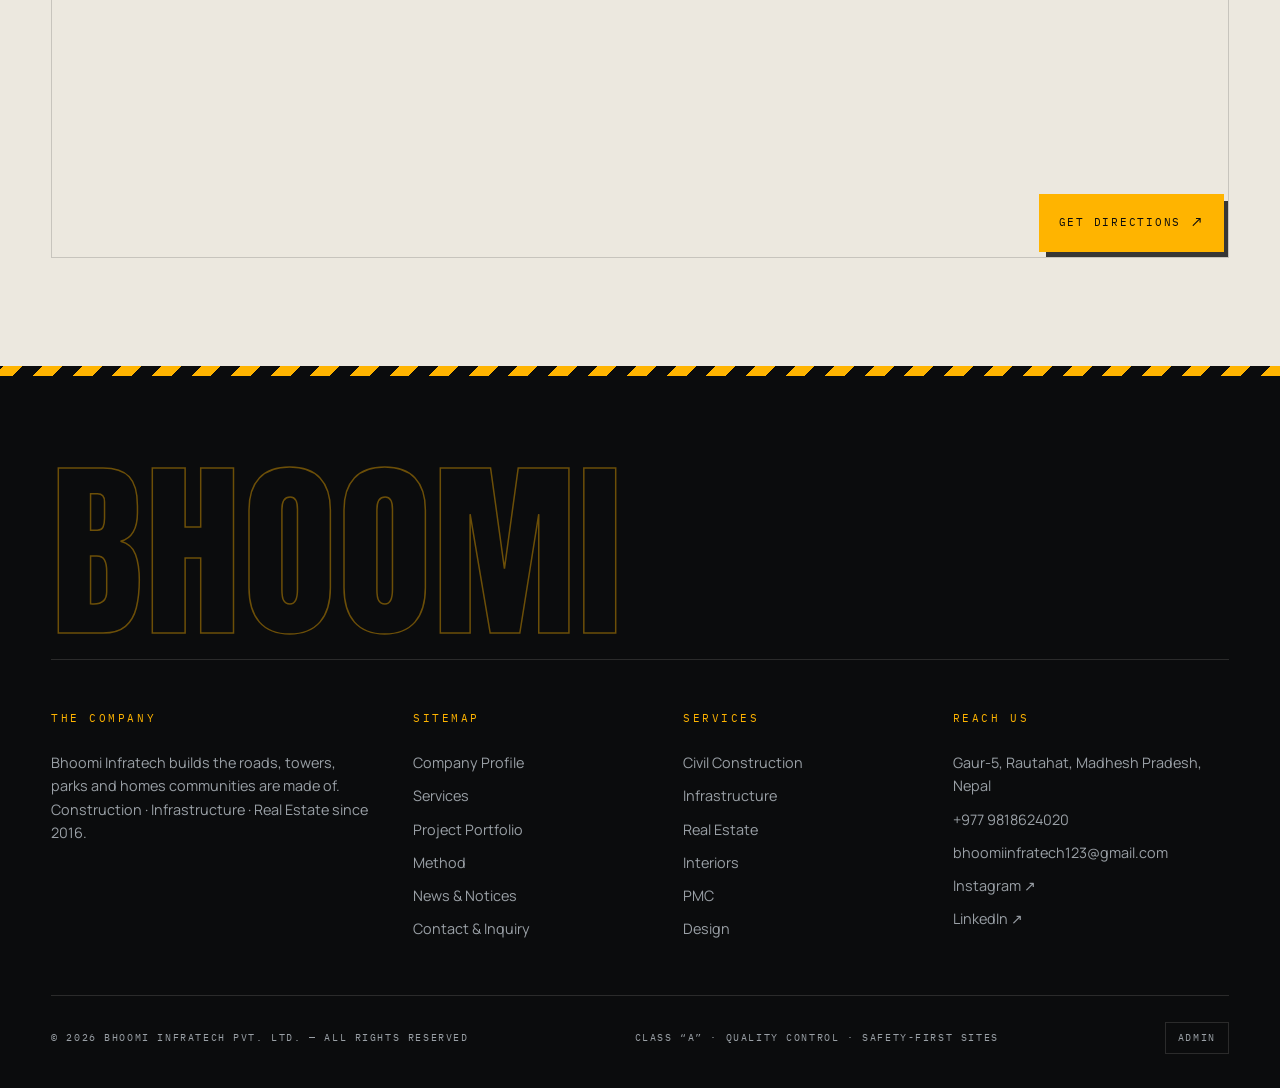
==== commit 421636f4: "Fix all confirm-gated deletes (global promise bug); phone field with country code + digit validation" ====
--- a/index.html
+++ b/index.html
@@ -559,7 +559,25 @@
                      style="position:absolute;left:-9999px;width:1px;height:1px;opacity:0;pointer-events:none">
               <div class="f-row">
                 <div class="field"><input type="text" id="fname" placeholder=" " maxlength="120" required><label for="fname">Full Name *</label></div>
-                <div class="field"><input type="tel" id="fphone" placeholder=" " maxlength="40" required><label for="fphone">Phone *</label></div>
+                <div class="field phone-field">
+                  <select id="fcode" class="phone-code" aria-label="Country code" title="Country code">
+                    <option value="+977" selected>🇳🇵 +977 (NP)</option>
+                    <option value="+91">🇮🇳 +91 (IN)</option>
+                    <option value="+1">🇺🇸 +1 (US/CA)</option>
+                    <option value="+44">🇬🇧 +44 (UK)</option>
+                    <option value="+61">🇦🇺 +61 (AU)</option>
+                    <option value="+971">🇦🇪 +971 (AE)</option>
+                    <option value="+65">🇸🇬 +65 (SG)</option>
+                    <option value="+86">🇨🇳 +86 (CN)</option>
+                    <option value="+81">🇯🇵 +81 (JP)</option>
+                    <option value="+82">🇰🇷 +82 (KR)</option>
+                    <option value="+49">🇩🇪 +49 (DE)</option>
+                    <option value="+33">🇫🇷 +33 (FR)</option>
+                  </select>
+                  <input type="tel" id="fphone" placeholder=" " inputmode="numeric" pattern="[0-9]{7,15}" maxlength="15"
+                         autocomplete="tel-national" title="Enter your phone number — digits only, 7 to 15 digits" required>
+                  <label for="fphone">Phone (10 digits) *</label>
+                </div>
               </div>
               <div class="f-row">
                 <div class="field"><input type="email" id="femail" placeholder=" " maxlength="160" required><label for="femail">Email *</label></div>
--- a/css/style.css
+++ b/css/style.css
@@ -445,6 +445,11 @@
 .field input:focus~label,.field input:not(:placeholder-shown)~label,
 .field textarea:focus~label,.field textarea:not(:placeholder-shown)~label{top:-10px;font-size:.58rem;color:var(--amber-d)}
 .f-row{display:grid;grid-template-columns:1fr 1fr;gap:26px}
+/* phone field: country-code select + number input on one line */
+.phone-field{display:flex;gap:14px;align-items:flex-start}
+.phone-field .phone-code{flex:0 0 auto;width:auto;min-width:118px;cursor:pointer}
+.phone-field input{flex:1;min-width:0}
+.phone-field label{left:132px}
 .form-note{margin-top:16px;font-size:.62rem;line-height:1.8;color:var(--amber-d)}
 .form-ok{display:none;border:1px solid var(--line-p);padding:40px;text-align:center;background:#fff}
 .form-ok.show{display:block;animation:pop .5s var(--ease)}
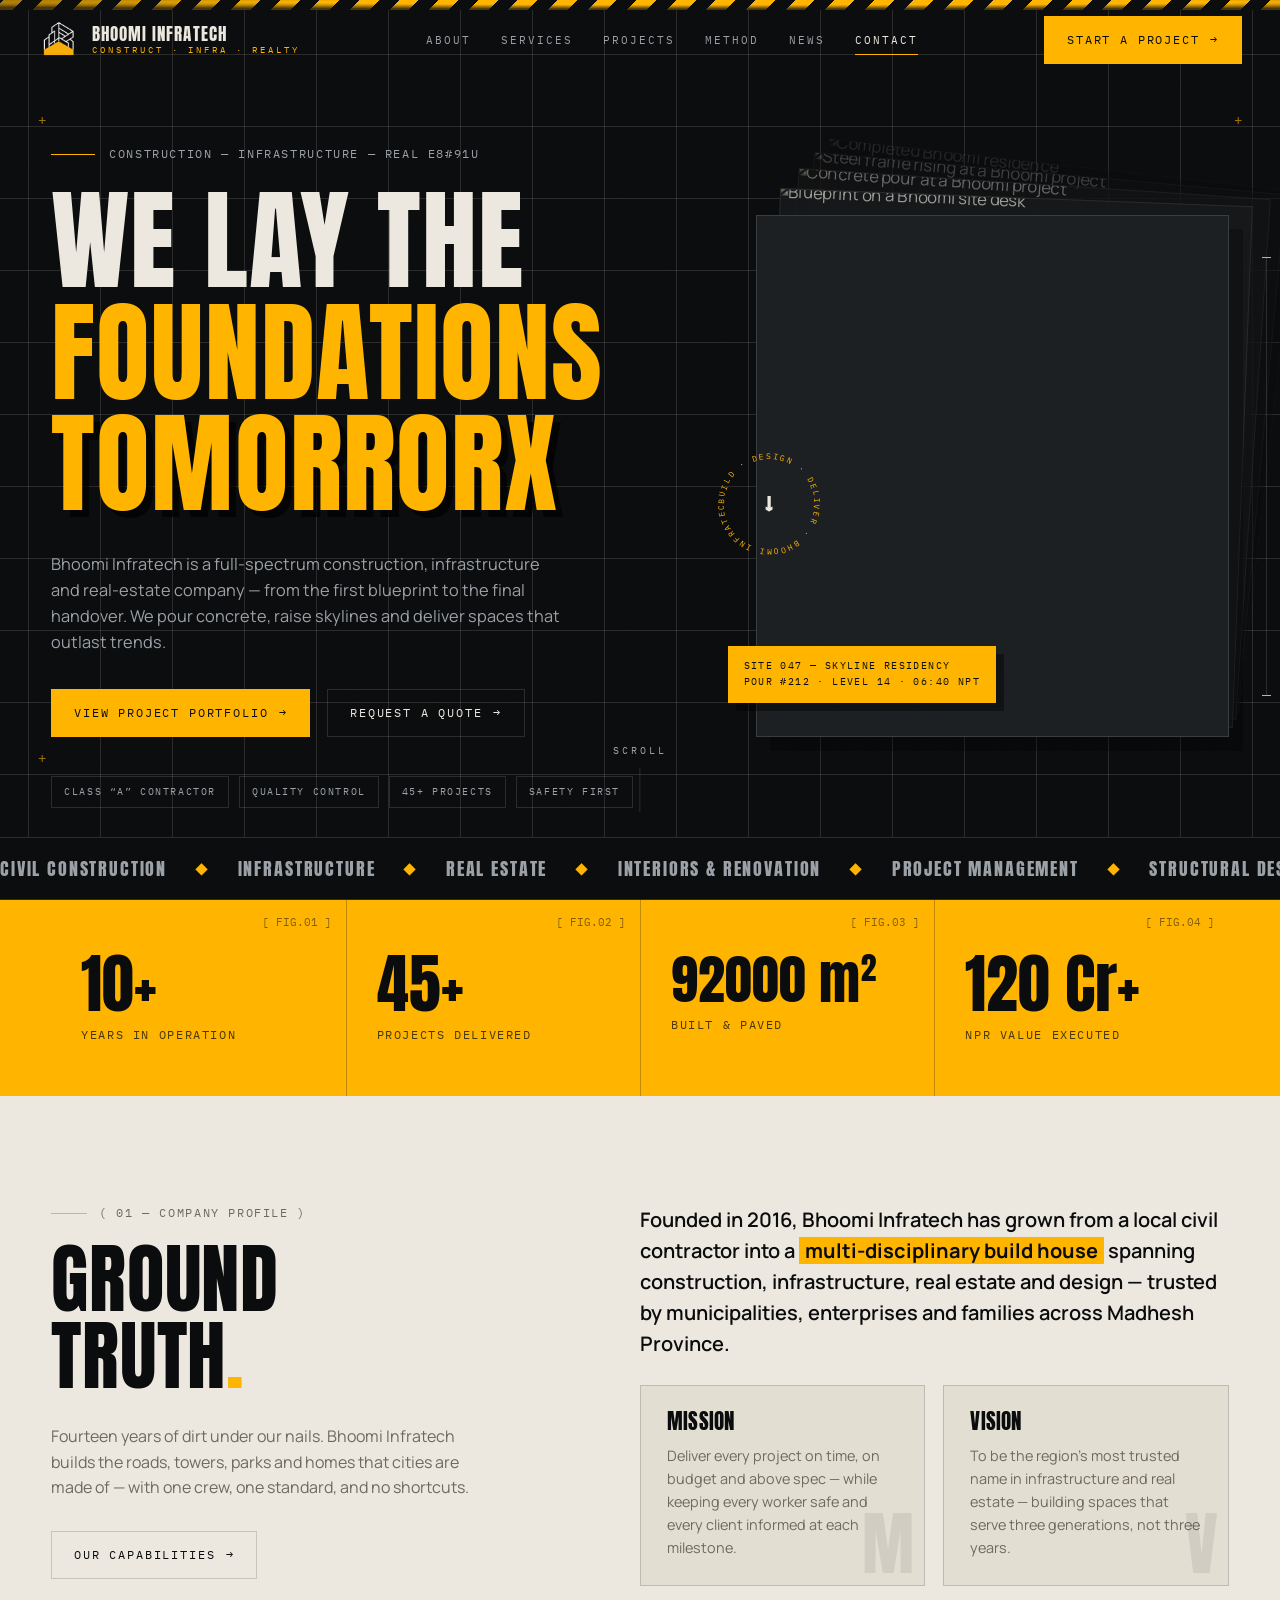
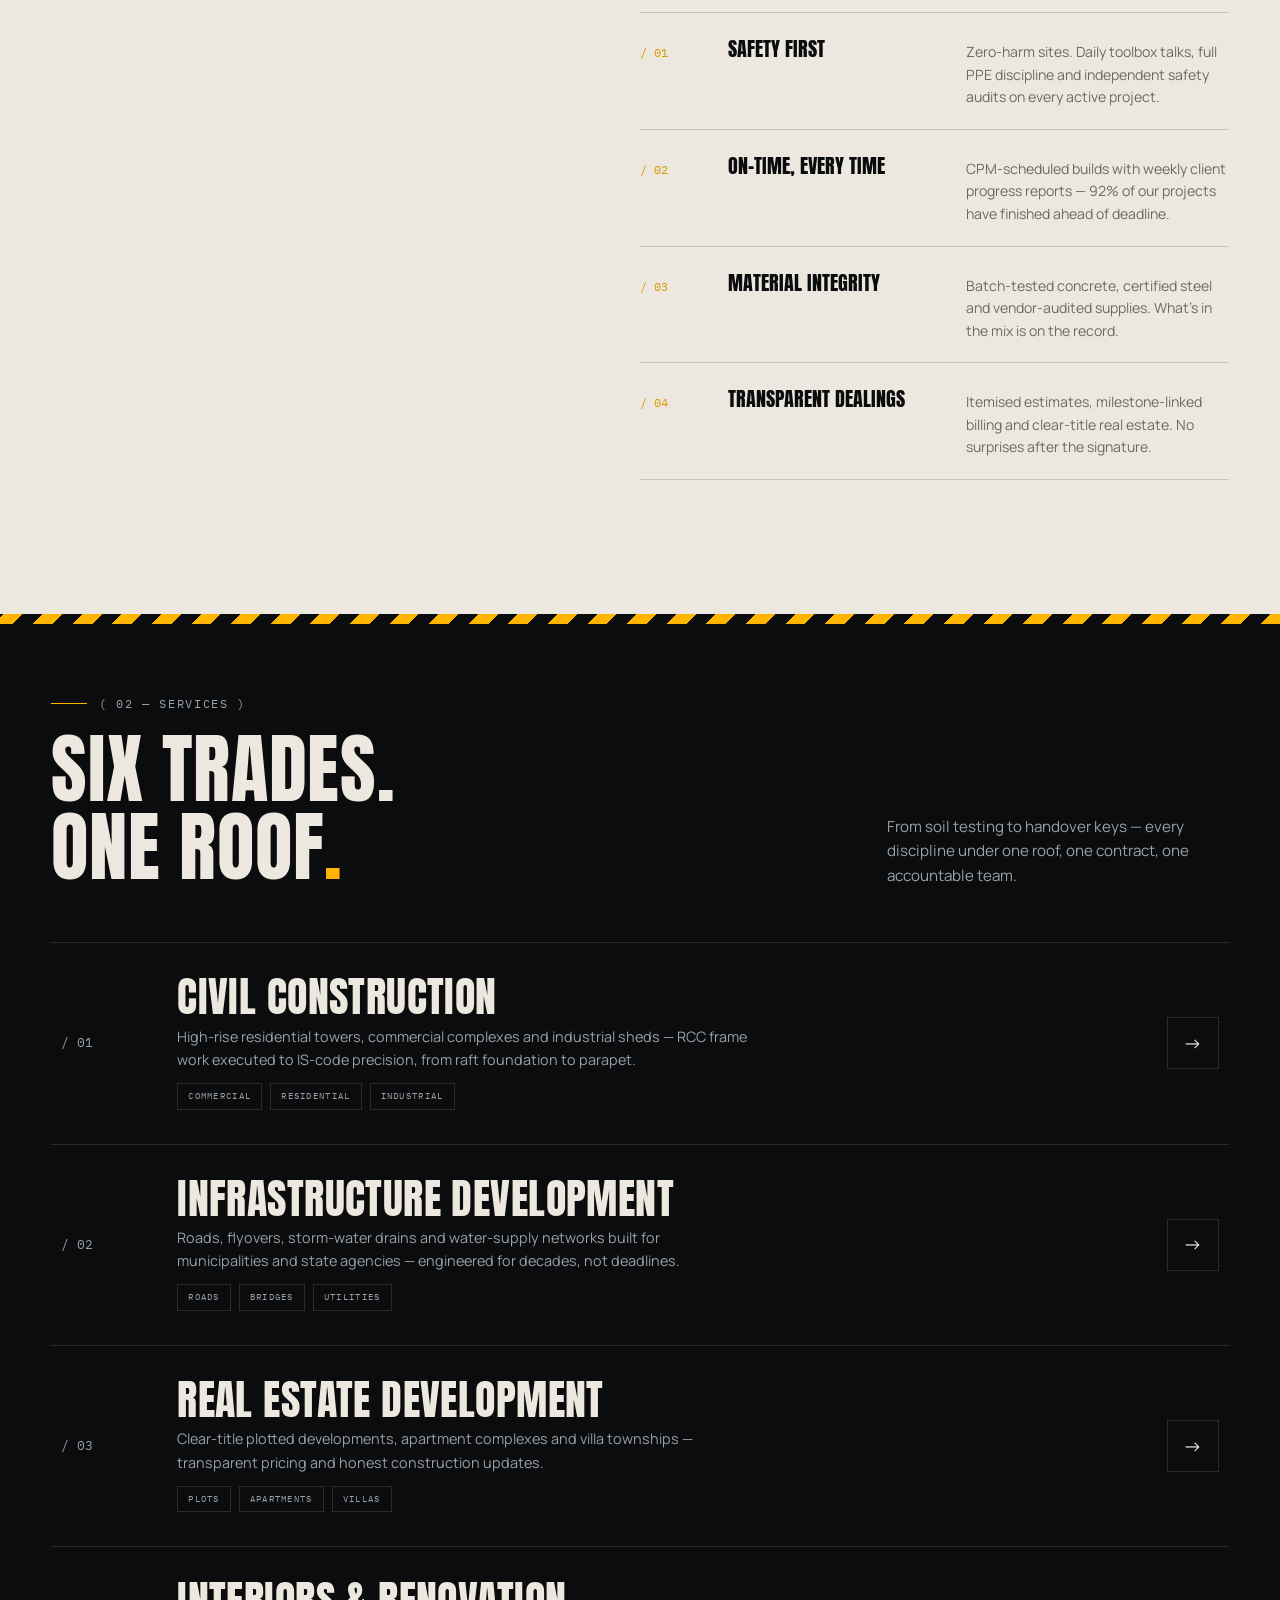
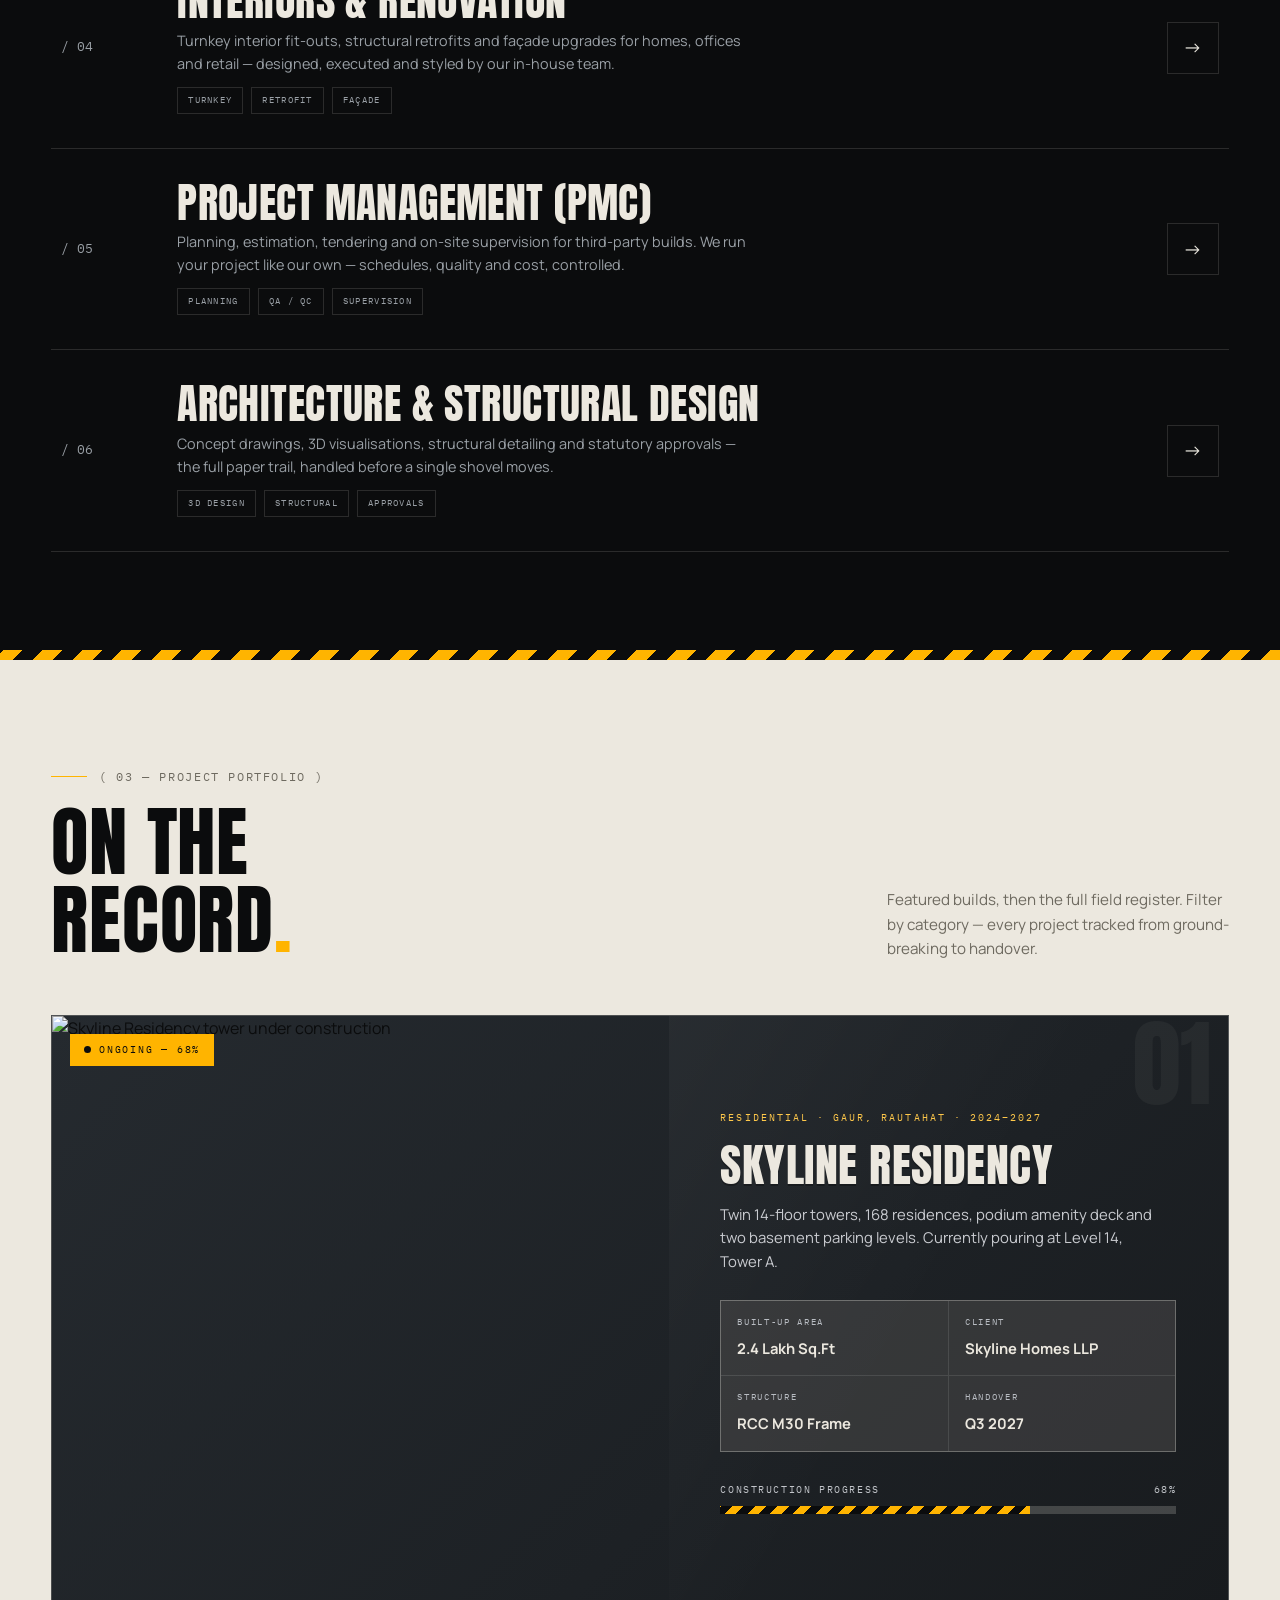
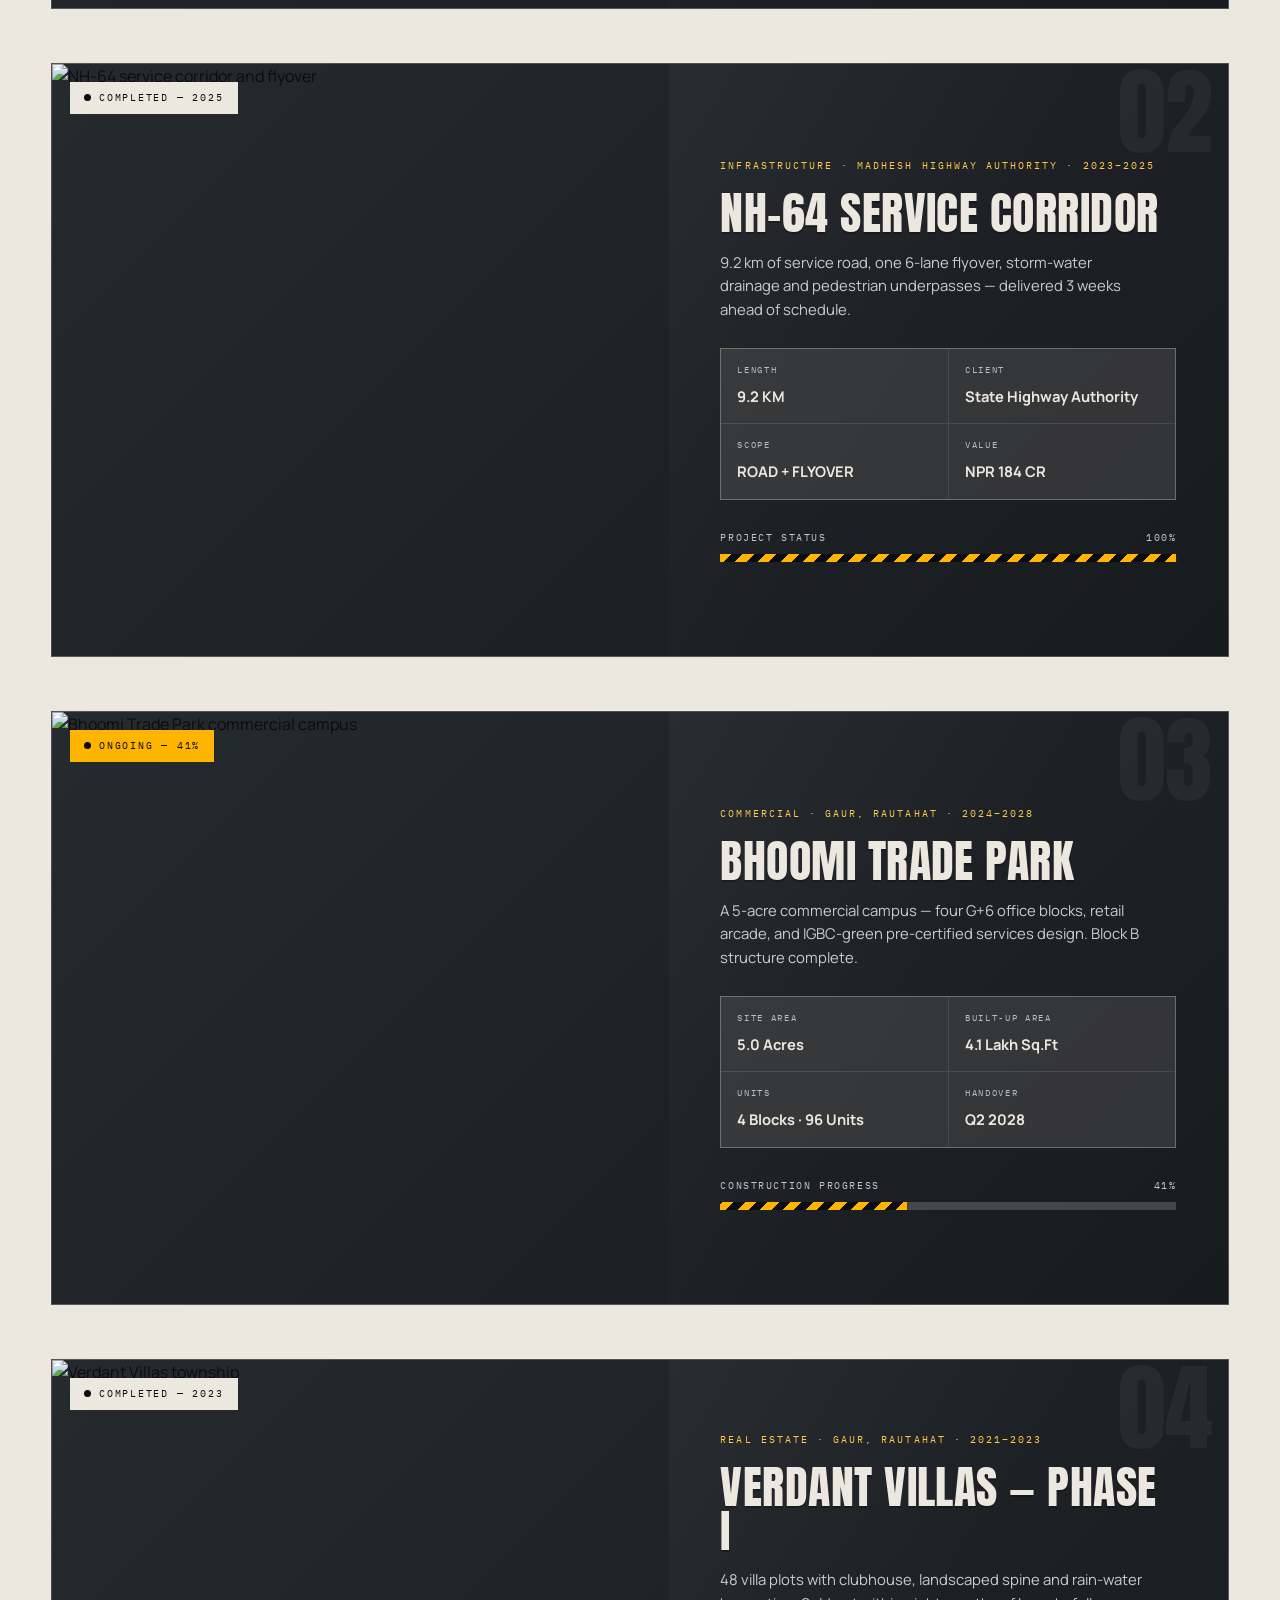
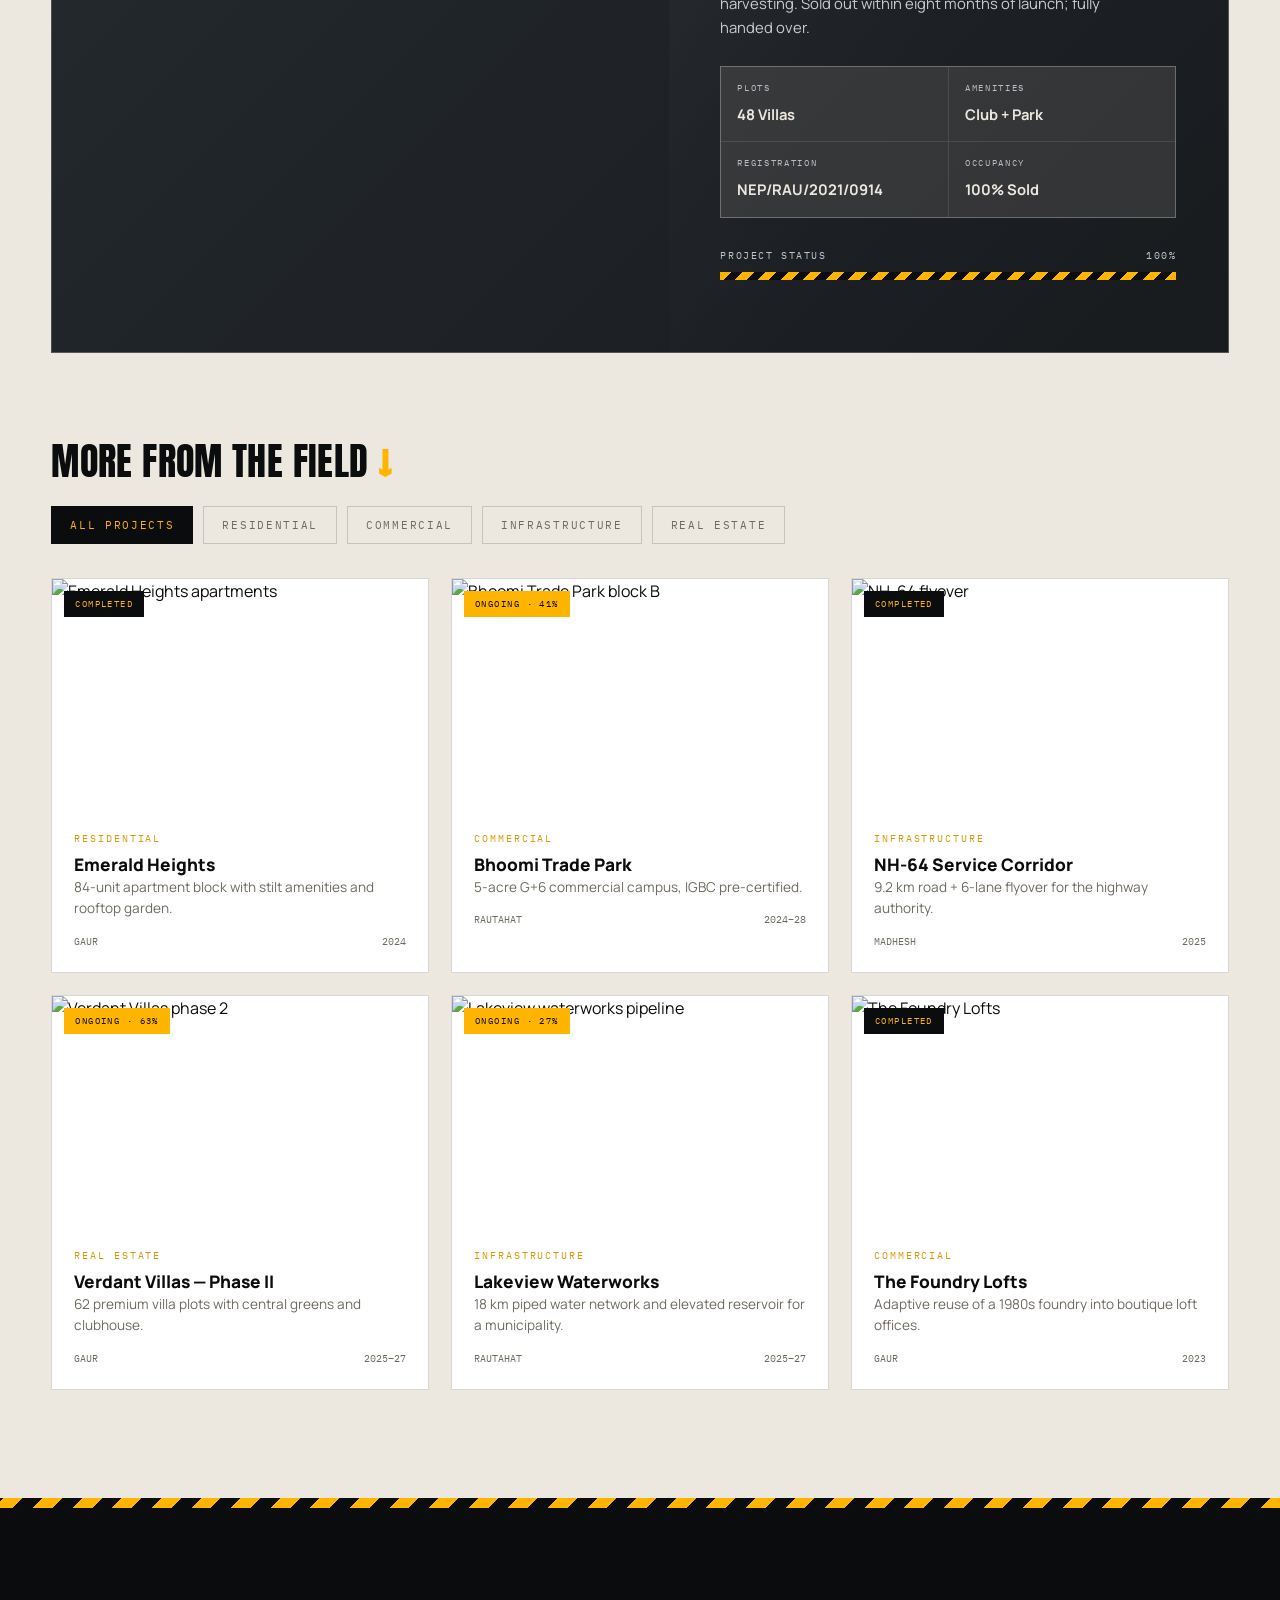
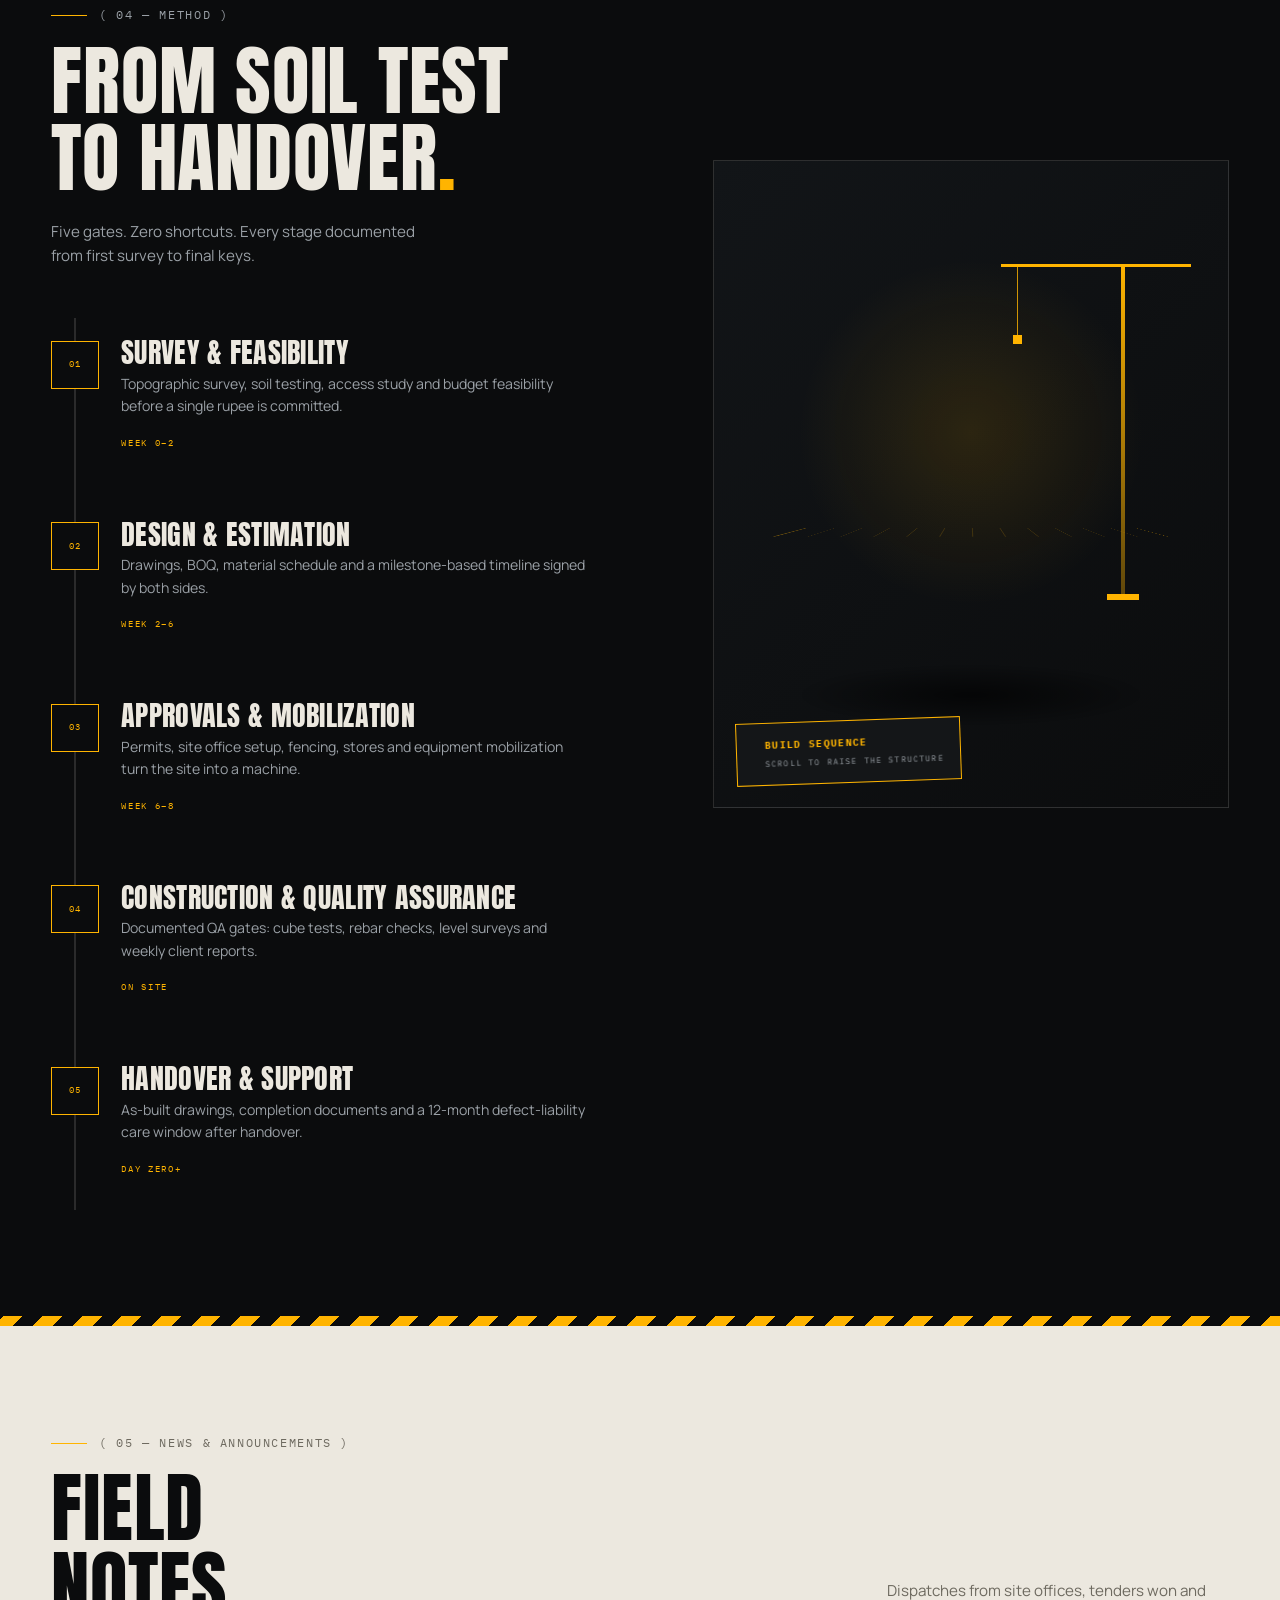
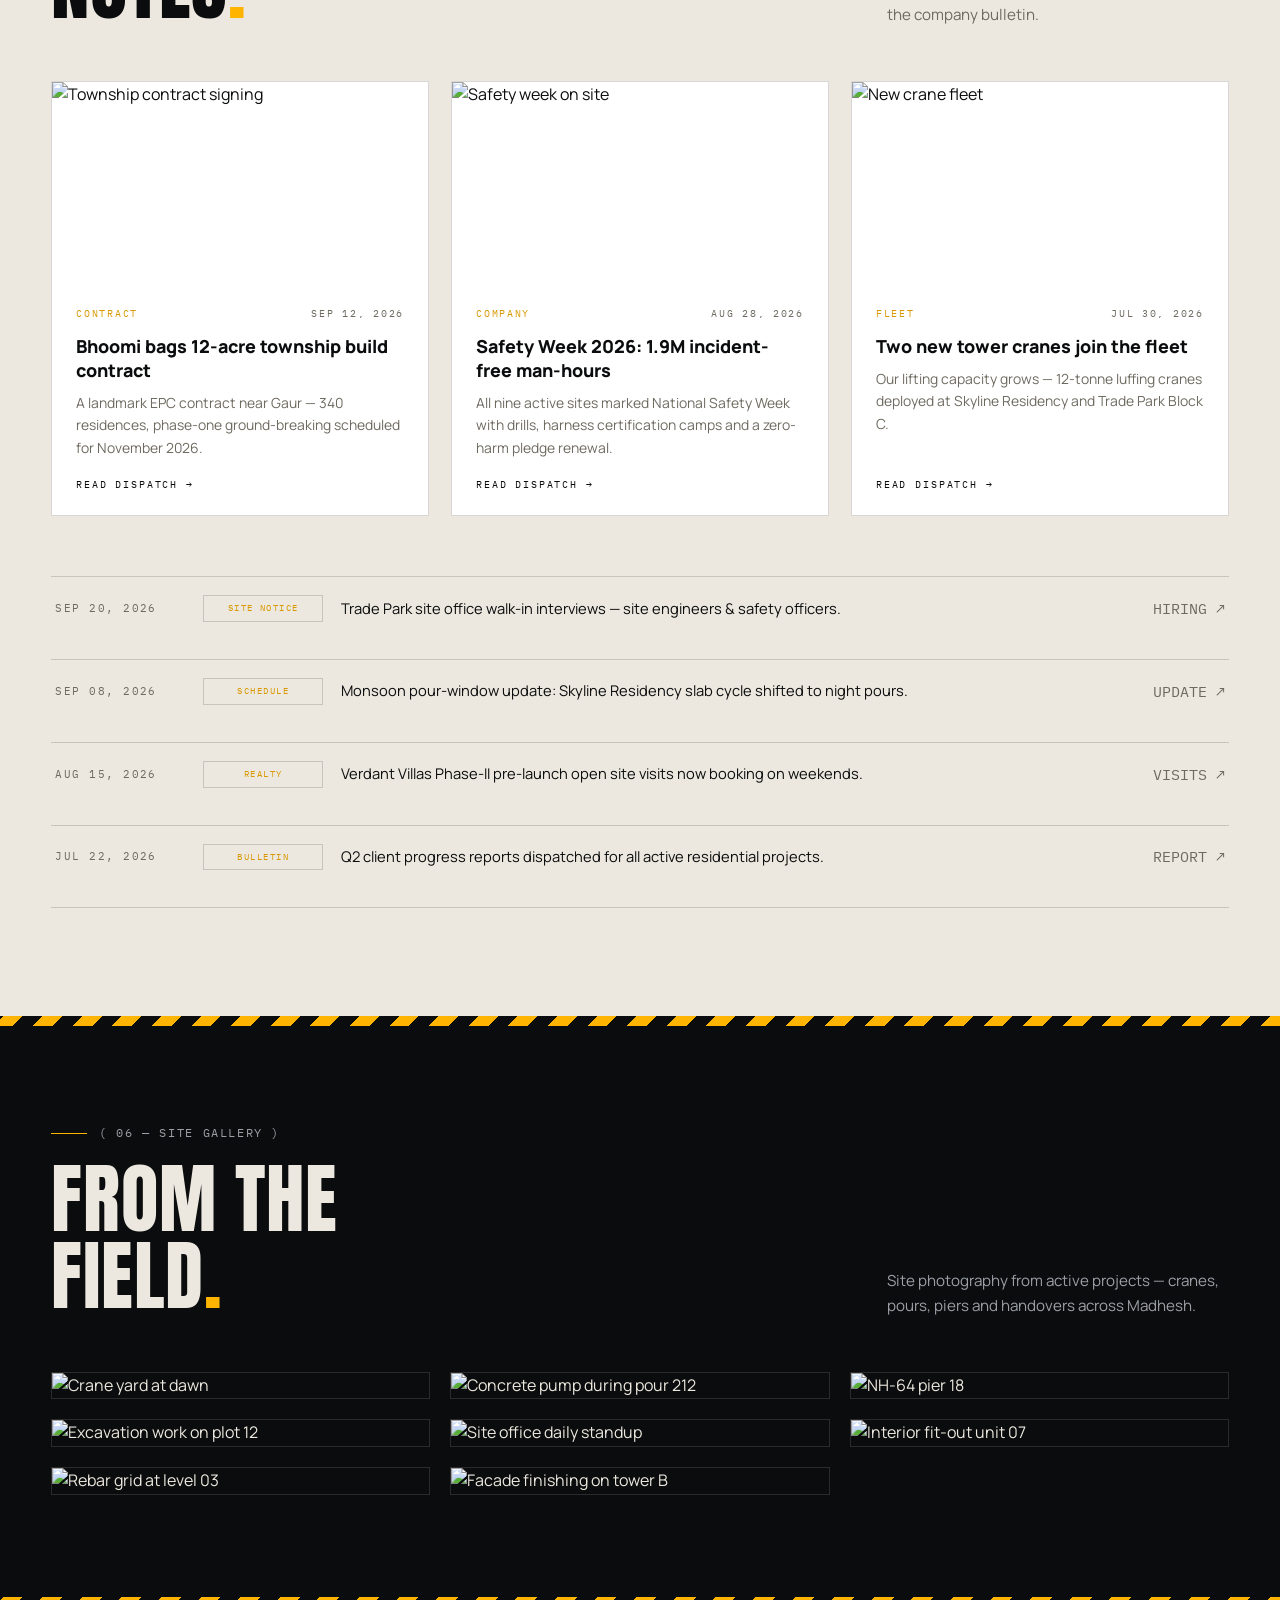
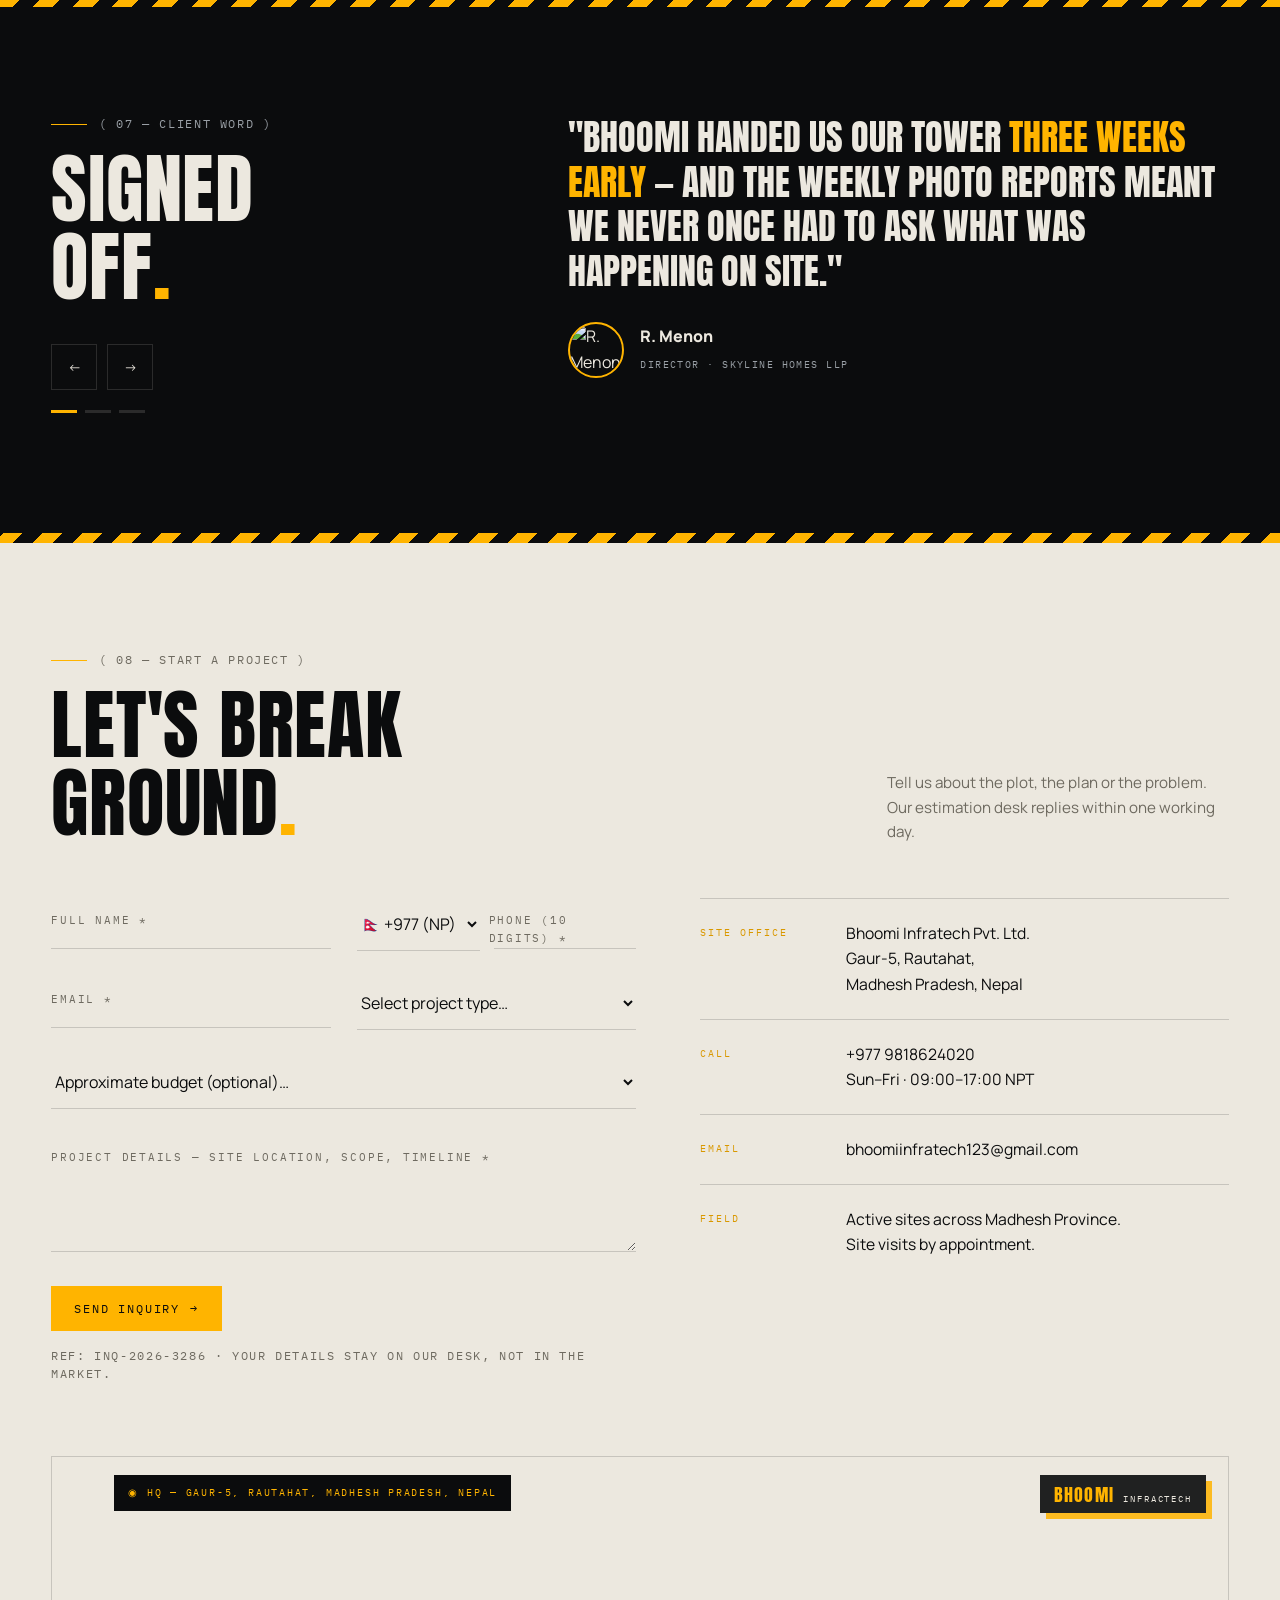
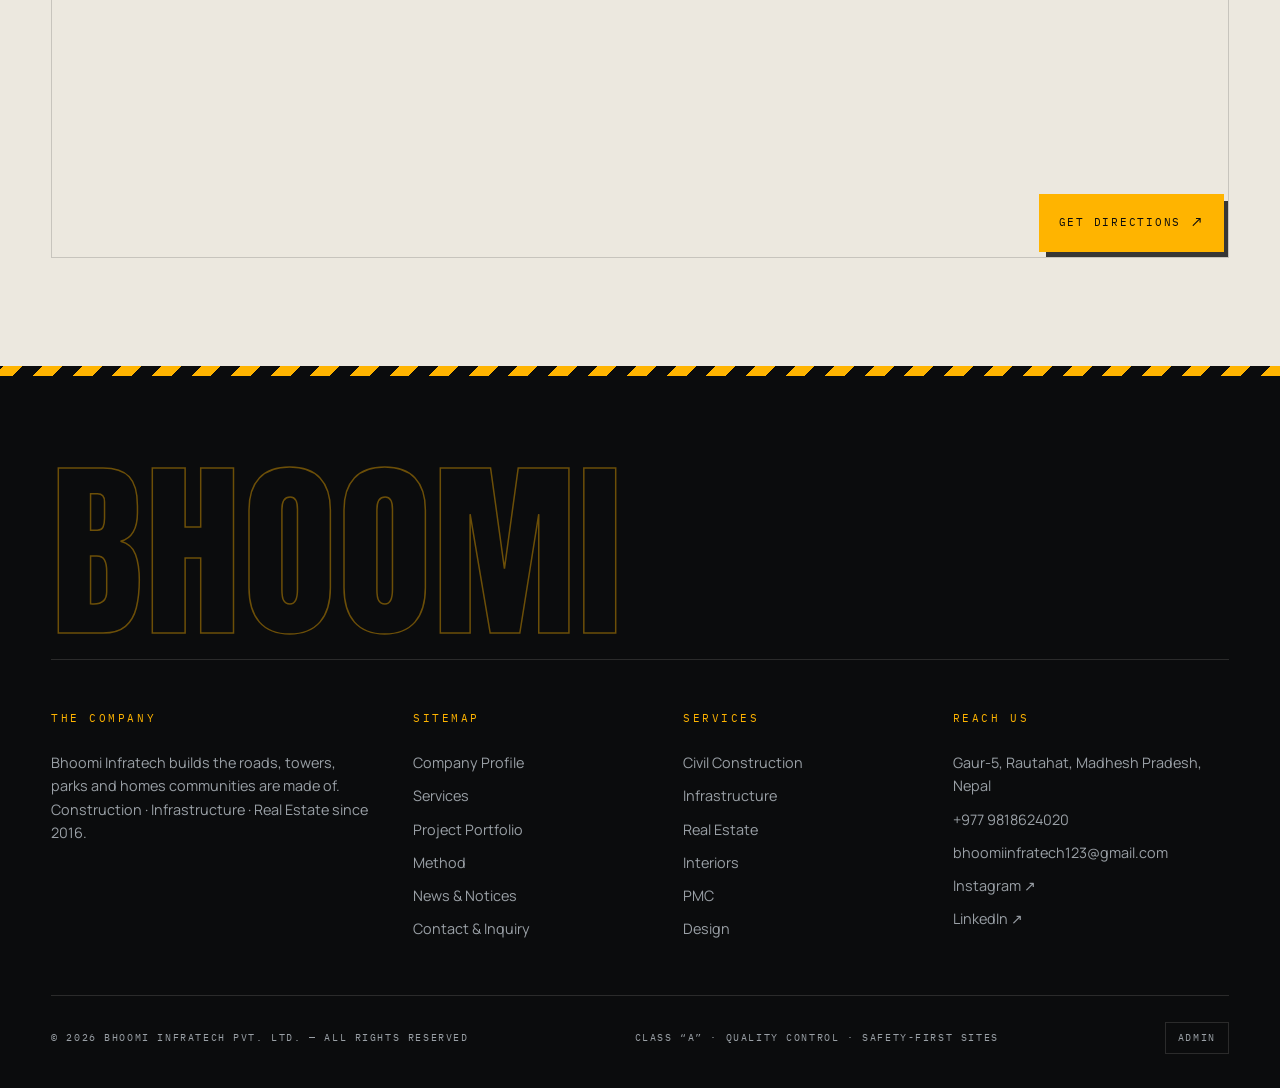
==== commit 7b1a6760: "SEO pass: search-optimized title/meta, Open Graph + Twitter cards, canonical, schema.org business da" ====
--- a/index.html
+++ b/index.html
@@ -3,9 +3,36 @@
 <head>
   <meta charset="UTF-8">
   <meta name="viewport" content="width=device-width, initial-scale=1.0">
-  <meta name="description" content="Bhoomi Infratech — construction, infrastructure and real estate company headquartered in Gaur-5, Rautahat, Madhesh Pradesh, Nepal.">
-  <title>Bhoomi Infratech — Gaur-5, Rautahat, Madhesh Pradesh, Nepal</title>
+
+  <title>Bhoomi Infratech — Roads, Towers & Townships Across Nepal</title>
+  <meta name="description" content="From high-rise towers to highways — Bhoomi Infratech plans, builds and delivers construction, infrastructure and real-estate projects across Nepal. On time, on budget, above spec.">
+  <link rel="canonical" href="https://bhoomiinfratech.netlify.app/">
+  <meta name="robots" content="index, follow, max-snippet:-1, max-image-preview:large">
+  <meta name="author" content="Bhoomi Infratech Pvt. Ltd.">
+  <meta name="theme-color" content="#101010">
+
+  <!-- Icons -->
   <link rel="icon" type="image/png" href="img/logo.png">
+  <link rel="apple-touch-icon" href="img/logo.png">
+
+  <!-- LCP: hero photo starts loading before CSS/JS parse -->
+  <link rel="preload" as="image" href="https://picsum.photos/seed/bhoomi-construction-crane-site/900/1100" fetchpriority="high">
+
+  <!-- Social / chat-app link previews -->
+  <meta property="og:type" content="website">
+  <meta property="og:site_name" content="Bhoomi Infratech">
+  <meta property="og:title" content="Bhoomi Infratech — Roads, Towers & Townships Across Nepal">
+  <meta property="og:description" content="High-rise towers to highways — construction, infrastructure and real estate delivered on time, on budget, above spec.">
+  <meta property="og:url" content="https://bhoomiinfratech.netlify.app/">
+  <meta property="og:image" content="https://picsum.photos/seed/bhoomi-construction-crane-site/1200/630">
+  <meta property="og:image:width" content="1200">
+  <meta property="og:image:height" content="630">
+  <meta property="og:image:alt" content="Tower crane rising over a Bhoomi Infratech construction site at dawn">
+  <meta property="og:locale" content="en">
+  <meta name="twitter:card" content="summary_large_image">
+  <meta name="twitter:title" content="Bhoomi Infratech — Roads, Towers & Townships Across Nepal">
+  <meta name="twitter:description" content="High-rise towers to highways — construction, infrastructure and real estate delivered on time, on budget, above spec.">
+  <meta name="twitter:image" content="https://picsum.photos/seed/bhoomi-construction-crane-site/1200/630">
 
   <!-- Fonts -->
   <link rel="preconnect" href="https://fonts.googleapis.com">
@@ -15,6 +42,51 @@
   <!-- Styles -->
   <link rel="stylesheet" href="https://unpkg.com/leaflet@1.9.4/dist/leaflet.css">
   <link rel="stylesheet" href="css/style.css">
+
+  <!-- Structured data: business identity + site graph -->
+  <script type="application/ld+json">
+  {
+    "@context": "https://schema.org",
+    "@graph": [
+      {
+        "@type": "GeneralContractor",
+        "@id": "https://bhoomiinfratech.netlify.app/#org",
+        "name": "Bhoomi Infratech Pvt. Ltd.",
+        "url": "https://bhoomiinfratech.netlify.app/",
+        "logo": "https://bhoomiinfratech.netlify.app/img/logo.png",
+        "image": "https://picsum.photos/seed/bhoomi-construction-crane-site/1200/630",
+        "description": "Civil construction, infrastructure development and real-estate company headquartered in Gaur, Rautahat, Nepal.",
+        "telephone": "+9779818624020",
+        "email": "bhoomiinfratech123@gmail.com",
+        "priceRange": "₨₨",
+        "address": {
+          "@type": "PostalAddress",
+          "streetAddress": "Gaur-5",
+          "addressLocality": "Gaur",
+          "addressRegion": "Madhesh Province",
+          "addressCountry": "NP"
+        },
+        "geo": { "@type": "GeoCoordinates", "latitude": 26.7653020708928, "longitude": 85.2806571787326 },
+        "openingHoursSpecification": {
+          "@type": "OpeningHoursSpecification",
+          "dayOfWeek": ["Sunday", "Monday", "Tuesday", "Wednesday", "Thursday", "Friday"],
+          "opens": "09:00",
+          "closes": "17:00"
+        },
+        "areaServed": { "@type": "Country", "name": "Nepal" },
+        "knowsAbout": ["Civil construction", "Infrastructure development", "Real-estate development", "Project management consultancy", "Structural design"]
+      },
+      {
+        "@type": "WebSite",
+        "@id": "https://bhoomiinfratech.netlify.app/#site",
+        "url": "https://bhoomiinfratech.netlify.app/",
+        "name": "Bhoomi Infratech",
+        "inLanguage": "en",
+        "publisher": { "@id": "https://bhoomiinfratech.netlify.app/#org" }
+      }
+    ]
+  }
+  </script>
 
   <!-- CMS configuration + Supabase (optional backend — site degrades gracefully without it) -->
   <script src="config.js"></script>
@@ -609,7 +681,7 @@
           </div>
 
           <div class="c-info rv" style="--d:.15s">
-            <div><b>SITE OFFICE</b><p>Bhoomi Infratech Pvt. Ltd.<br>Gaur-5, Rautahat,<br>Madhesh Pradesh, Nepal</p></div>
+            <div><b>SITE OFFICE</b><address><p>Bhoomi Infratech Pvt. Ltd.<br>Gaur-5, Rautahat,<br>Madhesh Pradesh, Nepal</p></address></div>
             <div><b>CALL</b><p><a href="tel:+9779818624020">+977 9818624020</a><br>Sun–Fri · 09:00–17:00 NPT</p></div>
             <div><b>EMAIL</b><p><a href="mailto:bhoomiinfratech123@gmail.com">bhoomiinfratech123@gmail.com</a></p></div>
             <div><b>FIELD</b><p>Active sites across Madhesh Province.<br>Site visits by appointment.</p></div>
--- a/css/style.css
+++ b/css/style.css
@@ -457,6 +457,7 @@
 .c-info>div{border-top:1px solid var(--line-p);padding:22px 0;display:grid;grid-template-columns:130px 1fr;gap:16px}
 .c-info b{font-family:var(--mono);font-size:.62rem;letter-spacing:.2em;color:var(--amber-d);font-weight:400;padding-top:4px}
 .c-info p{font-size:.98rem}
+.c-info address{font-style:normal}
 .c-info a{border-bottom:1px solid transparent;transition:.3s}
 .c-info a:hover{border-color:var(--amber-d);color:var(--amber-d)}
 .map{margin-top:clamp(60px,8vh,90px);border:1px solid var(--line-p);position:relative;overflow:hidden}
